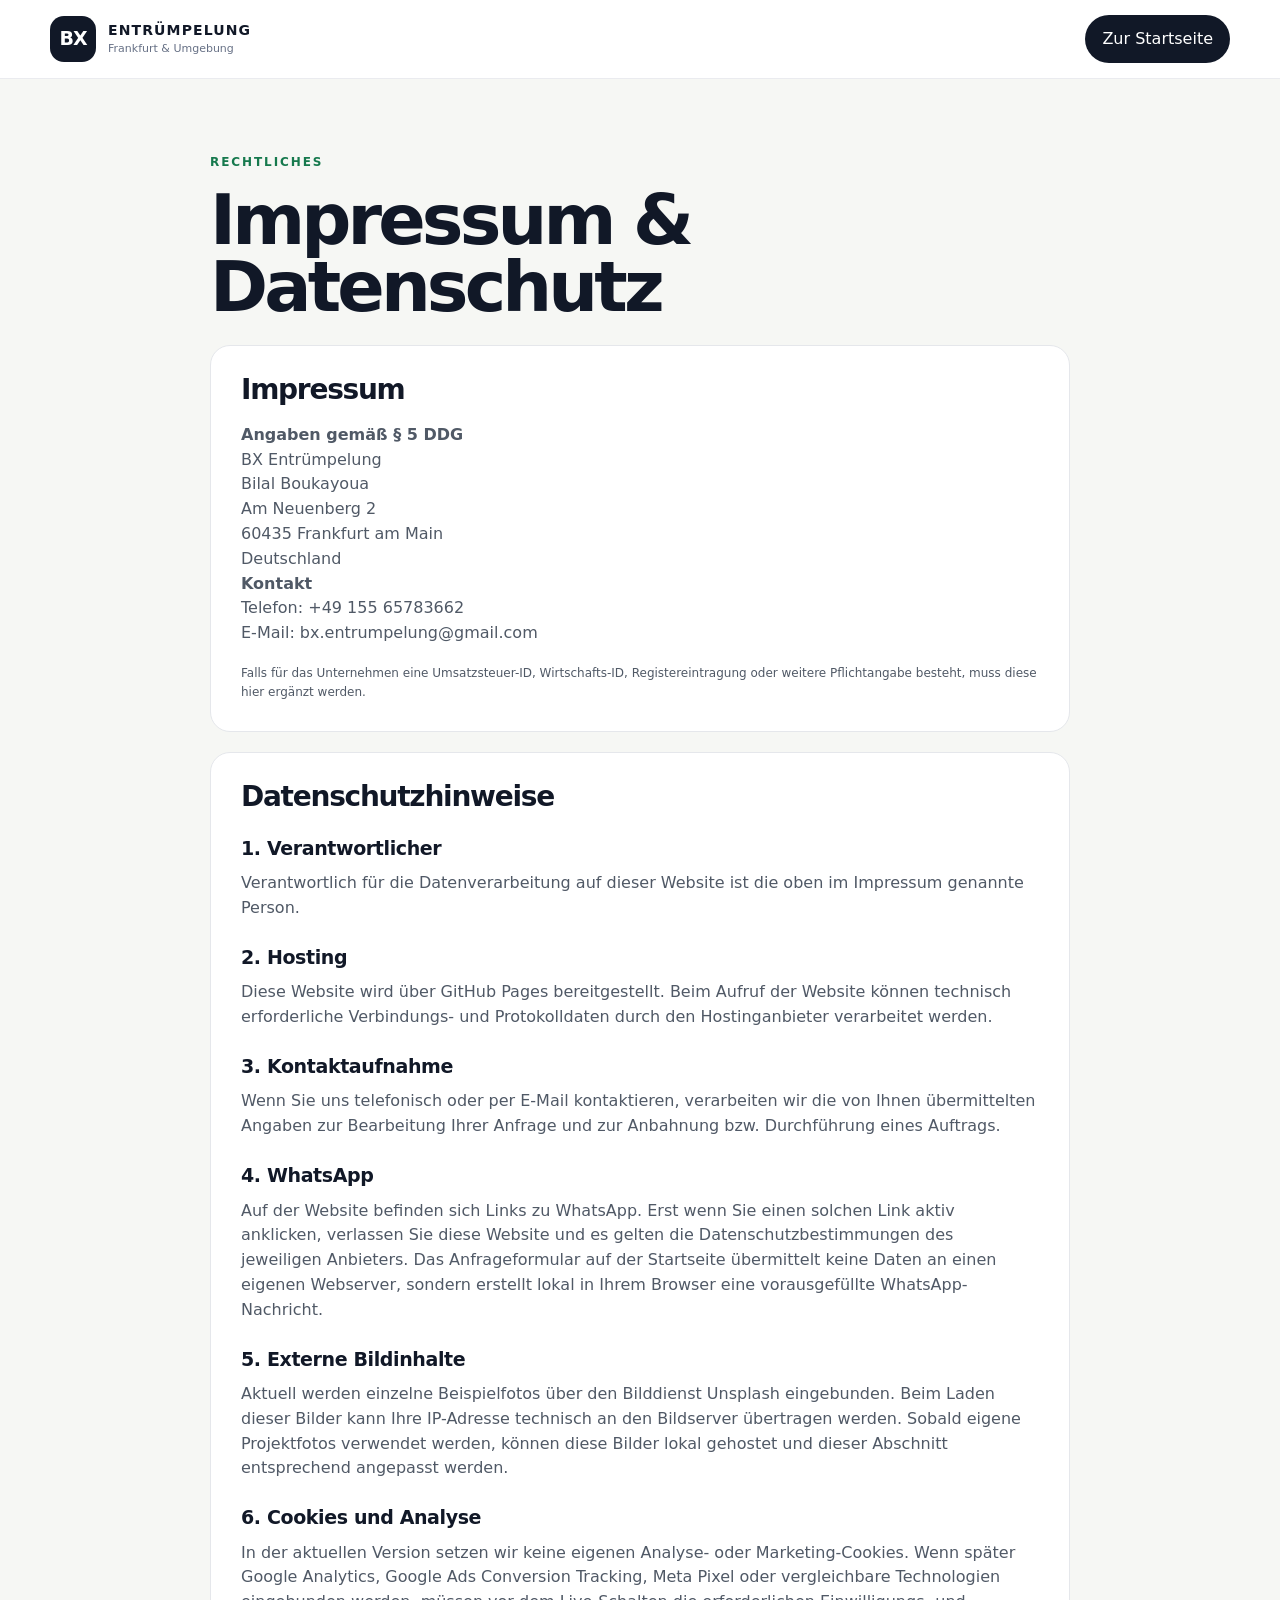
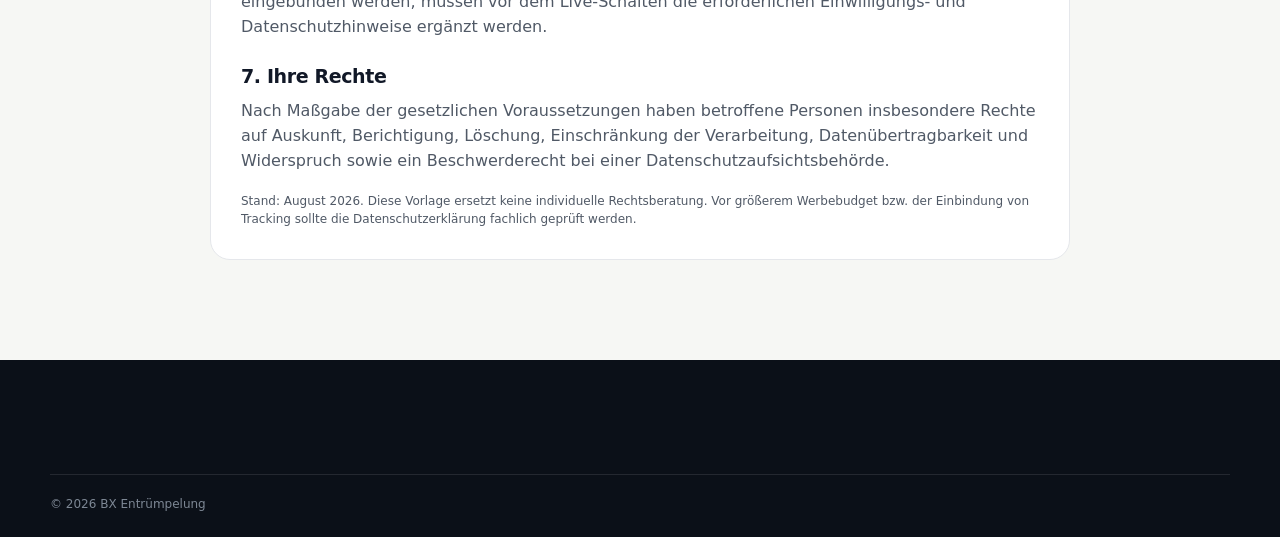
==== rechtliches.html @ dfd827a9 "Add files via upload" ====
<!DOCTYPE html>
<html lang="de">
<head>
  <meta charset="UTF-8">
  <meta name="viewport" content="width=device-width, initial-scale=1">
  <meta name="robots" content="index,follow">
  <title>Impressum & Datenschutz | BX Entrümpelung</title>
  <meta name="description" content="Impressum und Datenschutzhinweise von BX Entrümpelung Frankfurt.">
  <link rel="stylesheet" href="styles.css">
</head>
<body class="legal-page">
<header class="site-header"><div class="container nav-wrap"><a class="brand" href="index.html"><span class="brand-mark">BX</span><span class="brand-copy"><strong>Entrümpelung</strong><small>Frankfurt & Umgebung</small></span></a><a class="nav-cta" href="index.html">Zur Startseite</a></div></header>
<main class="legal-main"><div class="container legal-shell">
  <span class="eyebrow dark">Rechtliches</span><h1>Impressum & Datenschutz</h1>
  <section class="legal-card" id="impressum">
    <h2>Impressum</h2>
    <p><strong>Angaben gemäß § 5 DDG</strong></p>
    <p>BX Entrümpelung<br>Bilal Boukayoua<br>Am Neuenberg 2<br>60435 Frankfurt am Main<br>Deutschland</p>
    <p><strong>Kontakt</strong><br>Telefon: <a href="tel:+4915565783662">+49 155 65783662</a><br>E-Mail: <a href="mailto:bx.entrumpelung@gmail.com">bx.entrumpelung@gmail.com</a></p>
    <p class="legal-note">Falls für das Unternehmen eine Umsatzsteuer-ID, Wirtschafts-ID, Registereintragung oder weitere Pflichtangabe besteht, muss diese hier ergänzt werden.</p>
  </section>
  <section class="legal-card" id="datenschutz">
    <h2>Datenschutzhinweise</h2>
    <h3>1. Verantwortlicher</h3><p>Verantwortlich für die Datenverarbeitung auf dieser Website ist die oben im Impressum genannte Person.</p>
    <h3>2. Hosting</h3><p>Diese Website wird über GitHub Pages bereitgestellt. Beim Aufruf der Website können technisch erforderliche Verbindungs- und Protokolldaten durch den Hostinganbieter verarbeitet werden.</p>
    <h3>3. Kontaktaufnahme</h3><p>Wenn Sie uns telefonisch oder per E-Mail kontaktieren, verarbeiten wir die von Ihnen übermittelten Angaben zur Bearbeitung Ihrer Anfrage und zur Anbahnung bzw. Durchführung eines Auftrags.</p>
    <h3>4. WhatsApp</h3><p>Auf der Website befinden sich Links zu WhatsApp. Erst wenn Sie einen solchen Link aktiv anklicken, verlassen Sie diese Website und es gelten die Datenschutzbestimmungen des jeweiligen Anbieters. Das Anfrageformular auf der Startseite übermittelt keine Daten an einen eigenen Webserver, sondern erstellt lokal in Ihrem Browser eine vorausgefüllte WhatsApp-Nachricht.</p>
    <h3>5. Externe Bildinhalte</h3><p>Aktuell werden einzelne Beispielfotos über den Bilddienst Unsplash eingebunden. Beim Laden dieser Bilder kann Ihre IP-Adresse technisch an den Bildserver übertragen werden. Sobald eigene Projektfotos verwendet werden, können diese Bilder lokal gehostet und dieser Abschnitt entsprechend angepasst werden.</p>
    <h3>6. Cookies und Analyse</h3><p>In der aktuellen Version setzen wir keine eigenen Analyse- oder Marketing-Cookies. Wenn später Google Analytics, Google Ads Conversion Tracking, Meta Pixel oder vergleichbare Technologien eingebunden werden, müssen vor dem Live-Schalten die erforderlichen Einwilligungs- und Datenschutzhinweise ergänzt werden.</p>
    <h3>7. Ihre Rechte</h3><p>Nach Maßgabe der gesetzlichen Voraussetzungen haben betroffene Personen insbesondere Rechte auf Auskunft, Berichtigung, Löschung, Einschränkung der Verarbeitung, Datenübertragbarkeit und Widerspruch sowie ein Beschwerderecht bei einer Datenschutzaufsichtsbehörde.</p>
    <p class="legal-note">Stand: August 2026. Diese Vorlage ersetzt keine individuelle Rechtsberatung. Vor größerem Werbebudget bzw. der Einbindung von Tracking sollte die Datenschutzerklärung fachlich geprüft werden.</p>
  </section>
</div></main>
<footer class="footer"><div class="container footer-bottom">© <span id="year"></span> BX Entrümpelung</div></footer>
<script src="app.js" defer></script>
</body></html>
---- styles.css ----
:root{--ink:#111827;--muted:#667085;--line:#e5e7eb;--paper:#fff;--soft:#f6f7f4;--green:#16794d;--green-dark:#0f5d3a;--cream:#f2efe8;--max:1180px;--shadow:0 18px 50px rgba(17,24,39,.12);--radius:24px}
*{box-sizing:border-box;margin:0;padding:0}html{scroll-behavior:smooth;scroll-padding-top:90px}body{font-family:Inter,ui-sans-serif,system-ui,-apple-system,BlinkMacSystemFont,"Segoe UI",sans-serif;color:var(--ink);background:var(--paper);line-height:1.55;-webkit-font-smoothing:antialiased}img{display:block;width:100%;max-width:100%}a{text-decoration:none;color:inherit}button,input,select,textarea{font:inherit}.container{width:min(var(--max),calc(100% - 40px));margin-inline:auto}
.site-header{position:sticky;top:0;z-index:50;background:rgba(255,255,255,.94);backdrop-filter:blur(12px);border-bottom:1px solid rgba(229,231,235,.8)}.nav-wrap{height:78px;display:flex;align-items:center;justify-content:space-between;gap:24px}.brand{display:inline-flex;align-items:center;gap:12px}.brand-mark{width:46px;height:46px;border-radius:14px;background:var(--ink);color:#fff;display:grid;place-items:center;font-weight:900;letter-spacing:-.06em;font-size:19px}.brand-copy{display:flex;flex-direction:column;line-height:1.1}.brand-copy strong{text-transform:uppercase;letter-spacing:.08em;font-size:14px}.brand-copy small{margin-top:4px;color:var(--muted);font-size:11px}.main-nav{display:flex;align-items:center;gap:24px;font-size:14px;font-weight:650}.main-nav>a:not(.nav-cta):hover{color:var(--green)}.nav-cta{background:var(--ink);color:#fff;padding:12px 17px;border-radius:999px}.menu-toggle{display:none;border:0;background:transparent;font-size:26px;cursor:pointer}
.hero{position:relative;min-height:680px;display:flex;align-items:center;overflow:hidden;background:#111}.hero-media,.hero-overlay{position:absolute;inset:0}.hero-media img{height:100%;object-fit:cover;object-position:center}.hero-overlay{background:linear-gradient(90deg,rgba(10,15,20,.82) 0%,rgba(10,15,20,.58) 45%,rgba(10,15,20,.16) 78%,rgba(10,15,20,.2) 100%)}.hero-content{position:relative;z-index:2;padding-block:80px}.hero-card{max-width:690px;color:#fff}.eyebrow{display:inline-block;text-transform:uppercase;letter-spacing:.16em;font-size:12px;font-weight:800;margin-bottom:15px;color:#dfe9e3}.eyebrow.dark{color:var(--green)}h1{font-size:clamp(48px,7vw,86px);line-height:.96;letter-spacing:-.055em;margin-bottom:24px}h2{font-size:clamp(34px,4.5vw,58px);line-height:1.03;letter-spacing:-.045em;margin-bottom:18px}h3{font-size:19px;letter-spacing:-.02em}.hero-lead{font-size:clamp(18px,2vw,22px);max-width:650px;color:#eef2f4;margin-bottom:30px}.hero-actions{display:flex;gap:12px;flex-wrap:wrap}.btn{display:inline-flex;justify-content:center;align-items:center;min-height:50px;padding:13px 20px;border:0;border-radius:13px;font-weight:800;cursor:pointer;transition:.2s transform,.2s box-shadow}.btn:hover{transform:translateY(-2px)}.btn-whatsapp{background:#20b56b;color:#fff;box-shadow:0 12px 28px rgba(32,181,107,.26)}.btn-light{background:#fff;color:var(--ink)}.btn-full{width:100%}.trust-row{display:flex;gap:20px;flex-wrap:wrap;margin-top:28px;font-size:13px;color:#eef2f4}
.quick-strip{background:var(--ink);color:#fff}.quick-grid{display:grid;grid-template-columns:repeat(4,1fr)}.quick-grid>div{padding:24px 22px;border-right:1px solid rgba(255,255,255,.12);display:flex;flex-direction:column;gap:3px}.quick-grid>div:first-child{padding-left:0}.quick-grid>div:last-child{border-right:0}.quick-grid strong{font-size:14px}.quick-grid span{font-size:12px;color:#bcc2cc}
.section{padding:100px 0}.section-soft{background:var(--soft)}.section-dark{background:var(--ink);color:#fff}.section-head{max-width:760px;margin-bottom:42px}.section-head>p,.row-head>p{color:var(--muted);font-size:17px}.row-head{max-width:none;display:grid;grid-template-columns:1.1fr .9fr;gap:60px;align-items:end}
.service-grid{display:grid;grid-template-columns:repeat(3,1fr);gap:16px}.service-card{border:1px solid var(--line);border-radius:20px;padding:28px;background:#fff;min-height:220px;transition:.2s transform,.2s box-shadow,.2s border-color}.service-card:hover{transform:translateY(-4px);box-shadow:var(--shadow);border-color:#d2d6db}.service-icon{width:44px;height:44px;border-radius:13px;background:var(--cream);display:grid;place-items:center;margin-bottom:24px;font-weight:900}.service-card p{margin-top:10px;color:var(--muted)}
.split{display:grid;grid-template-columns:1fr .9fr;gap:70px;align-items:center}.steps{margin-top:34px}.step{display:grid;grid-template-columns:54px 1fr;gap:18px;padding:20px 0;border-top:1px solid #dfe2e5}.step>span{font-weight:900;color:var(--green);font-size:14px}.step p{color:var(--muted);margin-top:4px}.image-card{position:relative;border-radius:28px;overflow:hidden;box-shadow:var(--shadow);background:#ddd}.image-card.tall{min-height:600px}.image-card.tall img{height:600px;object-fit:cover}.image-badge{position:absolute;left:20px;right:20px;bottom:20px;background:rgba(255,255,255,.93);backdrop-filter:blur(8px);padding:18px;border-radius:16px;display:flex;flex-direction:column}.image-badge span{font-size:13px;color:var(--muted);margin-top:2px}
.gallery-grid{display:grid;grid-template-columns:1.25fr .75fr;grid-template-rows:260px 260px;gap:16px}.gallery-grid figure{position:relative;border-radius:24px;overflow:hidden;background:#ddd}.gallery-grid img{height:100%;object-fit:cover}.gallery-main{grid-row:1/3}.gallery-grid figcaption{position:absolute;left:16px;bottom:16px;background:rgba(17,24,39,.82);color:#fff;padding:9px 12px;border-radius:10px;font-size:13px}.gallery-placeholder{border:1px dashed #bec4cc;border-radius:24px;padding:30px;display:flex;flex-direction:column;justify-content:center;align-items:flex-start;background:#fafafa}.gallery-placeholder>span{font-size:40px;line-height:1;color:var(--green)}.gallery-placeholder small{margin-top:6px;color:var(--muted)}.photo-note{font-size:12px;color:#7b8491;margin-top:14px}
.area-layout{display:grid;grid-template-columns:1fr 1fr;gap:80px;align-items:center}.section-dark p{color:#c5cad2;max-width:600px}.area-tags{display:flex;gap:10px;flex-wrap:wrap}.area-tags span{border:1px solid rgba(255,255,255,.18);background:rgba(255,255,255,.06);padding:12px 15px;border-radius:999px;font-size:14px}.faq-layout{display:grid;grid-template-columns:.65fr 1.35fr;gap:80px}.faq-list details{border-top:1px solid var(--line);padding:22px 0}.faq-list details:last-child{border-bottom:1px solid var(--line)}.faq-list summary{font-weight:800;cursor:pointer;list-style:none;padding-right:30px;position:relative}.faq-list summary::-webkit-details-marker{display:none}.faq-list summary:after{content:"+";position:absolute;right:0;top:-4px;font-size:24px;color:var(--green)}.faq-list details[open] summary:after{content:"–"}.faq-list p{color:var(--muted);padding-top:10px;max-width:780px}
.contact-section{background:var(--cream)}.contact-grid{display:grid;grid-template-columns:.85fr 1.15fr;gap:70px}.contact-copy>p{color:var(--muted);font-size:17px;max-width:520px}.contact-direct{display:flex;flex-direction:column;margin-top:28px}.contact-direct a{padding:14px 0;border-top:1px solid #d8d3c9;display:flex;justify-content:space-between;gap:20px}.contact-direct a:last-child{border-bottom:1px solid #d8d3c9}.contact-direct span{color:var(--muted)}.lead-form{background:#fff;padding:30px;border-radius:24px;box-shadow:0 12px 36px rgba(17,24,39,.08)}.lead-form label{display:flex;flex-direction:column;gap:7px;font-size:13px;font-weight:750;margin-bottom:15px}.form-row{display:grid;grid-template-columns:1fr 1fr;gap:14px}input,select,textarea{width:100%;border:1px solid #d7dbe0;border-radius:12px;background:#fff;padding:13px 14px;outline:none;color:var(--ink)}textarea{resize:vertical}input:focus,select:focus,textarea:focus{border-color:var(--green);box-shadow:0 0 0 3px rgba(22,121,77,.12)}.form-hint{font-size:11px;color:var(--muted);margin-top:10px}
.footer{background:#0b1018;color:#fff;padding:64px 0 24px}.footer-grid{display:grid;grid-template-columns:1.3fr .8fr .6fr;gap:60px}.footer-grid>div{display:flex;flex-direction:column;align-items:flex-start;gap:10px}.footer-grid p,.footer-grid a{color:#b9c0ca;font-size:13px}.footer-grid>div>strong{font-size:13px}.footer-brand{margin-bottom:10px}.footer-brand .brand-copy strong{color:#fff}.footer-bottom{border-top:1px solid rgba(255,255,255,.1);margin-top:50px;padding-top:20px;color:#7d8794;font-size:12px}.mobile-cta{display:none}
.legal-page{background:var(--soft);min-height:100vh}.legal-main{padding:70px 0 100px}.legal-shell{max-width:860px}.legal-shell h1{font-size:clamp(42px,6vw,70px);color:var(--ink)}.legal-card{background:#fff;border:1px solid var(--line);border-radius:20px;padding:30px;margin-top:20px}.legal-card h2{font-size:28px}.legal-card h3{margin:22px 0 8px}.legal-card p,.legal-card li{color:#505966}.legal-card ul{padding-left:20px}.legal-note{font-size:12px;color:#707987;margin-top:18px}
@media(max-width:900px){.container{width:min(var(--max),calc(100% - 30px))}.menu-toggle{display:block}.main-nav{position:absolute;left:15px;right:15px;top:68px;display:none;flex-direction:column;align-items:stretch;gap:0;background:#fff;border:1px solid var(--line);box-shadow:var(--shadow);border-radius:18px;padding:10px}.main-nav.open{display:flex}.main-nav a{padding:13px 14px}.nav-cta{text-align:center;margin-top:4px}.hero{min-height:640px}.hero-overlay{background:linear-gradient(90deg,rgba(10,15,20,.82),rgba(10,15,20,.46))}.quick-grid{grid-template-columns:1fr 1fr}.quick-grid>div{border-bottom:1px solid rgba(255,255,255,.1)}.service-grid{grid-template-columns:1fr 1fr}.split,.area-layout,.faq-layout,.contact-grid,.row-head{grid-template-columns:1fr;gap:42px}.gallery-grid{grid-template-columns:1fr 1fr;grid-template-rows:330px 220px}.gallery-main{grid-column:1/3;grid-row:auto}.footer-grid{grid-template-columns:1fr 1fr}}
@media(max-width:620px){body{padding-bottom:64px}.nav-wrap{height:68px}.brand-mark{width:42px;height:42px}.brand-copy small{font-size:10px}.hero{min-height:650px;align-items:flex-end}.hero-content{padding:85px 0 52px}.hero-media img{object-position:62% center}.hero-overlay{background:linear-gradient(0deg,rgba(10,15,20,.88) 5%,rgba(10,15,20,.62) 62%,rgba(10,15,20,.32) 100%)}h1{font-size:52px}.hero-lead{font-size:17px}.hero-actions{display:grid;grid-template-columns:1fr 1fr}.btn{padding-inline:12px}.trust-row{gap:8px;flex-direction:column}.quick-grid{grid-template-columns:1fr}.quick-grid>div{padding:17px 0;border-right:0}.section{padding:70px 0}.service-grid{grid-template-columns:1fr}.service-card{min-height:auto}.image-card.tall,.image-card.tall img{min-height:420px;height:420px}.gallery-grid{display:flex;flex-direction:column}.gallery-grid figure{height:300px}.gallery-placeholder{min-height:200px}.form-row{grid-template-columns:1fr}.lead-form{padding:20px}.contact-direct a{flex-direction:column;gap:2px}.footer{padding-top:50px}.footer-grid{grid-template-columns:1fr;gap:35px}.mobile-cta{position:fixed;z-index:80;left:0;right:0;bottom:0;height:64px;background:#fff;border-top:1px solid var(--line);display:grid;grid-template-columns:1fr 1fr;padding:7px max(9px,env(safe-area-inset-right)) calc(7px + env(safe-area-inset-bottom)) max(9px,env(safe-area-inset-left));gap:8px}.mobile-cta a{display:grid;place-items:center;border-radius:10px;background:var(--ink);color:#fff;font-weight:800;font-size:14px}.mobile-cta .whatsapp{background:#20b56b}}
@media(prefers-reduced-motion:reduce){html{scroll-behavior:auto}*{transition:none!important}}
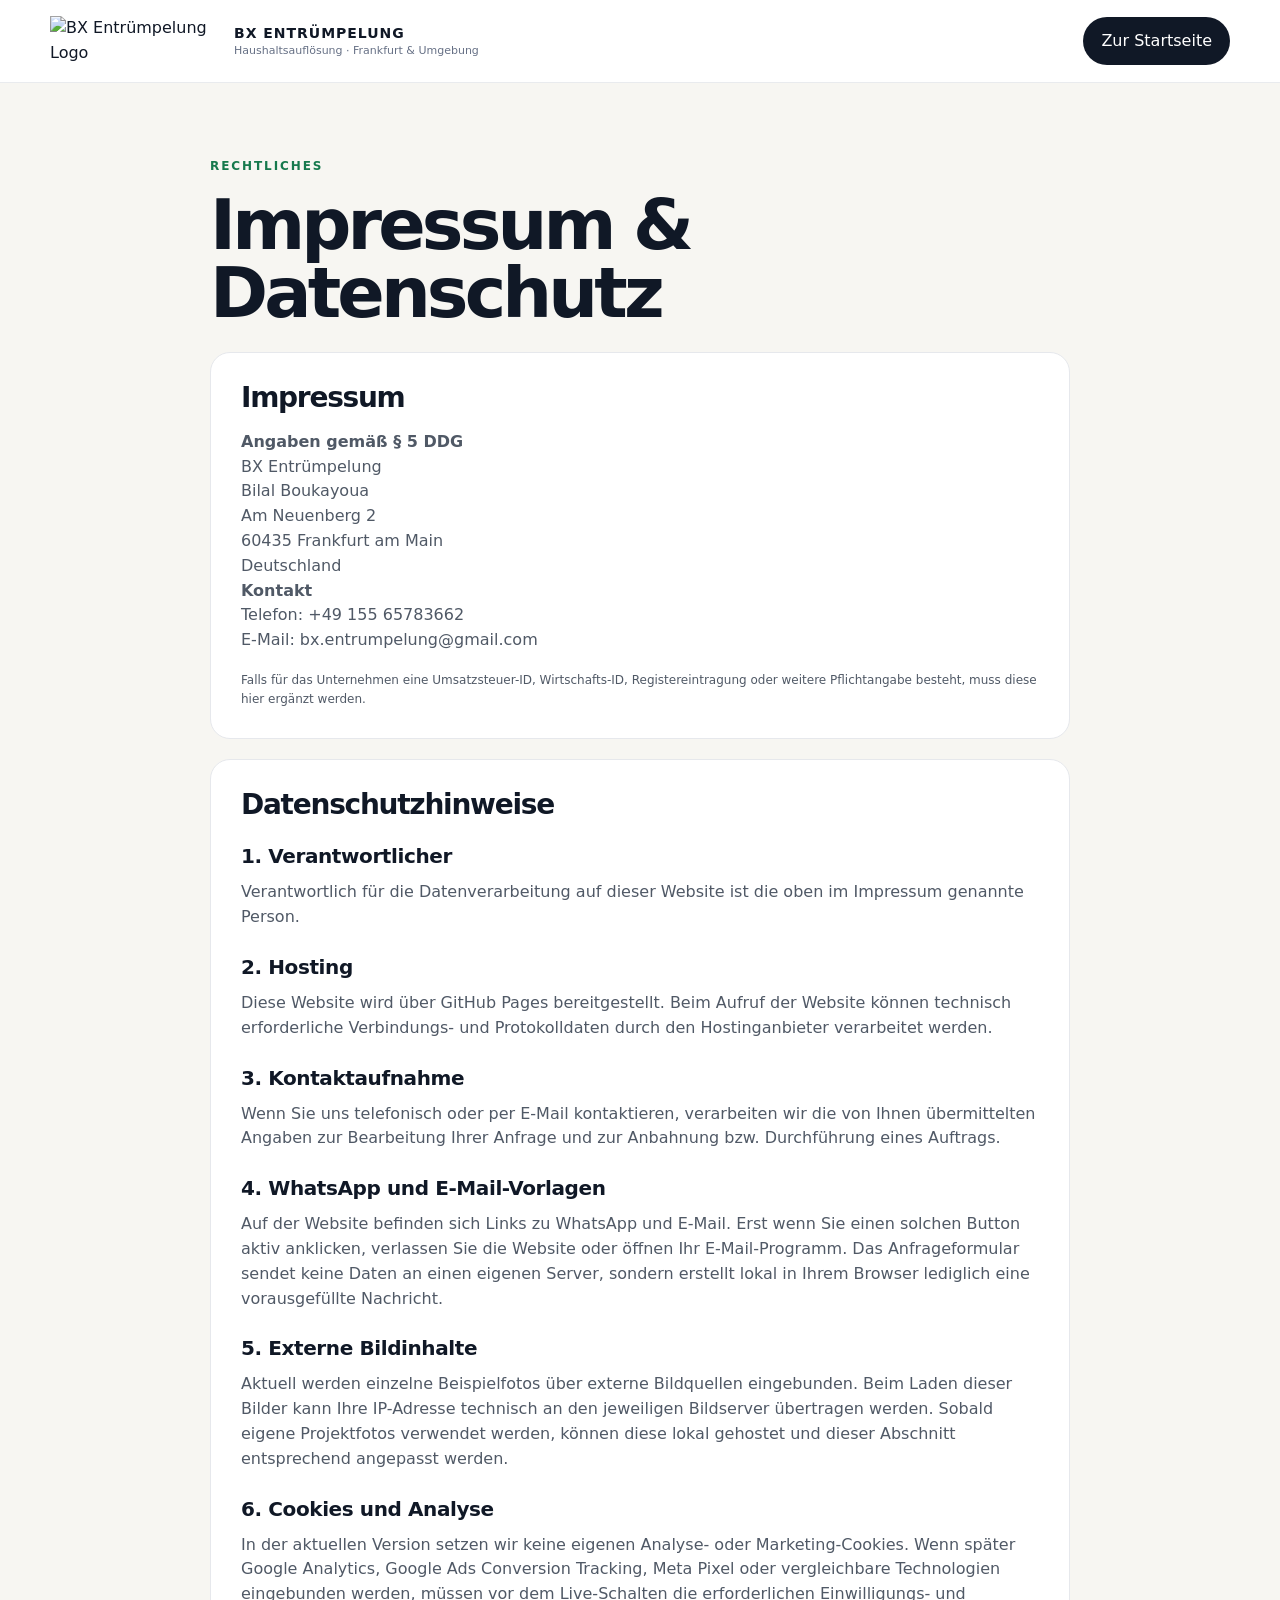
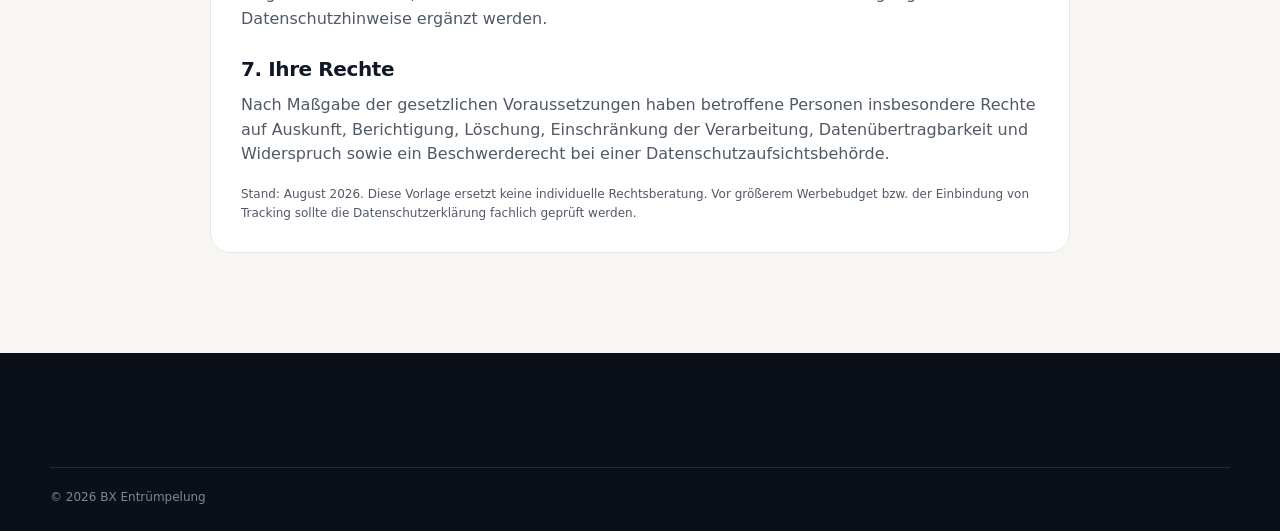
==== commit 59321a73: "Add files via upload" ====
--- a/rechtliches.html
+++ b/rechtliches.html
@@ -6,31 +6,51 @@
   <meta name="robots" content="index,follow">
   <title>Impressum & Datenschutz | BX Entrümpelung</title>
   <meta name="description" content="Impressum und Datenschutzhinweise von BX Entrümpelung Frankfurt.">
+  <link rel="canonical" href="https://bazookabxbilal.github.io/bx-entruempelung-website/rechtliches.html">
   <link rel="stylesheet" href="styles.css">
 </head>
 <body class="legal-page">
-<header class="site-header"><div class="container nav-wrap"><a class="brand" href="index.html"><span class="brand-mark">BX</span><span class="brand-copy"><strong>Entrümpelung</strong><small>Frankfurt & Umgebung</small></span></a><a class="nav-cta" href="index.html">Zur Startseite</a></div></header>
-<main class="legal-main"><div class="container legal-shell">
-  <span class="eyebrow dark">Rechtliches</span><h1>Impressum & Datenschutz</h1>
-  <section class="legal-card" id="impressum">
-    <h2>Impressum</h2>
-    <p><strong>Angaben gemäß § 5 DDG</strong></p>
-    <p>BX Entrümpelung<br>Bilal Boukayoua<br>Am Neuenberg 2<br>60435 Frankfurt am Main<br>Deutschland</p>
-    <p><strong>Kontakt</strong><br>Telefon: <a href="tel:+4915565783662">+49 155 65783662</a><br>E-Mail: <a href="mailto:bx.entrumpelung@gmail.com">bx.entrumpelung@gmail.com</a></p>
-    <p class="legal-note">Falls für das Unternehmen eine Umsatzsteuer-ID, Wirtschafts-ID, Registereintragung oder weitere Pflichtangabe besteht, muss diese hier ergänzt werden.</p>
-  </section>
-  <section class="legal-card" id="datenschutz">
-    <h2>Datenschutzhinweise</h2>
-    <h3>1. Verantwortlicher</h3><p>Verantwortlich für die Datenverarbeitung auf dieser Website ist die oben im Impressum genannte Person.</p>
-    <h3>2. Hosting</h3><p>Diese Website wird über GitHub Pages bereitgestellt. Beim Aufruf der Website können technisch erforderliche Verbindungs- und Protokolldaten durch den Hostinganbieter verarbeitet werden.</p>
-    <h3>3. Kontaktaufnahme</h3><p>Wenn Sie uns telefonisch oder per E-Mail kontaktieren, verarbeiten wir die von Ihnen übermittelten Angaben zur Bearbeitung Ihrer Anfrage und zur Anbahnung bzw. Durchführung eines Auftrags.</p>
-    <h3>4. WhatsApp</h3><p>Auf der Website befinden sich Links zu WhatsApp. Erst wenn Sie einen solchen Link aktiv anklicken, verlassen Sie diese Website und es gelten die Datenschutzbestimmungen des jeweiligen Anbieters. Das Anfrageformular auf der Startseite übermittelt keine Daten an einen eigenen Webserver, sondern erstellt lokal in Ihrem Browser eine vorausgefüllte WhatsApp-Nachricht.</p>
-    <h3>5. Externe Bildinhalte</h3><p>Aktuell werden einzelne Beispielfotos über den Bilddienst Unsplash eingebunden. Beim Laden dieser Bilder kann Ihre IP-Adresse technisch an den Bildserver übertragen werden. Sobald eigene Projektfotos verwendet werden, können diese Bilder lokal gehostet und dieser Abschnitt entsprechend angepasst werden.</p>
-    <h3>6. Cookies und Analyse</h3><p>In der aktuellen Version setzen wir keine eigenen Analyse- oder Marketing-Cookies. Wenn später Google Analytics, Google Ads Conversion Tracking, Meta Pixel oder vergleichbare Technologien eingebunden werden, müssen vor dem Live-Schalten die erforderlichen Einwilligungs- und Datenschutzhinweise ergänzt werden.</p>
-    <h3>7. Ihre Rechte</h3><p>Nach Maßgabe der gesetzlichen Voraussetzungen haben betroffene Personen insbesondere Rechte auf Auskunft, Berichtigung, Löschung, Einschränkung der Verarbeitung, Datenübertragbarkeit und Widerspruch sowie ein Beschwerderecht bei einer Datenschutzaufsichtsbehörde.</p>
-    <p class="legal-note">Stand: August 2026. Diese Vorlage ersetzt keine individuelle Rechtsberatung. Vor größerem Werbebudget bzw. der Einbindung von Tracking sollte die Datenschutzerklärung fachlich geprüft werden.</p>
-  </section>
-</div></main>
+<header class="site-header">
+  <div class="container nav-wrap">
+    <a class="brand" href="index.html">
+      <img class="brand-logo" src="assets/images/logo-bx-entruempelung.webp" alt="BX Entrümpelung Logo">
+      <span class="brand-copy"><strong>BX Entrümpelung</strong><small>Haushaltsauflösung · Frankfurt & Umgebung</small></span>
+    </a>
+    <a class="nav-cta" href="index.html">Zur Startseite</a>
+  </div>
+</header>
+<main class="legal-main">
+  <div class="container legal-shell">
+    <span class="eyebrow dark">Rechtliches</span>
+    <h1>Impressum & Datenschutz</h1>
+    <section class="legal-card" id="impressum">
+      <h2>Impressum</h2>
+      <p><strong>Angaben gemäß § 5 DDG</strong></p>
+      <p>BX Entrümpelung<br>Bilal Boukayoua<br>Am Neuenberg 2<br>60435 Frankfurt am Main<br>Deutschland</p>
+      <p><strong>Kontakt</strong><br>Telefon: <a href="tel:+4915565783662">+49 155 65783662</a><br>E-Mail: <a href="mailto:bx.entrumpelung@gmail.com">bx.entrumpelung@gmail.com</a></p>
+      <p class="legal-note">Falls für das Unternehmen eine Umsatzsteuer-ID, Wirtschafts-ID, Registereintragung oder weitere Pflichtangabe besteht, muss diese hier ergänzt werden.</p>
+    </section>
+    <section class="legal-card" id="datenschutz">
+      <h2>Datenschutzhinweise</h2>
+      <h3>1. Verantwortlicher</h3>
+      <p>Verantwortlich für die Datenverarbeitung auf dieser Website ist die oben im Impressum genannte Person.</p>
+      <h3>2. Hosting</h3>
+      <p>Diese Website wird über GitHub Pages bereitgestellt. Beim Aufruf der Website können technisch erforderliche Verbindungs- und Protokolldaten durch den Hostinganbieter verarbeitet werden.</p>
+      <h3>3. Kontaktaufnahme</h3>
+      <p>Wenn Sie uns telefonisch oder per E-Mail kontaktieren, verarbeiten wir die von Ihnen übermittelten Angaben zur Bearbeitung Ihrer Anfrage und zur Anbahnung bzw. Durchführung eines Auftrags.</p>
+      <h3>4. WhatsApp und E-Mail-Vorlagen</h3>
+      <p>Auf der Website befinden sich Links zu WhatsApp und E-Mail. Erst wenn Sie einen solchen Button aktiv anklicken, verlassen Sie die Website oder öffnen Ihr E-Mail-Programm. Das Anfrageformular sendet keine Daten an einen eigenen Server, sondern erstellt lokal in Ihrem Browser lediglich eine vorausgefüllte Nachricht.</p>
+      <h3>5. Externe Bildinhalte</h3>
+      <p>Aktuell werden einzelne Beispielfotos über externe Bildquellen eingebunden. Beim Laden dieser Bilder kann Ihre IP-Adresse technisch an den jeweiligen Bildserver übertragen werden. Sobald eigene Projektfotos verwendet werden, können diese lokal gehostet und dieser Abschnitt entsprechend angepasst werden.</p>
+      <h3>6. Cookies und Analyse</h3>
+      <p>In der aktuellen Version setzen wir keine eigenen Analyse- oder Marketing-Cookies. Wenn später Google Analytics, Google Ads Conversion Tracking, Meta Pixel oder vergleichbare Technologien eingebunden werden, müssen vor dem Live-Schalten die erforderlichen Einwilligungs- und Datenschutzhinweise ergänzt werden.</p>
+      <h3>7. Ihre Rechte</h3>
+      <p>Nach Maßgabe der gesetzlichen Voraussetzungen haben betroffene Personen insbesondere Rechte auf Auskunft, Berichtigung, Löschung, Einschränkung der Verarbeitung, Datenübertragbarkeit und Widerspruch sowie ein Beschwerderecht bei einer Datenschutzaufsichtsbehörde.</p>
+      <p class="legal-note">Stand: August 2026. Diese Vorlage ersetzt keine individuelle Rechtsberatung. Vor größerem Werbebudget bzw. der Einbindung von Tracking sollte die Datenschutzerklärung fachlich geprüft werden.</p>
+    </section>
+  </div>
+</main>
 <footer class="footer"><div class="container footer-bottom">© <span id="year"></span> BX Entrümpelung</div></footer>
 <script src="app.js" defer></script>
-</body></html>+</body>
+</html>
--- a/styles.css
+++ b/styles.css
@@ -1,16 +1,17 @@
-:root{--ink:#111827;--muted:#667085;--line:#e5e7eb;--paper:#fff;--soft:#f6f7f4;--green:#16794d;--green-dark:#0f5d3a;--cream:#f2efe8;--max:1180px;--shadow:0 18px 50px rgba(17,24,39,.12);--radius:24px}
+:root{--ink:#101826;--muted:#667085;--line:#e6e8ec;--paper:#fff;--soft:#f7f6f2;--accent:#b89252;--accent-soft:#efe6d5;--green:#16794d;--green-dark:#0f5d3a;--max:1180px;--shadow:0 18px 50px rgba(16,24,38,.10);--radius:24px}
 *{box-sizing:border-box;margin:0;padding:0}html{scroll-behavior:smooth;scroll-padding-top:90px}body{font-family:Inter,ui-sans-serif,system-ui,-apple-system,BlinkMacSystemFont,"Segoe UI",sans-serif;color:var(--ink);background:var(--paper);line-height:1.55;-webkit-font-smoothing:antialiased}img{display:block;width:100%;max-width:100%}a{text-decoration:none;color:inherit}button,input,select,textarea{font:inherit}.container{width:min(var(--max),calc(100% - 40px));margin-inline:auto}
-.site-header{position:sticky;top:0;z-index:50;background:rgba(255,255,255,.94);backdrop-filter:blur(12px);border-bottom:1px solid rgba(229,231,235,.8)}.nav-wrap{height:78px;display:flex;align-items:center;justify-content:space-between;gap:24px}.brand{display:inline-flex;align-items:center;gap:12px}.brand-mark{width:46px;height:46px;border-radius:14px;background:var(--ink);color:#fff;display:grid;place-items:center;font-weight:900;letter-spacing:-.06em;font-size:19px}.brand-copy{display:flex;flex-direction:column;line-height:1.1}.brand-copy strong{text-transform:uppercase;letter-spacing:.08em;font-size:14px}.brand-copy small{margin-top:4px;color:var(--muted);font-size:11px}.main-nav{display:flex;align-items:center;gap:24px;font-size:14px;font-weight:650}.main-nav>a:not(.nav-cta):hover{color:var(--green)}.nav-cta{background:var(--ink);color:#fff;padding:12px 17px;border-radius:999px}.menu-toggle{display:none;border:0;background:transparent;font-size:26px;cursor:pointer}
-.hero{position:relative;min-height:680px;display:flex;align-items:center;overflow:hidden;background:#111}.hero-media,.hero-overlay{position:absolute;inset:0}.hero-media img{height:100%;object-fit:cover;object-position:center}.hero-overlay{background:linear-gradient(90deg,rgba(10,15,20,.82) 0%,rgba(10,15,20,.58) 45%,rgba(10,15,20,.16) 78%,rgba(10,15,20,.2) 100%)}.hero-content{position:relative;z-index:2;padding-block:80px}.hero-card{max-width:690px;color:#fff}.eyebrow{display:inline-block;text-transform:uppercase;letter-spacing:.16em;font-size:12px;font-weight:800;margin-bottom:15px;color:#dfe9e3}.eyebrow.dark{color:var(--green)}h1{font-size:clamp(48px,7vw,86px);line-height:.96;letter-spacing:-.055em;margin-bottom:24px}h2{font-size:clamp(34px,4.5vw,58px);line-height:1.03;letter-spacing:-.045em;margin-bottom:18px}h3{font-size:19px;letter-spacing:-.02em}.hero-lead{font-size:clamp(18px,2vw,22px);max-width:650px;color:#eef2f4;margin-bottom:30px}.hero-actions{display:flex;gap:12px;flex-wrap:wrap}.btn{display:inline-flex;justify-content:center;align-items:center;min-height:50px;padding:13px 20px;border:0;border-radius:13px;font-weight:800;cursor:pointer;transition:.2s transform,.2s box-shadow}.btn:hover{transform:translateY(-2px)}.btn-whatsapp{background:#20b56b;color:#fff;box-shadow:0 12px 28px rgba(32,181,107,.26)}.btn-light{background:#fff;color:var(--ink)}.btn-full{width:100%}.trust-row{display:flex;gap:20px;flex-wrap:wrap;margin-top:28px;font-size:13px;color:#eef2f4}
-.quick-strip{background:var(--ink);color:#fff}.quick-grid{display:grid;grid-template-columns:repeat(4,1fr)}.quick-grid>div{padding:24px 22px;border-right:1px solid rgba(255,255,255,.12);display:flex;flex-direction:column;gap:3px}.quick-grid>div:first-child{padding-left:0}.quick-grid>div:last-child{border-right:0}.quick-grid strong{font-size:14px}.quick-grid span{font-size:12px;color:#bcc2cc}
-.section{padding:100px 0}.section-soft{background:var(--soft)}.section-dark{background:var(--ink);color:#fff}.section-head{max-width:760px;margin-bottom:42px}.section-head>p,.row-head>p{color:var(--muted);font-size:17px}.row-head{max-width:none;display:grid;grid-template-columns:1.1fr .9fr;gap:60px;align-items:end}
-.service-grid{display:grid;grid-template-columns:repeat(3,1fr);gap:16px}.service-card{border:1px solid var(--line);border-radius:20px;padding:28px;background:#fff;min-height:220px;transition:.2s transform,.2s box-shadow,.2s border-color}.service-card:hover{transform:translateY(-4px);box-shadow:var(--shadow);border-color:#d2d6db}.service-icon{width:44px;height:44px;border-radius:13px;background:var(--cream);display:grid;place-items:center;margin-bottom:24px;font-weight:900}.service-card p{margin-top:10px;color:var(--muted)}
-.split{display:grid;grid-template-columns:1fr .9fr;gap:70px;align-items:center}.steps{margin-top:34px}.step{display:grid;grid-template-columns:54px 1fr;gap:18px;padding:20px 0;border-top:1px solid #dfe2e5}.step>span{font-weight:900;color:var(--green);font-size:14px}.step p{color:var(--muted);margin-top:4px}.image-card{position:relative;border-radius:28px;overflow:hidden;box-shadow:var(--shadow);background:#ddd}.image-card.tall{min-height:600px}.image-card.tall img{height:600px;object-fit:cover}.image-badge{position:absolute;left:20px;right:20px;bottom:20px;background:rgba(255,255,255,.93);backdrop-filter:blur(8px);padding:18px;border-radius:16px;display:flex;flex-direction:column}.image-badge span{font-size:13px;color:var(--muted);margin-top:2px}
-.gallery-grid{display:grid;grid-template-columns:1.25fr .75fr;grid-template-rows:260px 260px;gap:16px}.gallery-grid figure{position:relative;border-radius:24px;overflow:hidden;background:#ddd}.gallery-grid img{height:100%;object-fit:cover}.gallery-main{grid-row:1/3}.gallery-grid figcaption{position:absolute;left:16px;bottom:16px;background:rgba(17,24,39,.82);color:#fff;padding:9px 12px;border-radius:10px;font-size:13px}.gallery-placeholder{border:1px dashed #bec4cc;border-radius:24px;padding:30px;display:flex;flex-direction:column;justify-content:center;align-items:flex-start;background:#fafafa}.gallery-placeholder>span{font-size:40px;line-height:1;color:var(--green)}.gallery-placeholder small{margin-top:6px;color:var(--muted)}.photo-note{font-size:12px;color:#7b8491;margin-top:14px}
-.area-layout{display:grid;grid-template-columns:1fr 1fr;gap:80px;align-items:center}.section-dark p{color:#c5cad2;max-width:600px}.area-tags{display:flex;gap:10px;flex-wrap:wrap}.area-tags span{border:1px solid rgba(255,255,255,.18);background:rgba(255,255,255,.06);padding:12px 15px;border-radius:999px;font-size:14px}.faq-layout{display:grid;grid-template-columns:.65fr 1.35fr;gap:80px}.faq-list details{border-top:1px solid var(--line);padding:22px 0}.faq-list details:last-child{border-bottom:1px solid var(--line)}.faq-list summary{font-weight:800;cursor:pointer;list-style:none;padding-right:30px;position:relative}.faq-list summary::-webkit-details-marker{display:none}.faq-list summary:after{content:"+";position:absolute;right:0;top:-4px;font-size:24px;color:var(--green)}.faq-list details[open] summary:after{content:"–"}.faq-list p{color:var(--muted);padding-top:10px;max-width:780px}
-.contact-section{background:var(--cream)}.contact-grid{display:grid;grid-template-columns:.85fr 1.15fr;gap:70px}.contact-copy>p{color:var(--muted);font-size:17px;max-width:520px}.contact-direct{display:flex;flex-direction:column;margin-top:28px}.contact-direct a{padding:14px 0;border-top:1px solid #d8d3c9;display:flex;justify-content:space-between;gap:20px}.contact-direct a:last-child{border-bottom:1px solid #d8d3c9}.contact-direct span{color:var(--muted)}.lead-form{background:#fff;padding:30px;border-radius:24px;box-shadow:0 12px 36px rgba(17,24,39,.08)}.lead-form label{display:flex;flex-direction:column;gap:7px;font-size:13px;font-weight:750;margin-bottom:15px}.form-row{display:grid;grid-template-columns:1fr 1fr;gap:14px}input,select,textarea{width:100%;border:1px solid #d7dbe0;border-radius:12px;background:#fff;padding:13px 14px;outline:none;color:var(--ink)}textarea{resize:vertical}input:focus,select:focus,textarea:focus{border-color:var(--green);box-shadow:0 0 0 3px rgba(22,121,77,.12)}.form-hint{font-size:11px;color:var(--muted);margin-top:10px}
-.footer{background:#0b1018;color:#fff;padding:64px 0 24px}.footer-grid{display:grid;grid-template-columns:1.3fr .8fr .6fr;gap:60px}.footer-grid>div{display:flex;flex-direction:column;align-items:flex-start;gap:10px}.footer-grid p,.footer-grid a{color:#b9c0ca;font-size:13px}.footer-grid>div>strong{font-size:13px}.footer-brand{margin-bottom:10px}.footer-brand .brand-copy strong{color:#fff}.footer-bottom{border-top:1px solid rgba(255,255,255,.1);margin-top:50px;padding-top:20px;color:#7d8794;font-size:12px}.mobile-cta{display:none}
+.site-header{position:sticky;top:0;z-index:50;background:rgba(255,255,255,.94);backdrop-filter:blur(12px);border-bottom:1px solid rgba(230,232,236,.86)}.nav-wrap{height:82px;display:flex;align-items:center;justify-content:space-between;gap:24px}.brand{display:inline-flex;align-items:center;gap:14px;min-width:0}.brand-logo{width:170px;max-width:42vw;height:auto;object-fit:contain;flex:0 0 auto}.brand-copy{display:flex;flex-direction:column;line-height:1.15}.brand-copy strong{text-transform:uppercase;letter-spacing:.07em;font-size:14px}.brand-copy small{margin-top:4px;color:var(--muted);font-size:11px}.main-nav{display:flex;align-items:center;gap:24px;font-size:14px;font-weight:650}.main-nav>a:not(.nav-cta):hover{color:var(--green)}.nav-cta{background:var(--ink);color:#fff;padding:12px 18px;border-radius:999px}.menu-toggle{display:none;border:0;background:transparent;font-size:26px;cursor:pointer}
+.hero{position:relative;min-height:690px;display:flex;align-items:center;overflow:hidden;background:#111}.hero-media,.hero-overlay{position:absolute;inset:0}.hero-media img{height:100%;object-fit:cover;object-position:center}.hero-overlay{background:linear-gradient(90deg,rgba(9,14,22,.86) 0%,rgba(9,14,22,.64) 45%,rgba(9,14,22,.18) 78%,rgba(9,14,22,.16) 100%)}.hero-content{position:relative;z-index:2;padding-block:80px}.hero-card{max-width:740px;color:#fff}.eyebrow{display:inline-block;text-transform:uppercase;letter-spacing:.16em;font-size:12px;font-weight:800;margin-bottom:15px;color:#e7ebe5}.eyebrow.dark{color:var(--green)}h1{font-size:clamp(46px,7vw,80px);line-height:.98;letter-spacing:-.055em;margin-bottom:24px}h2{font-size:clamp(34px,4.5vw,56px);line-height:1.04;letter-spacing:-.045em;margin-bottom:18px}h3{font-size:20px;letter-spacing:-.02em}.hero-lead{font-size:clamp(18px,2vw,22px);max-width:670px;color:#eef2f4;margin-bottom:30px}.hero-actions{display:flex;gap:12px;flex-wrap:wrap}.btn{display:inline-flex;justify-content:center;align-items:center;min-height:52px;padding:13px 20px;border:0;border-radius:14px;font-weight:800;cursor:pointer;transition:.2s transform,.2s box-shadow}.btn:hover{transform:translateY(-2px)}.btn-whatsapp{background:#20b56b;color:#fff;box-shadow:0 12px 28px rgba(32,181,107,.26)}.btn-light{background:#fff;color:var(--ink)}.btn-dark{background:var(--ink);color:#fff}.btn-full{width:100%}.trust-row{display:flex;gap:20px;flex-wrap:wrap;margin-top:28px;font-size:13px;color:#eef2f4}
+.quick-strip{background:var(--ink);color:#fff}.quick-grid{display:grid;grid-template-columns:repeat(4,1fr)}.quick-grid>div{padding:24px 22px;border-right:1px solid rgba(255,255,255,.12);display:flex;flex-direction:column;gap:3px}.quick-grid>div:first-child{padding-left:0}.quick-grid>div:last-child{border-right:0}.quick-grid strong{font-size:14px}.quick-grid span{font-size:12px;color:#c9cfd7}
+.section{padding:100px 0}.section-soft{background:var(--soft)}.section-dark{background:var(--ink);color:#fff}.section-head{max-width:800px;margin-bottom:42px}.section-head>p,.row-head>p{color:var(--muted);font-size:17px}.row-head{max-width:none;display:grid;grid-template-columns:1.05fr .95fr;gap:60px;align-items:end}
+.service-grid{display:grid;grid-template-columns:repeat(3,1fr);gap:16px}.service-card{border:1px solid var(--line);border-radius:20px;padding:28px;background:#fff;min-height:220px;transition:.2s transform,.2s box-shadow,.2s border-color}.service-card:hover{transform:translateY(-4px);box-shadow:var(--shadow);border-color:#d5d9df}.service-card-accent{background:linear-gradient(180deg,#fff 0%,#faf6ef 100%);border-color:#e7d9bd}.service-icon{width:44px;height:44px;border-radius:13px;background:var(--accent-soft);display:grid;place-items:center;margin-bottom:24px;font-weight:900}.service-card p{margin-top:10px;color:var(--muted)}
+.split{display:grid;grid-template-columns:1fr .92fr;gap:70px;align-items:center}.steps{margin-top:34px}.step{display:grid;grid-template-columns:54px 1fr;gap:18px;padding:20px 0;border-top:1px solid #dfe2e5}.step>span{font-weight:900;color:var(--green);font-size:14px}.step p{color:var(--muted);margin-top:4px}.request-panel{display:flex;justify-content:flex-end}.request-card{width:min(100%,520px);background:#fff;border:1px solid #e3dccd;border-radius:28px;padding:34px;box-shadow:var(--shadow)}.request-kicker{display:inline-block;background:var(--accent-soft);color:#8a6b36;border-radius:999px;padding:7px 12px;font-size:12px;font-weight:800;margin-bottom:18px}.request-card ul{margin:20px 0 0 0;padding:0;list-style:none;display:flex;flex-direction:column;gap:12px}.request-card li{position:relative;padding-left:24px;color:#4f5965}.request-card li:before{content:"✓";position:absolute;left:0;top:0;color:var(--green);font-weight:900}.request-note{margin-top:22px;padding:16px 18px;border-radius:16px;background:#f8fafc;color:var(--muted);font-size:14px}
+.before-after-grid{display:grid;grid-template-columns:repeat(4,1fr);gap:16px}.ba-card{position:relative;border-radius:24px;overflow:hidden;background:#ddd;min-height:300px;box-shadow:0 10px 30px rgba(16,24,38,.06)}.ba-card img{height:100%;object-fit:cover}.ba-card figcaption{position:absolute;left:16px;right:16px;bottom:16px;background:rgba(16,24,38,.78);color:#fff;padding:14px 16px;border-radius:14px;display:flex;flex-direction:column;gap:2px}.ba-card figcaption span{font-size:13px;color:#d7dce4}.before figcaption strong{color:#ffd7a0}.after figcaption strong{color:#bfe8cf}.text-card{background:linear-gradient(180deg,#f8f6ef 0%,#f3efe4 100%);border:1px solid #e7e0cf}.text-card-inner{height:100%;padding:30px;display:flex;flex-direction:column;justify-content:center}.mini-eyebrow{text-transform:uppercase;letter-spacing:.14em;font-size:12px;font-weight:800;color:var(--accent)}.text-card h3{margin:12px 0 10px}.text-card p{color:var(--muted)}
+.area-layout{display:grid;grid-template-columns:1fr 1fr;gap:70px;align-items:center}.section-dark p{color:#c7cdd6;max-width:620px}.area-tags{display:flex;gap:10px;flex-wrap:wrap;margin-top:26px}.area-tags span{border:1px solid rgba(255,255,255,.18);background:rgba(255,255,255,.06);padding:12px 15px;border-radius:999px;font-size:14px}.map-card{background:rgba(255,255,255,.04);border:1px solid rgba(255,255,255,.12);border-radius:28px;padding:26px}.map-visual{position:relative;height:340px;border-radius:22px;background:radial-gradient(circle at 50% 50%,rgba(184,146,82,.18),rgba(255,255,255,.03) 52%,rgba(255,255,255,.02) 100%);overflow:hidden}.map-visual:before{content:"";position:absolute;inset:0;background:linear-gradient(130deg,rgba(255,255,255,.03),transparent 60%)}.map-ring{position:absolute;border:1px dashed rgba(255,255,255,.25);border-radius:50%;left:50%;top:50%;transform:translate(-50%,-50%)}.map-ring.outer{width:260px;height:260px}.map-ring.inner{width:150px;height:150px;border-style:solid;border-color:rgba(184,146,82,.45)}.map-dot{position:absolute;left:50%;top:50%;transform:translate(-50%,-50%);width:16px;height:16px;border-radius:50%;background:var(--accent);box-shadow:0 0 0 10px rgba(184,146,82,.16)}.map-label{position:absolute;background:rgba(11,16,24,.88);border:1px solid rgba(255,255,255,.12);color:#fff;padding:9px 12px;border-radius:999px;font-size:13px}.map-label.center{left:50%;top:50%;transform:translate(18px,-50%)}.map-label.north{left:50%;top:40px;transform:translateX(-50%)}.map-label.east{right:24px;top:50%;transform:translateY(-50%)}.map-label.south{left:50%;bottom:26px;transform:translateX(-50%)}.map-label.west{left:18px;top:50%;transform:translateY(-50%)}.map-caption{display:flex;flex-direction:column;gap:2px;margin-top:16px}.map-caption span{color:#c7cdd6;font-size:14px}
+.faq-layout{display:grid;grid-template-columns:.7fr 1.3fr;gap:70px}.faq-list details{border-top:1px solid var(--line);padding:22px 0}.faq-list details:last-child{border-bottom:1px solid var(--line)}.faq-list summary{font-weight:800;cursor:pointer;list-style:none;padding-right:30px;position:relative}.faq-list summary::-webkit-details-marker{display:none}.faq-list summary:after{content:"+";position:absolute;right:0;top:-4px;font-size:24px;color:var(--green)}.faq-list details[open] summary:after{content:"–"}.faq-list p{color:var(--muted);padding-top:10px;max-width:780px}
+.contact-section{background:#f6f2e9}.contact-grid{display:grid;grid-template-columns:.84fr 1.16fr;gap:70px}.contact-copy>p{color:var(--muted);font-size:17px;max-width:520px}.contact-direct{display:flex;flex-direction:column;margin-top:28px}.contact-direct a{padding:14px 0;border-top:1px solid #d8d3c9;display:flex;justify-content:space-between;gap:20px}.contact-direct a:last-child{border-bottom:1px solid #d8d3c9}.contact-direct span{color:var(--muted)}.lead-form{background:#fff;padding:30px;border-radius:24px;box-shadow:0 12px 36px rgba(16,24,38,.08)}.lead-form label{display:flex;flex-direction:column;gap:7px;font-size:13px;font-weight:750;margin-bottom:15px}.form-row{display:grid;grid-template-columns:1fr 1fr;gap:14px}.form-row.three{grid-template-columns:1fr 1fr 1fr}input,select,textarea{width:100%;border:1px solid #d7dbe0;border-radius:12px;background:#fff;padding:13px 14px;outline:none;color:var(--ink)}textarea{resize:vertical}input:focus,select:focus,textarea:focus{border-color:var(--green);box-shadow:0 0 0 3px rgba(22,121,77,.12)}.form-actions{display:grid;grid-template-columns:1fr 1fr;gap:12px;margin-top:8px}.form-hint{font-size:11px;color:var(--muted);margin-top:12px}
+.footer{background:#0b1018;color:#fff;padding:64px 0 24px}.footer-grid{display:grid;grid-template-columns:1.4fr .75fr .7fr;gap:50px}.footer-grid>div{display:flex;flex-direction:column;align-items:flex-start;gap:10px}.footer-grid p,.footer-grid a{color:#b9c0ca;font-size:13px}.footer-grid>div>strong{font-size:13px}.footer-brand{margin-bottom:8px}.footer-bottom{border-top:1px solid rgba(255,255,255,.1);margin-top:50px;padding-top:20px;color:#7d8794;font-size:12px}.mobile-cta{display:none}
 .legal-page{background:var(--soft);min-height:100vh}.legal-main{padding:70px 0 100px}.legal-shell{max-width:860px}.legal-shell h1{font-size:clamp(42px,6vw,70px);color:var(--ink)}.legal-card{background:#fff;border:1px solid var(--line);border-radius:20px;padding:30px;margin-top:20px}.legal-card h2{font-size:28px}.legal-card h3{margin:22px 0 8px}.legal-card p,.legal-card li{color:#505966}.legal-card ul{padding-left:20px}.legal-note{font-size:12px;color:#707987;margin-top:18px}
-@media(max-width:900px){.container{width:min(var(--max),calc(100% - 30px))}.menu-toggle{display:block}.main-nav{position:absolute;left:15px;right:15px;top:68px;display:none;flex-direction:column;align-items:stretch;gap:0;background:#fff;border:1px solid var(--line);box-shadow:var(--shadow);border-radius:18px;padding:10px}.main-nav.open{display:flex}.main-nav a{padding:13px 14px}.nav-cta{text-align:center;margin-top:4px}.hero{min-height:640px}.hero-overlay{background:linear-gradient(90deg,rgba(10,15,20,.82),rgba(10,15,20,.46))}.quick-grid{grid-template-columns:1fr 1fr}.quick-grid>div{border-bottom:1px solid rgba(255,255,255,.1)}.service-grid{grid-template-columns:1fr 1fr}.split,.area-layout,.faq-layout,.contact-grid,.row-head{grid-template-columns:1fr;gap:42px}.gallery-grid{grid-template-columns:1fr 1fr;grid-template-rows:330px 220px}.gallery-main{grid-column:1/3;grid-row:auto}.footer-grid{grid-template-columns:1fr 1fr}}
-@media(max-width:620px){body{padding-bottom:64px}.nav-wrap{height:68px}.brand-mark{width:42px;height:42px}.brand-copy small{font-size:10px}.hero{min-height:650px;align-items:flex-end}.hero-content{padding:85px 0 52px}.hero-media img{object-position:62% center}.hero-overlay{background:linear-gradient(0deg,rgba(10,15,20,.88) 5%,rgba(10,15,20,.62) 62%,rgba(10,15,20,.32) 100%)}h1{font-size:52px}.hero-lead{font-size:17px}.hero-actions{display:grid;grid-template-columns:1fr 1fr}.btn{padding-inline:12px}.trust-row{gap:8px;flex-direction:column}.quick-grid{grid-template-columns:1fr}.quick-grid>div{padding:17px 0;border-right:0}.section{padding:70px 0}.service-grid{grid-template-columns:1fr}.service-card{min-height:auto}.image-card.tall,.image-card.tall img{min-height:420px;height:420px}.gallery-grid{display:flex;flex-direction:column}.gallery-grid figure{height:300px}.gallery-placeholder{min-height:200px}.form-row{grid-template-columns:1fr}.lead-form{padding:20px}.contact-direct a{flex-direction:column;gap:2px}.footer{padding-top:50px}.footer-grid{grid-template-columns:1fr;gap:35px}.mobile-cta{position:fixed;z-index:80;left:0;right:0;bottom:0;height:64px;background:#fff;border-top:1px solid var(--line);display:grid;grid-template-columns:1fr 1fr;padding:7px max(9px,env(safe-area-inset-right)) calc(7px + env(safe-area-inset-bottom)) max(9px,env(safe-area-inset-left));gap:8px}.mobile-cta a{display:grid;place-items:center;border-radius:10px;background:var(--ink);color:#fff;font-weight:800;font-size:14px}.mobile-cta .whatsapp{background:#20b56b}}
-@media(prefers-reduced-motion:reduce){html{scroll-behavior:auto}*{transition:none!important}}+@media(max-width:980px){.container{width:min(var(--max),calc(100% - 30px))}.brand-logo{width:145px}.menu-toggle{display:block}.main-nav{position:absolute;left:15px;right:15px;top:72px;display:none;flex-direction:column;align-items:stretch;gap:0;background:#fff;border:1px solid var(--line);box-shadow:var(--shadow);border-radius:18px;padding:10px}.main-nav.open{display:flex}.main-nav a{padding:13px 14px}.nav-cta{text-align:center;margin-top:4px}.hero{min-height:640px}.hero-overlay{background:linear-gradient(90deg,rgba(9,14,22,.84),rgba(9,14,22,.50))}.quick-grid{grid-template-columns:1fr 1fr}.quick-grid>div{border-bottom:1px solid rgba(255,255,255,.1)}.service-grid{grid-template-columns:1fr 1fr}.split,.area-layout,.faq-layout,.contact-grid,.row-head{grid-template-columns:1fr;gap:42px}.before-after-grid{grid-template-columns:1fr 1fr}.footer-grid{grid-template-columns:1fr 1fr}.form-row.three{grid-template-columns:1fr 1fr 1fr}}
+@media(max-width:620px){body{padding-bottom:64px}.nav-wrap{height:74px}.brand-logo{width:128px}.brand-copy small{font-size:10px}.hero{min-height:660px;align-items:flex-end}.hero-content{padding:85px 0 52px}.hero-media img{object-position:62% center}.hero-overlay{background:linear-gradient(0deg,rgba(9,14,22,.9) 5%,rgba(9,14,22,.64) 62%,rgba(9,14,22,.35) 100%)}h1{font-size:48px}.hero-lead{font-size:17px}.hero-actions{display:grid;grid-template-columns:1fr 1fr}.btn{padding-inline:12px}.trust-row{gap:8px;flex-direction:column}.quick-grid{grid-template-columns:1fr}.quick-grid>div{padding:17px 0;border-right:0}.section{padding:72px 0}.service-grid,.before-after-grid{grid-template-columns:1fr}.service-card{min-height:auto}.request-card{padding:24px}.map-visual{height:300px}.map-label{font-size:12px;padding:8px 10px}.map-label.west{left:10px;max-width:120px;text-align:center}.map-label.east{right:10px;max-width:90px;text-align:center}.form-row,.form-row.three,.form-actions{grid-template-columns:1fr}.lead-form{padding:20px}.contact-direct a{flex-direction:column;gap:2px}.footer{padding-top:50px}.footer-grid{grid-template-columns:1fr;gap:35px}.mobile-cta{position:fixed;z-index:80;left:0;right:0;bottom:0;height:64px;background:#fff;border-top:1px solid var(--line);display:grid;grid-template-columns:1fr 1fr;padding:7px max(9px,env(safe-area-inset-right)) calc(7px + env(safe-area-inset-bottom)) max(9px,env(safe-area-inset-left));gap:8px}.mobile-cta a{display:grid;place-items:center;border-radius:10px;background:var(--ink);color:#fff;font-weight:800;font-size:14px}.mobile-cta .whatsapp{background:#20b56b}}
+@media(prefers-reduced-motion:reduce){html{scroll-behavior:auto}*{transition:none!important}}
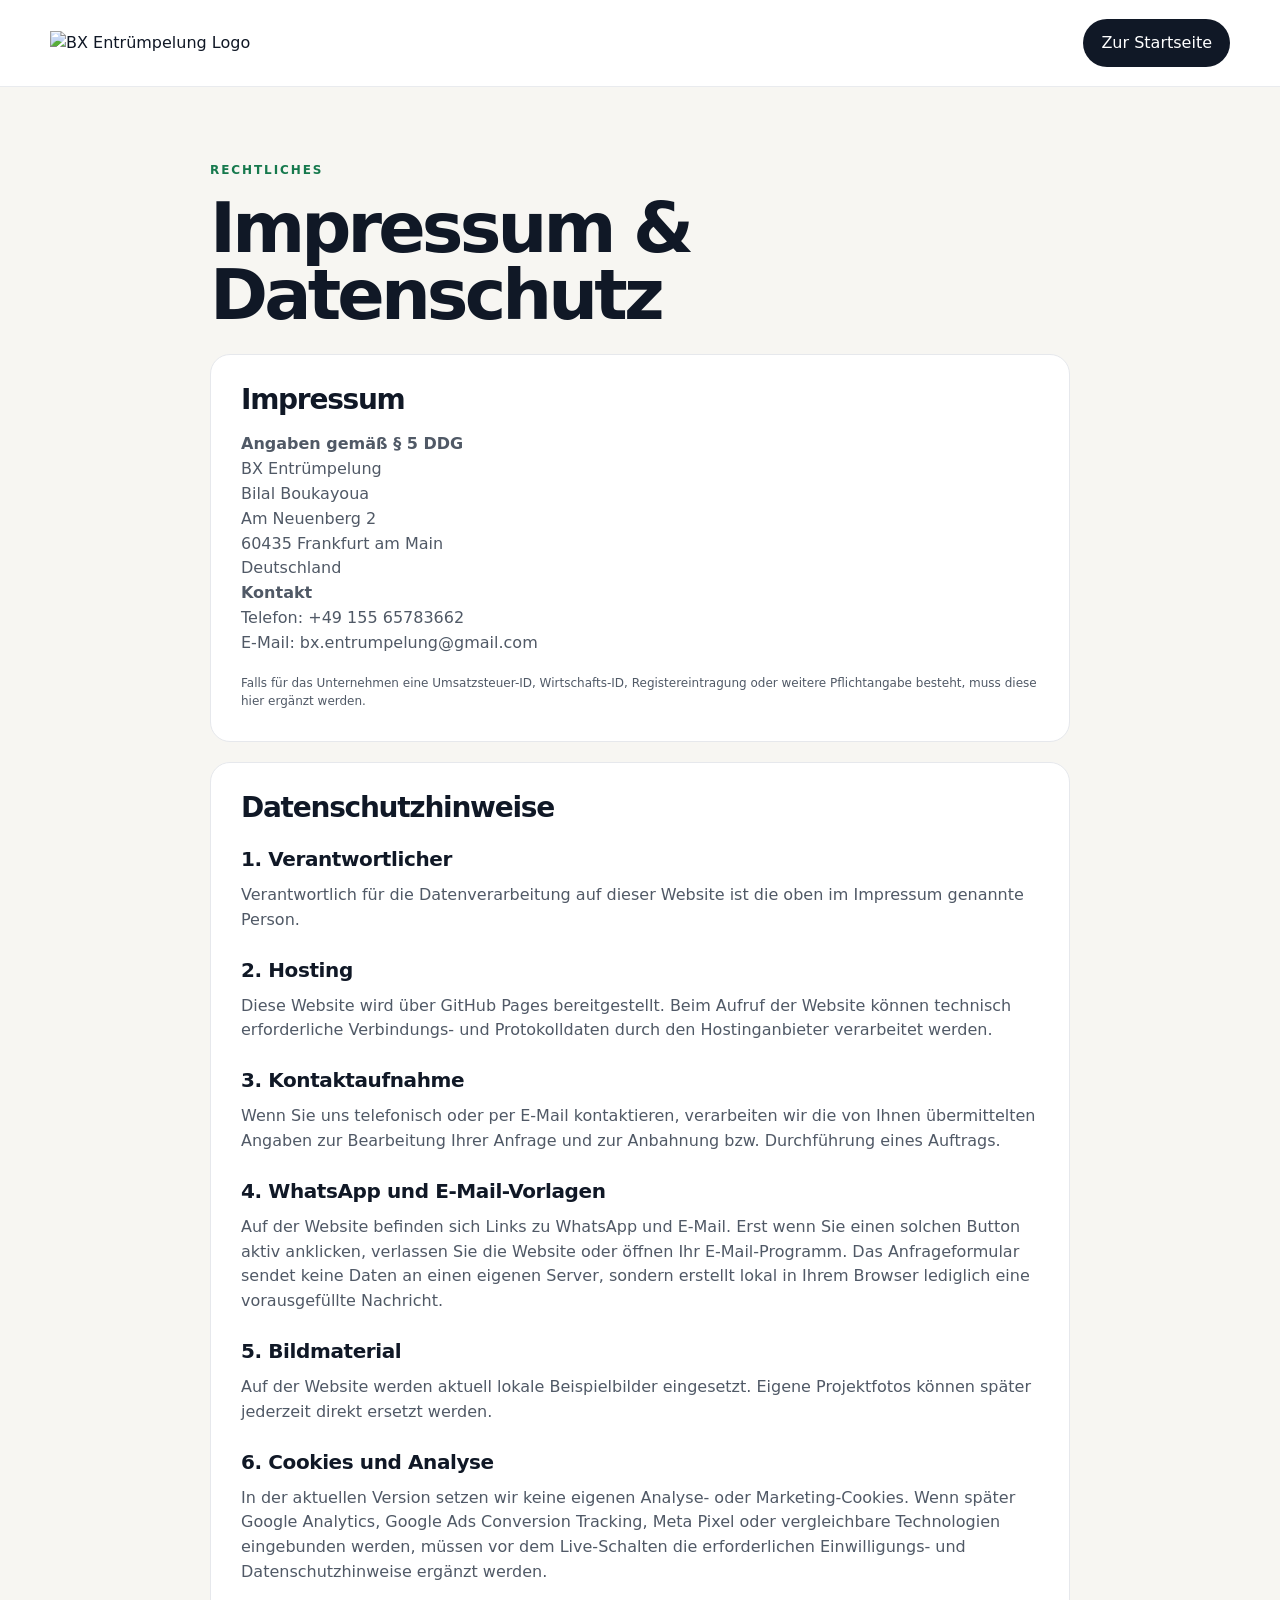
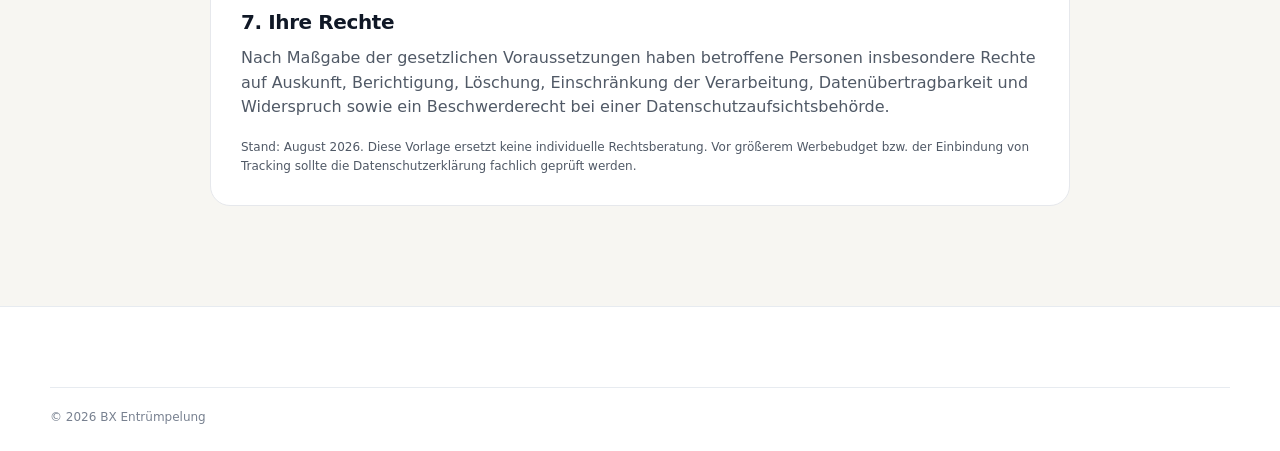
==== commit 9f8f3188: "Add files via upload" ====
--- a/rechtliches.html
+++ b/rechtliches.html
@@ -12,10 +12,7 @@
 <body class="legal-page">
 <header class="site-header">
   <div class="container nav-wrap">
-    <a class="brand" href="index.html">
-      <img class="brand-logo" src="assets/images/logo-bx-entruempelung.webp" alt="BX Entrümpelung Logo">
-      <span class="brand-copy"><strong>BX Entrümpelung</strong><small>Haushaltsauflösung · Frankfurt & Umgebung</small></span>
-    </a>
+    <a class="brand" href="index.html"><img class="brand-logo" src="assets/images/logo-inline.webp" alt="BX Entrümpelung Logo"></a>
     <a class="nav-cta" href="index.html">Zur Startseite</a>
   </div>
 </header>
@@ -40,8 +37,8 @@
       <p>Wenn Sie uns telefonisch oder per E-Mail kontaktieren, verarbeiten wir die von Ihnen übermittelten Angaben zur Bearbeitung Ihrer Anfrage und zur Anbahnung bzw. Durchführung eines Auftrags.</p>
       <h3>4. WhatsApp und E-Mail-Vorlagen</h3>
       <p>Auf der Website befinden sich Links zu WhatsApp und E-Mail. Erst wenn Sie einen solchen Button aktiv anklicken, verlassen Sie die Website oder öffnen Ihr E-Mail-Programm. Das Anfrageformular sendet keine Daten an einen eigenen Server, sondern erstellt lokal in Ihrem Browser lediglich eine vorausgefüllte Nachricht.</p>
-      <h3>5. Externe Bildinhalte</h3>
-      <p>Aktuell werden einzelne Beispielfotos über externe Bildquellen eingebunden. Beim Laden dieser Bilder kann Ihre IP-Adresse technisch an den jeweiligen Bildserver übertragen werden. Sobald eigene Projektfotos verwendet werden, können diese lokal gehostet und dieser Abschnitt entsprechend angepasst werden.</p>
+      <h3>5. Bildmaterial</h3>
+      <p>Auf der Website werden aktuell lokale Beispielbilder eingesetzt. Eigene Projektfotos können später jederzeit direkt ersetzt werden.</p>
       <h3>6. Cookies und Analyse</h3>
       <p>In der aktuellen Version setzen wir keine eigenen Analyse- oder Marketing-Cookies. Wenn später Google Analytics, Google Ads Conversion Tracking, Meta Pixel oder vergleichbare Technologien eingebunden werden, müssen vor dem Live-Schalten die erforderlichen Einwilligungs- und Datenschutzhinweise ergänzt werden.</p>
       <h3>7. Ihre Rechte</h3>
@@ -53,4 +50,4 @@
 <footer class="footer"><div class="container footer-bottom">© <span id="year"></span> BX Entrümpelung</div></footer>
 <script src="app.js" defer></script>
 </body>
-</html>
+</html>
--- a/styles.css
+++ b/styles.css
@@ -1,17 +1,24 @@
-:root{--ink:#101826;--muted:#667085;--line:#e6e8ec;--paper:#fff;--soft:#f7f6f2;--accent:#b89252;--accent-soft:#efe6d5;--green:#16794d;--green-dark:#0f5d3a;--max:1180px;--shadow:0 18px 50px rgba(16,24,38,.10);--radius:24px}
-*{box-sizing:border-box;margin:0;padding:0}html{scroll-behavior:smooth;scroll-padding-top:90px}body{font-family:Inter,ui-sans-serif,system-ui,-apple-system,BlinkMacSystemFont,"Segoe UI",sans-serif;color:var(--ink);background:var(--paper);line-height:1.55;-webkit-font-smoothing:antialiased}img{display:block;width:100%;max-width:100%}a{text-decoration:none;color:inherit}button,input,select,textarea{font:inherit}.container{width:min(var(--max),calc(100% - 40px));margin-inline:auto}
-.site-header{position:sticky;top:0;z-index:50;background:rgba(255,255,255,.94);backdrop-filter:blur(12px);border-bottom:1px solid rgba(230,232,236,.86)}.nav-wrap{height:82px;display:flex;align-items:center;justify-content:space-between;gap:24px}.brand{display:inline-flex;align-items:center;gap:14px;min-width:0}.brand-logo{width:170px;max-width:42vw;height:auto;object-fit:contain;flex:0 0 auto}.brand-copy{display:flex;flex-direction:column;line-height:1.15}.brand-copy strong{text-transform:uppercase;letter-spacing:.07em;font-size:14px}.brand-copy small{margin-top:4px;color:var(--muted);font-size:11px}.main-nav{display:flex;align-items:center;gap:24px;font-size:14px;font-weight:650}.main-nav>a:not(.nav-cta):hover{color:var(--green)}.nav-cta{background:var(--ink);color:#fff;padding:12px 18px;border-radius:999px}.menu-toggle{display:none;border:0;background:transparent;font-size:26px;cursor:pointer}
-.hero{position:relative;min-height:690px;display:flex;align-items:center;overflow:hidden;background:#111}.hero-media,.hero-overlay{position:absolute;inset:0}.hero-media img{height:100%;object-fit:cover;object-position:center}.hero-overlay{background:linear-gradient(90deg,rgba(9,14,22,.86) 0%,rgba(9,14,22,.64) 45%,rgba(9,14,22,.18) 78%,rgba(9,14,22,.16) 100%)}.hero-content{position:relative;z-index:2;padding-block:80px}.hero-card{max-width:740px;color:#fff}.eyebrow{display:inline-block;text-transform:uppercase;letter-spacing:.16em;font-size:12px;font-weight:800;margin-bottom:15px;color:#e7ebe5}.eyebrow.dark{color:var(--green)}h1{font-size:clamp(46px,7vw,80px);line-height:.98;letter-spacing:-.055em;margin-bottom:24px}h2{font-size:clamp(34px,4.5vw,56px);line-height:1.04;letter-spacing:-.045em;margin-bottom:18px}h3{font-size:20px;letter-spacing:-.02em}.hero-lead{font-size:clamp(18px,2vw,22px);max-width:670px;color:#eef2f4;margin-bottom:30px}.hero-actions{display:flex;gap:12px;flex-wrap:wrap}.btn{display:inline-flex;justify-content:center;align-items:center;min-height:52px;padding:13px 20px;border:0;border-radius:14px;font-weight:800;cursor:pointer;transition:.2s transform,.2s box-shadow}.btn:hover{transform:translateY(-2px)}.btn-whatsapp{background:#20b56b;color:#fff;box-shadow:0 12px 28px rgba(32,181,107,.26)}.btn-light{background:#fff;color:var(--ink)}.btn-dark{background:var(--ink);color:#fff}.btn-full{width:100%}.trust-row{display:flex;gap:20px;flex-wrap:wrap;margin-top:28px;font-size:13px;color:#eef2f4}
+
+:root{--ink:#101826;--ink-2:#0b1018;--muted:#667085;--line:#e6e8ec;--paper:#fff;--soft:#f7f6f2;--soft-2:#f2ede4;--accent:#b89252;--accent-soft:#efe6d5;--green:#16794d;--green-dark:#0f5d3a;--max:1180px;--shadow:0 18px 50px rgba(16,24,38,.10);--shadow-soft:0 10px 30px rgba(16,24,38,.08);--radius:24px}
+*{box-sizing:border-box;margin:0;padding:0}html{scroll-behavior:smooth;scroll-padding-top:110px}body{font-family:Inter,ui-sans-serif,system-ui,-apple-system,BlinkMacSystemFont,"Segoe UI",sans-serif;color:var(--ink);background:var(--paper);line-height:1.55;-webkit-font-smoothing:antialiased}img{display:block;width:100%;max-width:100%}a{text-decoration:none;color:inherit}button,input,select,textarea{font:inherit}.container{width:min(var(--max),calc(100% - 40px));margin-inline:auto}
+.topbar{background:var(--ink-2);color:#fff;font-size:12px}.topbar-inner{min-height:44px;display:flex;justify-content:space-between;align-items:center;gap:20px}.topbar-links{display:flex;gap:18px;flex-wrap:wrap}.topbar a{color:#d7dce4}.topbar a:hover{color:#fff}
+.site-header{position:sticky;top:0;z-index:70;background:rgba(255,255,255,.96);backdrop-filter:blur(12px);border-bottom:1px solid rgba(230,232,236,.86)}.nav-wrap{height:86px;display:flex;align-items:center;justify-content:space-between;gap:24px}.brand{display:inline-flex;align-items:center}.brand-logo{height:auto;object-fit:contain}.brand-logo{width:360px;max-width:min(48vw,360px)}.brand-logo-footer{width:250px;max-width:100%}.main-nav{display:flex;align-items:center;gap:22px;font-size:14px;font-weight:700}.main-nav>a:not(.nav-cta):hover{color:var(--green)}.nav-cta{background:var(--ink);color:#fff;padding:12px 18px;border-radius:999px}.menu-toggle{display:none;border:0;background:transparent;font-size:26px;cursor:pointer}
+.hero{position:relative;min-height:710px;display:flex;align-items:center;overflow:hidden;background:#111}.hero-media,.hero-overlay{position:absolute;inset:0}.hero-media img{height:100%;object-fit:cover;object-position:center}.hero-overlay{background:linear-gradient(90deg,rgba(9,14,22,.88) 0%,rgba(9,14,22,.68) 42%,rgba(9,14,22,.28) 76%,rgba(9,14,22,.18) 100%)}.hero-content{position:relative;z-index:2;padding-block:88px}.hero-grid{display:grid;grid-template-columns:minmax(0,1.1fr) minmax(320px,.72fr);gap:40px;align-items:end}.hero-copy{color:#fff}.eyebrow{display:inline-block;text-transform:uppercase;letter-spacing:.16em;font-size:12px;font-weight:800;margin-bottom:15px;color:#e7ebe5}.eyebrow.dark{color:var(--green)}h1{font-size:clamp(48px,7vw,82px);line-height:.97;letter-spacing:-.055em;margin-bottom:24px}h2{font-size:clamp(34px,4.6vw,58px);line-height:1.04;letter-spacing:-.045em;margin-bottom:18px}h3{font-size:20px;letter-spacing:-.02em}.hero-lead{font-size:clamp(18px,2vw,22px);max-width:700px;color:#eef2f4;margin-bottom:30px}.hero-actions{display:flex;gap:12px;flex-wrap:wrap}.btn{display:inline-flex;justify-content:center;align-items:center;min-height:54px;padding:14px 22px;border:0;border-radius:14px;font-weight:800;cursor:pointer;transition:.22s transform,.22s box-shadow}.btn:hover{transform:translateY(-2px)}.btn-whatsapp{background:#20b56b;color:#fff;box-shadow:0 12px 28px rgba(32,181,107,.26)}.btn-light{background:#fff;color:var(--ink)}.btn-dark{background:var(--ink);color:#fff}.trust-row{display:flex;gap:18px;flex-wrap:wrap;margin-top:28px;font-size:13px;color:#eef2f4}.hero-panel{display:flex;justify-content:flex-end}.hero-panel-card{background:rgba(255,255,255,.96);border:1px solid rgba(255,255,255,.35);border-radius:28px;padding:28px;box-shadow:0 24px 60px rgba(0,0,0,.18);max-width:380px}.panel-kicker{display:inline-block;background:var(--accent-soft);color:#876835;padding:7px 12px;border-radius:999px;font-size:12px;font-weight:800;margin-bottom:16px}.hero-panel-card ul{list-style:none;display:flex;flex-direction:column;gap:10px;margin:18px 0}.hero-panel-card li{position:relative;padding-left:22px;color:#4f5965}.hero-panel-card li:before{content:"✓";position:absolute;left:0;top:0;color:var(--green);font-weight:900}.hero-panel-card p{color:var(--muted);font-size:14px}
 .quick-strip{background:var(--ink);color:#fff}.quick-grid{display:grid;grid-template-columns:repeat(4,1fr)}.quick-grid>div{padding:24px 22px;border-right:1px solid rgba(255,255,255,.12);display:flex;flex-direction:column;gap:3px}.quick-grid>div:first-child{padding-left:0}.quick-grid>div:last-child{border-right:0}.quick-grid strong{font-size:14px}.quick-grid span{font-size:12px;color:#c9cfd7}
-.section{padding:100px 0}.section-soft{background:var(--soft)}.section-dark{background:var(--ink);color:#fff}.section-head{max-width:800px;margin-bottom:42px}.section-head>p,.row-head>p{color:var(--muted);font-size:17px}.row-head{max-width:none;display:grid;grid-template-columns:1.05fr .95fr;gap:60px;align-items:end}
-.service-grid{display:grid;grid-template-columns:repeat(3,1fr);gap:16px}.service-card{border:1px solid var(--line);border-radius:20px;padding:28px;background:#fff;min-height:220px;transition:.2s transform,.2s box-shadow,.2s border-color}.service-card:hover{transform:translateY(-4px);box-shadow:var(--shadow);border-color:#d5d9df}.service-card-accent{background:linear-gradient(180deg,#fff 0%,#faf6ef 100%);border-color:#e7d9bd}.service-icon{width:44px;height:44px;border-radius:13px;background:var(--accent-soft);display:grid;place-items:center;margin-bottom:24px;font-weight:900}.service-card p{margin-top:10px;color:var(--muted)}
-.split{display:grid;grid-template-columns:1fr .92fr;gap:70px;align-items:center}.steps{margin-top:34px}.step{display:grid;grid-template-columns:54px 1fr;gap:18px;padding:20px 0;border-top:1px solid #dfe2e5}.step>span{font-weight:900;color:var(--green);font-size:14px}.step p{color:var(--muted);margin-top:4px}.request-panel{display:flex;justify-content:flex-end}.request-card{width:min(100%,520px);background:#fff;border:1px solid #e3dccd;border-radius:28px;padding:34px;box-shadow:var(--shadow)}.request-kicker{display:inline-block;background:var(--accent-soft);color:#8a6b36;border-radius:999px;padding:7px 12px;font-size:12px;font-weight:800;margin-bottom:18px}.request-card ul{margin:20px 0 0 0;padding:0;list-style:none;display:flex;flex-direction:column;gap:12px}.request-card li{position:relative;padding-left:24px;color:#4f5965}.request-card li:before{content:"✓";position:absolute;left:0;top:0;color:var(--green);font-weight:900}.request-note{margin-top:22px;padding:16px 18px;border-radius:16px;background:#f8fafc;color:var(--muted);font-size:14px}
-.before-after-grid{display:grid;grid-template-columns:repeat(4,1fr);gap:16px}.ba-card{position:relative;border-radius:24px;overflow:hidden;background:#ddd;min-height:300px;box-shadow:0 10px 30px rgba(16,24,38,.06)}.ba-card img{height:100%;object-fit:cover}.ba-card figcaption{position:absolute;left:16px;right:16px;bottom:16px;background:rgba(16,24,38,.78);color:#fff;padding:14px 16px;border-radius:14px;display:flex;flex-direction:column;gap:2px}.ba-card figcaption span{font-size:13px;color:#d7dce4}.before figcaption strong{color:#ffd7a0}.after figcaption strong{color:#bfe8cf}.text-card{background:linear-gradient(180deg,#f8f6ef 0%,#f3efe4 100%);border:1px solid #e7e0cf}.text-card-inner{height:100%;padding:30px;display:flex;flex-direction:column;justify-content:center}.mini-eyebrow{text-transform:uppercase;letter-spacing:.14em;font-size:12px;font-weight:800;color:var(--accent)}.text-card h3{margin:12px 0 10px}.text-card p{color:var(--muted)}
-.area-layout{display:grid;grid-template-columns:1fr 1fr;gap:70px;align-items:center}.section-dark p{color:#c7cdd6;max-width:620px}.area-tags{display:flex;gap:10px;flex-wrap:wrap;margin-top:26px}.area-tags span{border:1px solid rgba(255,255,255,.18);background:rgba(255,255,255,.06);padding:12px 15px;border-radius:999px;font-size:14px}.map-card{background:rgba(255,255,255,.04);border:1px solid rgba(255,255,255,.12);border-radius:28px;padding:26px}.map-visual{position:relative;height:340px;border-radius:22px;background:radial-gradient(circle at 50% 50%,rgba(184,146,82,.18),rgba(255,255,255,.03) 52%,rgba(255,255,255,.02) 100%);overflow:hidden}.map-visual:before{content:"";position:absolute;inset:0;background:linear-gradient(130deg,rgba(255,255,255,.03),transparent 60%)}.map-ring{position:absolute;border:1px dashed rgba(255,255,255,.25);border-radius:50%;left:50%;top:50%;transform:translate(-50%,-50%)}.map-ring.outer{width:260px;height:260px}.map-ring.inner{width:150px;height:150px;border-style:solid;border-color:rgba(184,146,82,.45)}.map-dot{position:absolute;left:50%;top:50%;transform:translate(-50%,-50%);width:16px;height:16px;border-radius:50%;background:var(--accent);box-shadow:0 0 0 10px rgba(184,146,82,.16)}.map-label{position:absolute;background:rgba(11,16,24,.88);border:1px solid rgba(255,255,255,.12);color:#fff;padding:9px 12px;border-radius:999px;font-size:13px}.map-label.center{left:50%;top:50%;transform:translate(18px,-50%)}.map-label.north{left:50%;top:40px;transform:translateX(-50%)}.map-label.east{right:24px;top:50%;transform:translateY(-50%)}.map-label.south{left:50%;bottom:26px;transform:translateX(-50%)}.map-label.west{left:18px;top:50%;transform:translateY(-50%)}.map-caption{display:flex;flex-direction:column;gap:2px;margin-top:16px}.map-caption span{color:#c7cdd6;font-size:14px}
+.section{padding:100px 0}.section-soft{background:var(--soft)}.section-dark{background:var(--ink);color:#fff}.section-head{max-width:820px;margin-bottom:42px}.narrow-head{max-width:760px}.center-head{text-align:center;margin-left:auto;margin-right:auto}.section-head p,.gallery-head p,.contact-copy p{color:var(--muted);font-size:17px}
+.why-grid{display:grid;grid-template-columns:repeat(3,1fr);gap:18px}.why-card{background:#fff;border:1px solid #e6dfd1;border-radius:24px;padding:28px;box-shadow:var(--shadow-soft)}.why-card span{display:inline-grid;place-items:center;width:44px;height:44px;border-radius:14px;background:var(--accent-soft);color:#8c6e39;font-weight:900;margin-bottom:16px}.why-card p{color:var(--muted);margin-top:8px}
+.ticker-shell{position:relative;overflow:hidden}.ticker-shell:before,.ticker-shell:after{content:"";position:absolute;top:0;bottom:0;width:96px;z-index:2;pointer-events:none}.ticker-shell:before{left:0;background:linear-gradient(90deg,#fff,rgba(255,255,255,0))}.ticker-shell:after{right:0;background:linear-gradient(270deg,#fff,rgba(255,255,255,0))}.service-shell{padding:10px 0 6px}.service-track{display:flex;gap:16px;width:max-content;animation:marquee 42s linear infinite}.service-pill{width:310px;min-height:214px;padding:24px;border:1.5px solid #d8dde4;border-radius:24px;background:rgba(255,255,255,.78);backdrop-filter:blur(8px);display:flex;flex-direction:column;transition:.25s transform,.25s border-color,.25s box-shadow}.service-pill:hover{transform:translateY(-8px) scale(1.01);box-shadow:var(--shadow);border-color:#c7b08a}.service-pill.accent{border-color:#d8c29d;background:linear-gradient(180deg,#fff 0%,#fbf7ef 100%)}.service-mark{width:44px;height:44px;border-radius:14px;border:1px solid #d8c29d;display:grid;place-items:center;color:var(--accent);font-weight:900;margin-bottom:18px}.service-pill p{margin-top:10px;color:var(--muted)}
+.split-clean{display:grid;grid-template-columns:1.05fr .95fr;gap:60px;align-items:start}.steps{margin-top:34px}.step{display:grid;grid-template-columns:54px 1fr;gap:18px;padding:20px 0;border-top:1px solid #dfe2e5}.step>span{font-weight:900;color:var(--green);font-size:14px}.step p{color:var(--muted);margin-top:4px}.request-card{background:#fff;border:1px solid #e3dccd;border-radius:28px;padding:34px;box-shadow:var(--shadow)}.request-kicker{display:inline-block;background:var(--accent-soft);color:#8a6b36;border-radius:999px;padding:7px 12px;font-size:12px;font-weight:800;margin-bottom:18px}.request-card ul{margin:20px 0 0 0;padding:0;list-style:none;display:flex;flex-direction:column;gap:12px}.request-card li{position:relative;padding-left:24px;color:#4f5965}.request-card li:before{content:"✓";position:absolute;left:0;top:0;color:var(--green);font-weight:900}.request-note{margin-top:22px;padding:16px 18px;border-radius:16px;background:#f8fafc;color:var(--muted);font-size:14px}
+.gallery-group{margin-top:20px}.gallery-group.after-group{margin-top:36px}.gallery-head{display:flex;justify-content:space-between;gap:20px;align-items:end;margin-bottom:14px}.gallery-head h3{font-size:28px}.image-shell:before,.image-shell:after{width:100px;background:linear-gradient(90deg,var(--soft),rgba(247,246,242,0));}.image-shell:after{background:linear-gradient(270deg,var(--soft),rgba(247,246,242,0));}.image-track{display:flex;gap:18px;width:max-content;animation:marquee 30s linear infinite}.image-track.reverse{animation-direction:reverse}.image-card{width:min(34vw,360px);min-width:300px;border-radius:24px;overflow:hidden;position:relative;box-shadow:0 12px 28px rgba(16,24,38,.10)}.image-card img{height:270px;object-fit:cover}.image-card figcaption{position:absolute;left:14px;bottom:14px;background:rgba(16,24,38,.80);color:#fff;padding:10px 13px;border-radius:999px;font-size:13px;font-weight:700}
+.area-grid{display:grid;grid-template-columns:.92fr 1.08fr;gap:50px;align-items:center}.section-dark p{color:#c7cdd6}.area-tags{display:flex;gap:10px;flex-wrap:wrap;margin-top:24px}.area-tags span{border:1px solid rgba(255,255,255,.18);background:rgba(255,255,255,.06);padding:12px 15px;border-radius:999px;font-size:14px}.map-frame{background:rgba(255,255,255,.05);border:1px solid rgba(255,255,255,.13);border-radius:26px;padding:10px;box-shadow:0 16px 40px rgba(0,0,0,.18)}.map-frame iframe{display:block;width:100%;height:420px;border:0;border-radius:20px;filter:grayscale(.06) contrast(1.02)}
 .faq-layout{display:grid;grid-template-columns:.7fr 1.3fr;gap:70px}.faq-list details{border-top:1px solid var(--line);padding:22px 0}.faq-list details:last-child{border-bottom:1px solid var(--line)}.faq-list summary{font-weight:800;cursor:pointer;list-style:none;padding-right:30px;position:relative}.faq-list summary::-webkit-details-marker{display:none}.faq-list summary:after{content:"+";position:absolute;right:0;top:-4px;font-size:24px;color:var(--green)}.faq-list details[open] summary:after{content:"–"}.faq-list p{color:var(--muted);padding-top:10px;max-width:780px}
-.contact-section{background:#f6f2e9}.contact-grid{display:grid;grid-template-columns:.84fr 1.16fr;gap:70px}.contact-copy>p{color:var(--muted);font-size:17px;max-width:520px}.contact-direct{display:flex;flex-direction:column;margin-top:28px}.contact-direct a{padding:14px 0;border-top:1px solid #d8d3c9;display:flex;justify-content:space-between;gap:20px}.contact-direct a:last-child{border-bottom:1px solid #d8d3c9}.contact-direct span{color:var(--muted)}.lead-form{background:#fff;padding:30px;border-radius:24px;box-shadow:0 12px 36px rgba(16,24,38,.08)}.lead-form label{display:flex;flex-direction:column;gap:7px;font-size:13px;font-weight:750;margin-bottom:15px}.form-row{display:grid;grid-template-columns:1fr 1fr;gap:14px}.form-row.three{grid-template-columns:1fr 1fr 1fr}input,select,textarea{width:100%;border:1px solid #d7dbe0;border-radius:12px;background:#fff;padding:13px 14px;outline:none;color:var(--ink)}textarea{resize:vertical}input:focus,select:focus,textarea:focus{border-color:var(--green);box-shadow:0 0 0 3px rgba(22,121,77,.12)}.form-actions{display:grid;grid-template-columns:1fr 1fr;gap:12px;margin-top:8px}.form-hint{font-size:11px;color:var(--muted);margin-top:12px}
-.footer{background:#0b1018;color:#fff;padding:64px 0 24px}.footer-grid{display:grid;grid-template-columns:1.4fr .75fr .7fr;gap:50px}.footer-grid>div{display:flex;flex-direction:column;align-items:flex-start;gap:10px}.footer-grid p,.footer-grid a{color:#b9c0ca;font-size:13px}.footer-grid>div>strong{font-size:13px}.footer-brand{margin-bottom:8px}.footer-bottom{border-top:1px solid rgba(255,255,255,.1);margin-top:50px;padding-top:20px;color:#7d8794;font-size:12px}.mobile-cta{display:none}
+.contact-section{background:#f6f2e9}.contact-grid{display:grid;grid-template-columns:.84fr 1.16fr;gap:70px}.contact-direct{display:flex;flex-direction:column;margin-top:28px}.contact-direct a{padding:14px 0;border-top:1px solid #d8d3c9;display:flex;justify-content:space-between;gap:20px}.contact-direct a:last-child{border-bottom:1px solid #d8d3c9}.contact-direct span{color:var(--muted)}.lead-form{background:#fff;padding:30px;border-radius:24px;box-shadow:0 12px 36px rgba(16,24,38,.08)}.lead-form label{display:flex;flex-direction:column;gap:7px;font-size:13px;font-weight:750;margin-bottom:15px}.form-row{display:grid;grid-template-columns:1fr 1fr;gap:14px}.form-row.three{grid-template-columns:1fr 1fr 1fr}input,select,textarea{width:100%;border:1px solid #d7dbe0;border-radius:12px;background:#fff;padding:13px 14px;outline:none;color:var(--ink)}textarea{resize:vertical}input:focus,select:focus,textarea:focus{border-color:var(--green);box-shadow:0 0 0 3px rgba(22,121,77,.12)}.form-actions{display:grid;grid-template-columns:1fr 1fr;gap:12px;margin-top:8px}.form-hint{font-size:11px;color:var(--muted);margin-top:12px}
+.footer{background:#fff;color:var(--ink);padding:52px 0 24px;border-top:1px solid #e7ebf0}.footer-grid{display:grid;grid-template-columns:1fr .9fr .7fr;gap:40px;align-items:start}.footer-grid>div{display:flex;flex-direction:column;align-items:flex-start;gap:10px}.footer-grid a{color:var(--muted);font-size:13px}.footer-grid strong{font-size:13px}.footer-bottom{border-top:1px solid #e7ebf0;margin-top:28px;padding-top:20px;color:#788190;font-size:12px}.footer-brand-col{justify-content:center}
+.mobile-cta{display:none}
 .legal-page{background:var(--soft);min-height:100vh}.legal-main{padding:70px 0 100px}.legal-shell{max-width:860px}.legal-shell h1{font-size:clamp(42px,6vw,70px);color:var(--ink)}.legal-card{background:#fff;border:1px solid var(--line);border-radius:20px;padding:30px;margin-top:20px}.legal-card h2{font-size:28px}.legal-card h3{margin:22px 0 8px}.legal-card p,.legal-card li{color:#505966}.legal-card ul{padding-left:20px}.legal-note{font-size:12px;color:#707987;margin-top:18px}
-@media(max-width:980px){.container{width:min(var(--max),calc(100% - 30px))}.brand-logo{width:145px}.menu-toggle{display:block}.main-nav{position:absolute;left:15px;right:15px;top:72px;display:none;flex-direction:column;align-items:stretch;gap:0;background:#fff;border:1px solid var(--line);box-shadow:var(--shadow);border-radius:18px;padding:10px}.main-nav.open{display:flex}.main-nav a{padding:13px 14px}.nav-cta{text-align:center;margin-top:4px}.hero{min-height:640px}.hero-overlay{background:linear-gradient(90deg,rgba(9,14,22,.84),rgba(9,14,22,.50))}.quick-grid{grid-template-columns:1fr 1fr}.quick-grid>div{border-bottom:1px solid rgba(255,255,255,.1)}.service-grid{grid-template-columns:1fr 1fr}.split,.area-layout,.faq-layout,.contact-grid,.row-head{grid-template-columns:1fr;gap:42px}.before-after-grid{grid-template-columns:1fr 1fr}.footer-grid{grid-template-columns:1fr 1fr}.form-row.three{grid-template-columns:1fr 1fr 1fr}}
-@media(max-width:620px){body{padding-bottom:64px}.nav-wrap{height:74px}.brand-logo{width:128px}.brand-copy small{font-size:10px}.hero{min-height:660px;align-items:flex-end}.hero-content{padding:85px 0 52px}.hero-media img{object-position:62% center}.hero-overlay{background:linear-gradient(0deg,rgba(9,14,22,.9) 5%,rgba(9,14,22,.64) 62%,rgba(9,14,22,.35) 100%)}h1{font-size:48px}.hero-lead{font-size:17px}.hero-actions{display:grid;grid-template-columns:1fr 1fr}.btn{padding-inline:12px}.trust-row{gap:8px;flex-direction:column}.quick-grid{grid-template-columns:1fr}.quick-grid>div{padding:17px 0;border-right:0}.section{padding:72px 0}.service-grid,.before-after-grid{grid-template-columns:1fr}.service-card{min-height:auto}.request-card{padding:24px}.map-visual{height:300px}.map-label{font-size:12px;padding:8px 10px}.map-label.west{left:10px;max-width:120px;text-align:center}.map-label.east{right:10px;max-width:90px;text-align:center}.form-row,.form-row.three,.form-actions{grid-template-columns:1fr}.lead-form{padding:20px}.contact-direct a{flex-direction:column;gap:2px}.footer{padding-top:50px}.footer-grid{grid-template-columns:1fr;gap:35px}.mobile-cta{position:fixed;z-index:80;left:0;right:0;bottom:0;height:64px;background:#fff;border-top:1px solid var(--line);display:grid;grid-template-columns:1fr 1fr;padding:7px max(9px,env(safe-area-inset-right)) calc(7px + env(safe-area-inset-bottom)) max(9px,env(safe-area-inset-left));gap:8px}.mobile-cta a{display:grid;place-items:center;border-radius:10px;background:var(--ink);color:#fff;font-weight:800;font-size:14px}.mobile-cta .whatsapp{background:#20b56b}}
-@media(prefers-reduced-motion:reduce){html{scroll-behavior:auto}*{transition:none!important}}
+@keyframes marquee{from{transform:translateX(0)}to{transform:translateX(-50%)}}
+@media (hover:hover){.ticker-shell:hover .service-track,.ticker-shell:hover .image-track{animation-play-state:paused}}
+@media(max-width:1080px){.hero-grid{grid-template-columns:1fr}.hero-panel{justify-content:flex-start}.hero-panel-card{max-width:520px}}
+@media(max-width:980px){.container{width:min(var(--max),calc(100% - 30px))}.topbar-inner{flex-direction:column;justify-content:center;padding:8px 0}.brand-logo{width:290px;max-width:60vw}.menu-toggle{display:block}.main-nav{position:absolute;left:15px;right:15px;top:78px;display:none;flex-direction:column;align-items:stretch;gap:0;background:#fff;border:1px solid var(--line);box-shadow:var(--shadow);border-radius:18px;padding:10px}.main-nav.open{display:flex}.main-nav a{padding:13px 14px}.nav-cta{text-align:center;margin-top:4px}.quick-grid{grid-template-columns:1fr 1fr}.quick-grid>div{border-bottom:1px solid rgba(255,255,255,.1)}.why-grid,.split-clean,.area-grid,.faq-layout,.contact-grid,.footer-grid{grid-template-columns:1fr;gap:40px}.service-pill{width:290px}.image-card{min-width:280px;width:320px}.map-frame iframe{height:360px}.form-row.three{grid-template-columns:1fr 1fr 1fr}}
+@media(max-width:620px){html{scroll-padding-top:86px}body{padding-bottom:64px}.topbar{display:none}.nav-wrap{height:74px}.brand-logo{width:230px;max-width:68vw}.hero{min-height:700px;align-items:flex-end}.hero-content{padding:84px 0 52px}.hero-media img{object-position:62% center}.hero-overlay{background:linear-gradient(0deg,rgba(9,14,22,.92) 6%,rgba(9,14,22,.66) 62%,rgba(9,14,22,.36) 100%)}h1{font-size:48px}.hero-lead{font-size:17px}.hero-actions{display:grid;grid-template-columns:1fr}.trust-row{gap:8px;flex-direction:column}.hero-panel-card{padding:24px}.quick-grid{grid-template-columns:1fr}.quick-grid>div{padding:17px 0;border-right:0}.section{padding:74px 0}.gallery-head{flex-direction:column;align-items:flex-start}.service-pill{min-height:auto;width:250px}.image-card{min-width:240px;width:240px}.image-card img{height:190px}.area-tags span{font-size:13px;padding:10px 13px}.map-frame iframe{height:320px}.form-row,.form-row.three,.form-actions{grid-template-columns:1fr}.lead-form{padding:20px}.contact-direct a{flex-direction:column;gap:2px}.mobile-cta{position:fixed;z-index:80;left:0;right:0;bottom:0;height:64px;background:#fff;border-top:1px solid var(--line);display:grid;grid-template-columns:1fr 1fr;padding:7px max(9px,env(safe-area-inset-right)) calc(7px + env(safe-area-inset-bottom)) max(9px,env(safe-area-inset-left));gap:8px}.mobile-cta a{display:grid;place-items:center;border-radius:10px;background:var(--ink);color:#fff;font-weight:800;font-size:14px}.mobile-cta .mobile-whatsapp{background:#20b56b}}
+@media(prefers-reduced-motion:reduce){html{scroll-behavior:auto}*{transition:none!important;animation:none!important}}
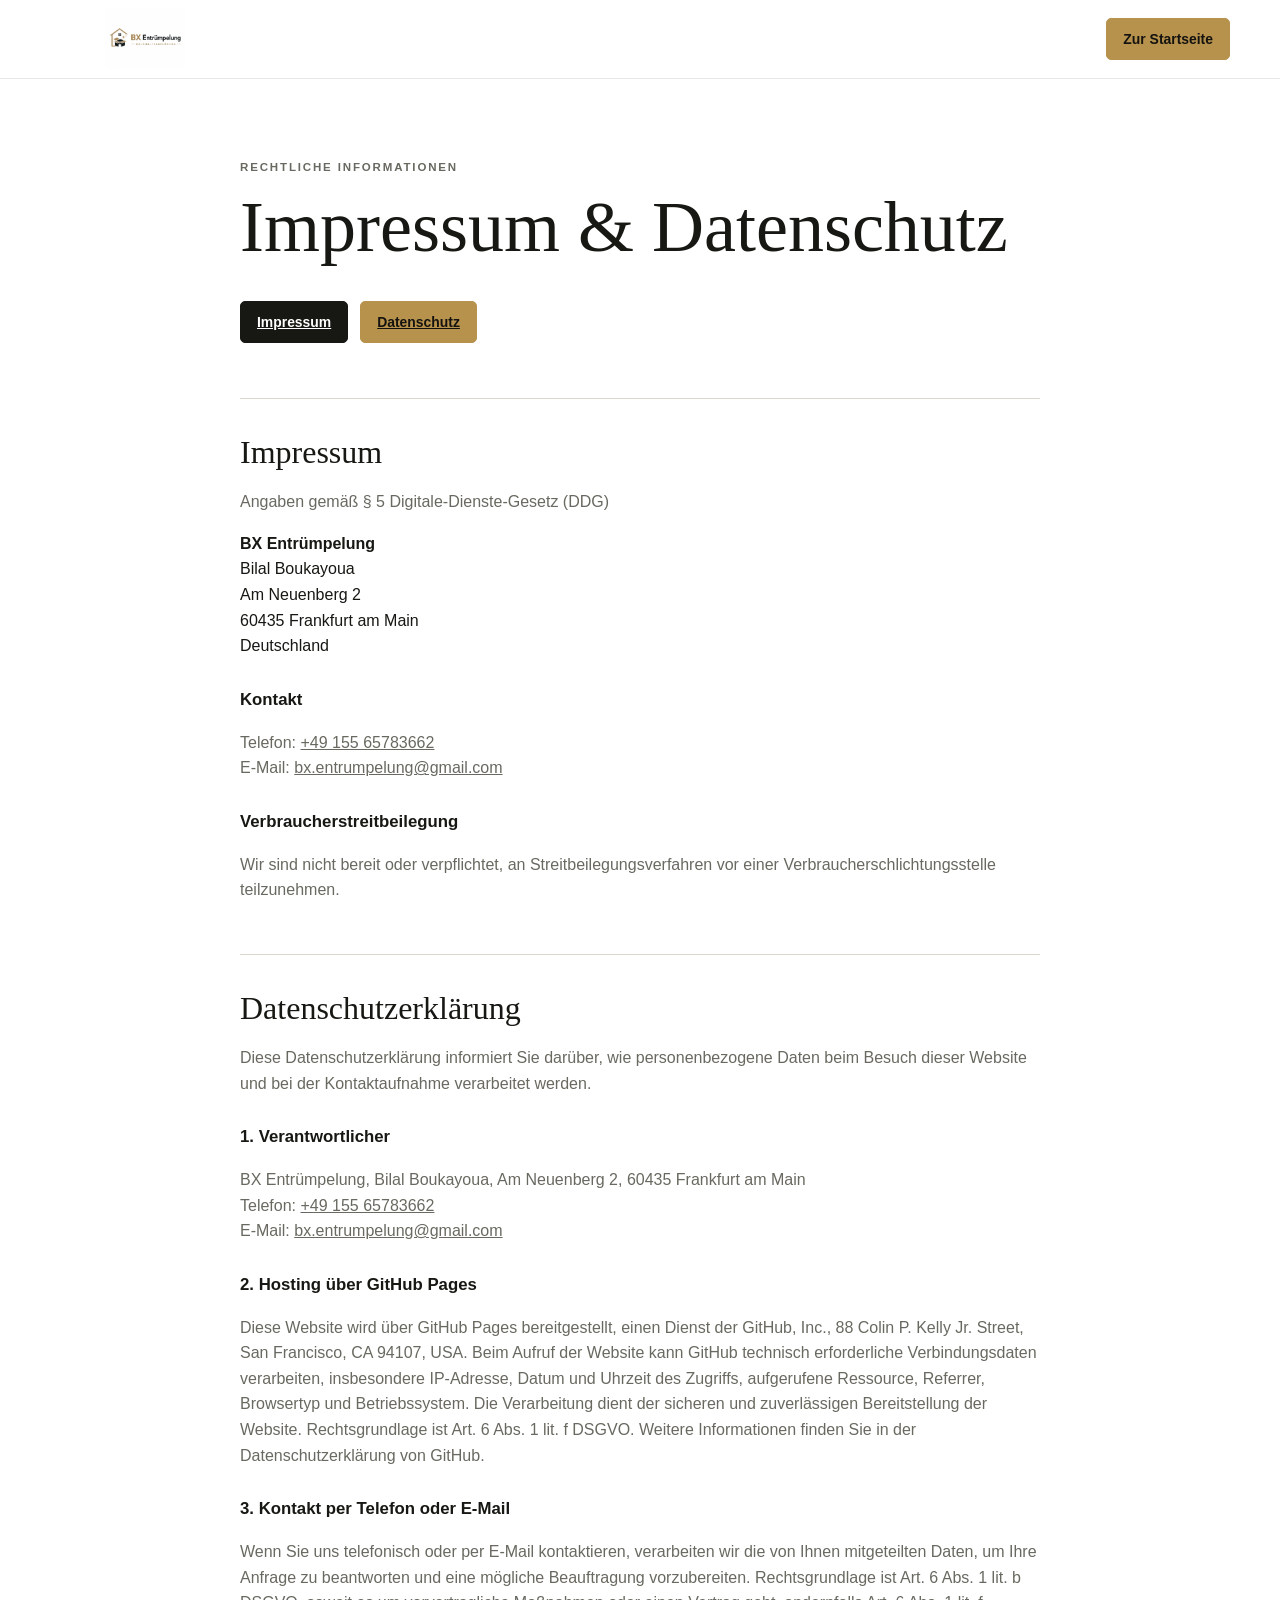
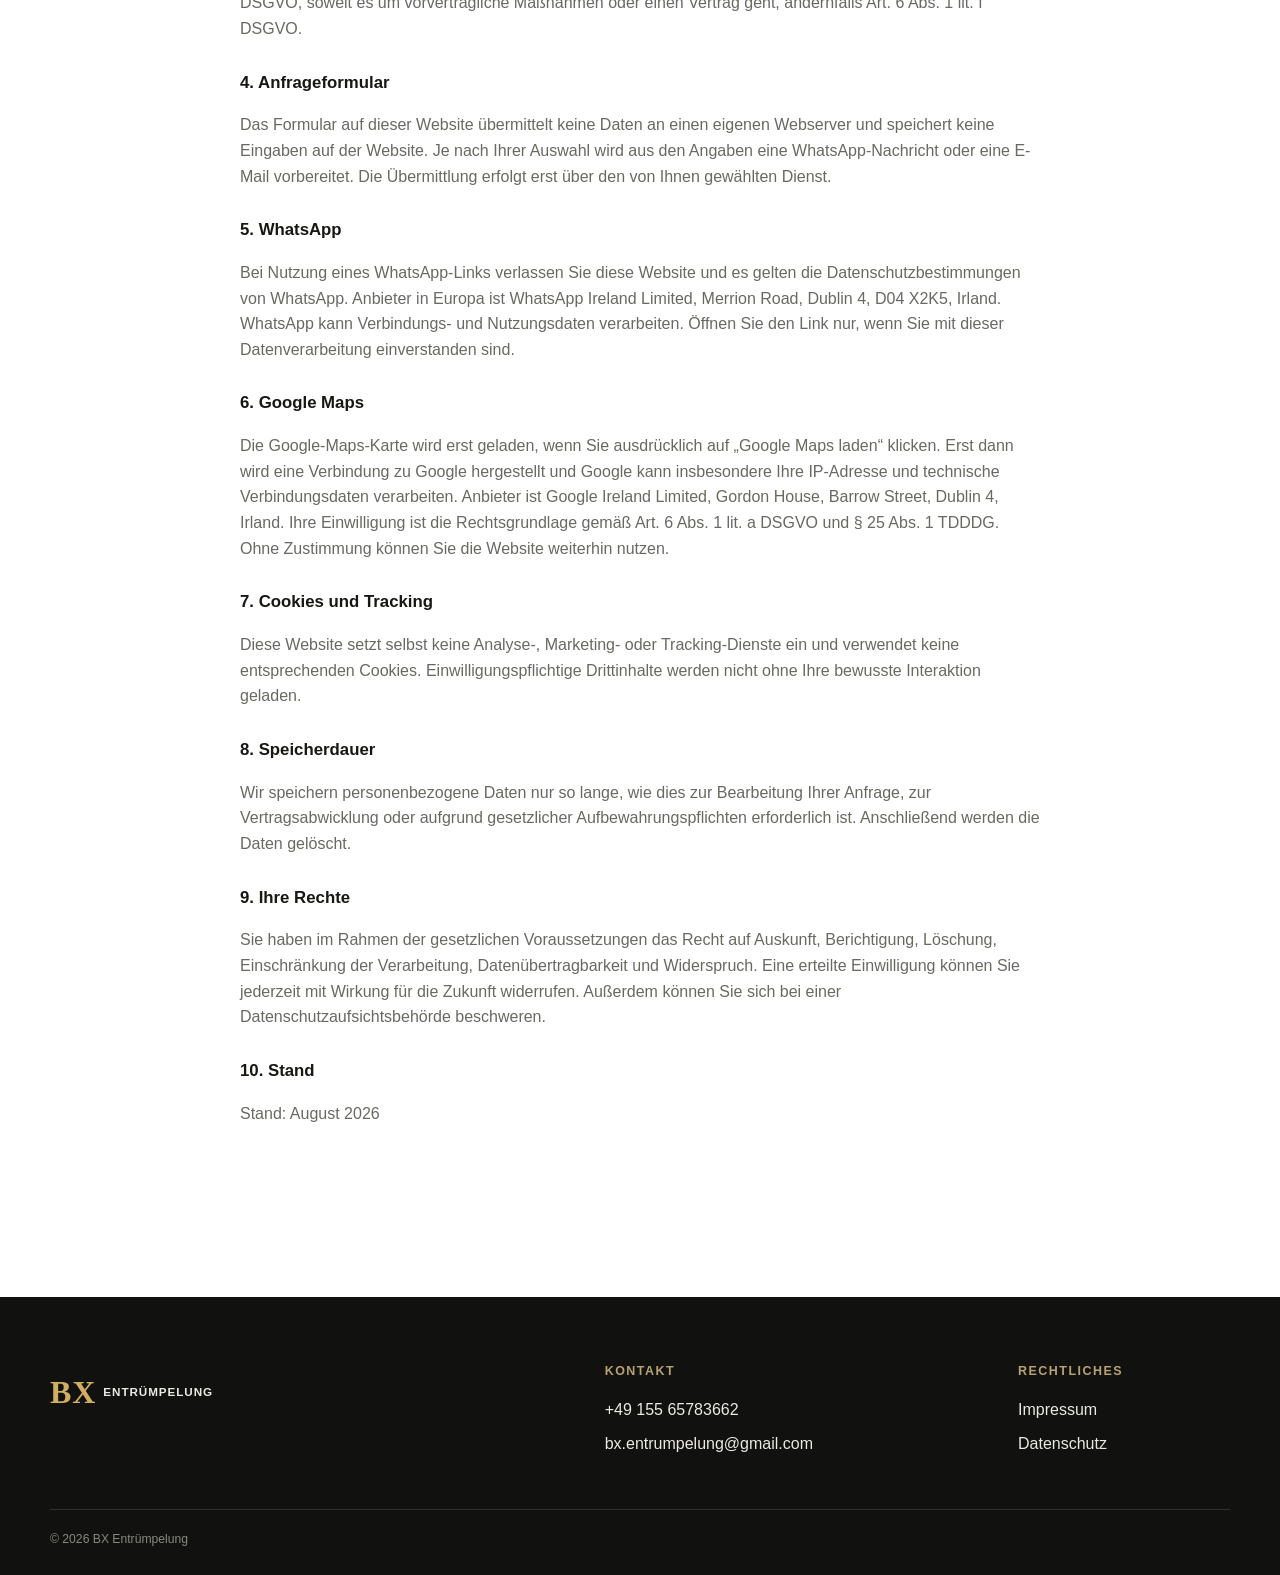
==== commit fa351106: "Organize website structure and assets" ====
--- a/rechtliches.html
+++ b/rechtliches.html
@@ -1,53 +1,27 @@
-<!DOCTYPE html>
+<!doctype html>
 <html lang="de">
 <head>
-  <meta charset="UTF-8">
-  <meta name="viewport" content="width=device-width, initial-scale=1">
-  <meta name="robots" content="index,follow">
-  <title>Impressum & Datenschutz | BX Entrümpelung</title>
-  <meta name="description" content="Impressum und Datenschutzhinweise von BX Entrümpelung Frankfurt.">
-  <link rel="canonical" href="https://bazookabxbilal.github.io/bx-entruempelung-website/rechtliches.html">
-  <link rel="stylesheet" href="styles.css">
+  <meta charset="utf-8"><meta name="viewport" content="width=device-width, initial-scale=1">
+  <title>Impressum &amp; Datenschutz | BX Entrümpelung</title>
+  <meta name="description" content="Impressum und Datenschutzerklärung von BX Entrümpelung, Frankfurt am Main.">
+  <meta name="robots" content="noindex,follow"><link rel="stylesheet" href="styles.css"><script src="app.js" defer></script>
+  <style>.legal-main{padding:80px 0 120px}.legal-nav{display:flex;gap:12px;flex-wrap:wrap;margin-bottom:55px}.legal-copy{max-width:800px}.legal-copy section{padding:35px 0;border-top:1px solid var(--line)}.legal-copy h1{font:500 clamp(2.6rem,6vw,4.5rem)/1.05 Georgia,serif;margin:0 0 35px}.legal-copy h2{font:500 2rem Georgia,serif;margin:0 0 18px}.legal-copy h3{font-size:1.05rem;margin:28px 0 8px}.legal-copy p,.legal-copy li{color:var(--muted)}.legal-copy a{text-decoration:underline}.legal-copy address{font-style:normal}</style>
 </head>
-<body class="legal-page">
-<header class="site-header">
-  <div class="container nav-wrap">
-    <a class="brand" href="index.html"><img class="brand-logo" src="assets/images/logo-inline.webp" alt="BX Entrümpelung Logo"></a>
-    <a class="nav-cta" href="index.html">Zur Startseite</a>
-  </div>
-</header>
-<main class="legal-main">
-  <div class="container legal-shell">
-    <span class="eyebrow dark">Rechtliches</span>
-    <h1>Impressum & Datenschutz</h1>
-    <section class="legal-card" id="impressum">
-      <h2>Impressum</h2>
-      <p><strong>Angaben gemäß § 5 DDG</strong></p>
-      <p>BX Entrümpelung<br>Bilal Boukayoua<br>Am Neuenberg 2<br>60435 Frankfurt am Main<br>Deutschland</p>
-      <p><strong>Kontakt</strong><br>Telefon: <a href="tel:+4915565783662">+49 155 65783662</a><br>E-Mail: <a href="mailto:bx.entrumpelung@gmail.com">bx.entrumpelung@gmail.com</a></p>
-      <p class="legal-note">Falls für das Unternehmen eine Umsatzsteuer-ID, Wirtschafts-ID, Registereintragung oder weitere Pflichtangabe besteht, muss diese hier ergänzt werden.</p>
-    </section>
-    <section class="legal-card" id="datenschutz">
-      <h2>Datenschutzhinweise</h2>
-      <h3>1. Verantwortlicher</h3>
-      <p>Verantwortlich für die Datenverarbeitung auf dieser Website ist die oben im Impressum genannte Person.</p>
-      <h3>2. Hosting</h3>
-      <p>Diese Website wird über GitHub Pages bereitgestellt. Beim Aufruf der Website können technisch erforderliche Verbindungs- und Protokolldaten durch den Hostinganbieter verarbeitet werden.</p>
-      <h3>3. Kontaktaufnahme</h3>
-      <p>Wenn Sie uns telefonisch oder per E-Mail kontaktieren, verarbeiten wir die von Ihnen übermittelten Angaben zur Bearbeitung Ihrer Anfrage und zur Anbahnung bzw. Durchführung eines Auftrags.</p>
-      <h3>4. WhatsApp und E-Mail-Vorlagen</h3>
-      <p>Auf der Website befinden sich Links zu WhatsApp und E-Mail. Erst wenn Sie einen solchen Button aktiv anklicken, verlassen Sie die Website oder öffnen Ihr E-Mail-Programm. Das Anfrageformular sendet keine Daten an einen eigenen Server, sondern erstellt lokal in Ihrem Browser lediglich eine vorausgefüllte Nachricht.</p>
-      <h3>5. Bildmaterial</h3>
-      <p>Auf der Website werden aktuell lokale Beispielbilder eingesetzt. Eigene Projektfotos können später jederzeit direkt ersetzt werden.</p>
-      <h3>6. Cookies und Analyse</h3>
-      <p>In der aktuellen Version setzen wir keine eigenen Analyse- oder Marketing-Cookies. Wenn später Google Analytics, Google Ads Conversion Tracking, Meta Pixel oder vergleichbare Technologien eingebunden werden, müssen vor dem Live-Schalten die erforderlichen Einwilligungs- und Datenschutzhinweise ergänzt werden.</p>
-      <h3>7. Ihre Rechte</h3>
-      <p>Nach Maßgabe der gesetzlichen Voraussetzungen haben betroffene Personen insbesondere Rechte auf Auskunft, Berichtigung, Löschung, Einschränkung der Verarbeitung, Datenübertragbarkeit und Widerspruch sowie ein Beschwerderecht bei einer Datenschutzaufsichtsbehörde.</p>
-      <p class="legal-note">Stand: August 2026. Diese Vorlage ersetzt keine individuelle Rechtsberatung. Vor größerem Werbebudget bzw. der Einbindung von Tracking sollte die Datenschutzerklärung fachlich geprüft werden.</p>
-    </section>
-  </div>
-</main>
-<footer class="footer"><div class="container footer-bottom">© <span id="year"></span> BX Entrümpelung</div></footer>
-<script src="app.js" defer></script>
-</body>
-</html>+<body id="top"><a class="skip-link" href="#main">Zum Inhalt springen</a>
+  <header class="site-header"><div class="nav-shell shell"><a class="brand" href="index.html" aria-label="Zur Startseite"><img src="assets/images/logo-bx-entruempelung.webp" alt="BX Entrümpelung" width="190" height="64"><span class="brand-fallback" aria-hidden="true"><b>BX</b> ENTRÜMPELUNG</span></a><a class="button button-small" style="margin-left:auto" href="index.html">Zur Startseite</a></div></header>
+  <main id="main" class="legal-main"><div class="shell legal-copy"><p class="eyebrow">Rechtliche Informationen</p><h1>Impressum &amp; Datenschutz</h1><nav class="legal-nav" aria-label="Seitennavigation"><a class="button button-small button-dark" href="#impressum">Impressum</a><a class="button button-small" href="#datenschutz">Datenschutz</a></nav>
+    <section id="impressum"><h2>Impressum</h2><p>Angaben gemäß § 5 Digitale-Dienste-Gesetz (DDG)</p><address><strong>BX Entrümpelung</strong><br>Bilal Boukayoua<br>Am Neuenberg 2<br>60435 Frankfurt am Main<br>Deutschland</address><h3>Kontakt</h3><p>Telefon: <a href="tel:+4915565783662">+49 155 65783662</a><br>E-Mail: <a href="mailto:bx.entrumpelung@gmail.com">bx.entrumpelung@gmail.com</a></p><h3>Verbraucherstreitbeilegung</h3><p>Wir sind nicht bereit oder verpflichtet, an Streitbeilegungsverfahren vor einer Verbraucherschlichtungsstelle teilzunehmen.</p></section>
+    <section id="datenschutz"><h2>Datenschutzerklärung</h2><p>Diese Datenschutzerklärung informiert Sie darüber, wie personenbezogene Daten beim Besuch dieser Website und bei der Kontaktaufnahme verarbeitet werden.</p>
+      <h3>1. Verantwortlicher</h3><p>BX Entrümpelung, Bilal Boukayoua, Am Neuenberg 2, 60435 Frankfurt am Main<br>Telefon: <a href="tel:+4915565783662">+49 155 65783662</a><br>E-Mail: <a href="mailto:bx.entrumpelung@gmail.com">bx.entrumpelung@gmail.com</a></p>
+      <h3>2. Hosting über GitHub Pages</h3><p>Diese Website wird über GitHub Pages bereitgestellt, einen Dienst der GitHub, Inc., 88 Colin P. Kelly Jr. Street, San Francisco, CA 94107, USA. Beim Aufruf der Website kann GitHub technisch erforderliche Verbindungsdaten verarbeiten, insbesondere IP-Adresse, Datum und Uhrzeit des Zugriffs, aufgerufene Ressource, Referrer, Browsertyp und Betriebssystem. Die Verarbeitung dient der sicheren und zuverlässigen Bereitstellung der Website. Rechtsgrundlage ist Art. 6 Abs. 1 lit. f DSGVO. Weitere Informationen finden Sie in der Datenschutzerklärung von GitHub.</p>
+      <h3>3. Kontakt per Telefon oder E-Mail</h3><p>Wenn Sie uns telefonisch oder per E-Mail kontaktieren, verarbeiten wir die von Ihnen mitgeteilten Daten, um Ihre Anfrage zu beantworten und eine mögliche Beauftragung vorzubereiten. Rechtsgrundlage ist Art. 6 Abs. 1 lit. b DSGVO, soweit es um vorvertragliche Maßnahmen oder einen Vertrag geht, andernfalls Art. 6 Abs. 1 lit. f DSGVO.</p>
+      <h3>4. Anfrageformular</h3><p>Das Formular auf dieser Website übermittelt keine Daten an einen eigenen Webserver und speichert keine Eingaben auf der Website. Je nach Ihrer Auswahl wird aus den Angaben eine WhatsApp-Nachricht oder eine E-Mail vorbereitet. Die Übermittlung erfolgt erst über den von Ihnen gewählten Dienst.</p>
+      <h3>5. WhatsApp</h3><p>Bei Nutzung eines WhatsApp-Links verlassen Sie diese Website und es gelten die Datenschutzbestimmungen von WhatsApp. Anbieter in Europa ist WhatsApp Ireland Limited, Merrion Road, Dublin 4, D04 X2K5, Irland. WhatsApp kann Verbindungs- und Nutzungsdaten verarbeiten. Öffnen Sie den Link nur, wenn Sie mit dieser Datenverarbeitung einverstanden sind.</p>
+      <h3>6. Google Maps</h3><p>Die Google-Maps-Karte wird erst geladen, wenn Sie ausdrücklich auf „Google Maps laden“ klicken. Erst dann wird eine Verbindung zu Google hergestellt und Google kann insbesondere Ihre IP-Adresse und technische Verbindungsdaten verarbeiten. Anbieter ist Google Ireland Limited, Gordon House, Barrow Street, Dublin 4, Irland. Ihre Einwilligung ist die Rechtsgrundlage gemäß Art. 6 Abs. 1 lit. a DSGVO und § 25 Abs. 1 TDDDG. Ohne Zustimmung können Sie die Website weiterhin nutzen.</p>
+      <h3>7. Cookies und Tracking</h3><p>Diese Website setzt selbst keine Analyse-, Marketing- oder Tracking-Dienste ein und verwendet keine entsprechenden Cookies. Einwilligungspflichtige Drittinhalte werden nicht ohne Ihre bewusste Interaktion geladen.</p>
+      <h3>8. Speicherdauer</h3><p>Wir speichern personenbezogene Daten nur so lange, wie dies zur Bearbeitung Ihrer Anfrage, zur Vertragsabwicklung oder aufgrund gesetzlicher Aufbewahrungspflichten erforderlich ist. Anschließend werden die Daten gelöscht.</p>
+      <h3>9. Ihre Rechte</h3><p>Sie haben im Rahmen der gesetzlichen Voraussetzungen das Recht auf Auskunft, Berichtigung, Löschung, Einschränkung der Verarbeitung, Datenübertragbarkeit und Widerspruch. Eine erteilte Einwilligung können Sie jederzeit mit Wirkung für die Zukunft widerrufen. Außerdem können Sie sich bei einer Datenschutzaufsichtsbehörde beschweren.</p>
+      <h3>10. Stand</h3><p>Stand: August 2026</p>
+    </section></div></main>
+  <footer><div class="shell footer-grid"><a class="brand footer-brand" href="index.html"><img src="assets/images/logo-bx-entruempelung.webp" alt="BX Entrümpelung" width="190" height="64"><span class="brand-fallback" aria-hidden="true"><b>BX</b> ENTRÜMPELUNG</span></a><div><b>Kontakt</b><a href="tel:+4915565783662">+49 155 65783662</a><a href="mailto:bx.entrumpelung@gmail.com">bx.entrumpelung@gmail.com</a></div><div><b>Rechtliches</b><a href="#impressum">Impressum</a><a href="#datenschutz">Datenschutz</a></div></div><div class="shell copyright">© <span id="year"></span> BX Entrümpelung</div></footer>
+</body></html>
--- a/styles.css
+++ b/styles.css
@@ -1,24 +1,8 @@
-
-:root{--ink:#101826;--ink-2:#0b1018;--muted:#667085;--line:#e6e8ec;--paper:#fff;--soft:#f7f6f2;--soft-2:#f2ede4;--accent:#b89252;--accent-soft:#efe6d5;--green:#16794d;--green-dark:#0f5d3a;--max:1180px;--shadow:0 18px 50px rgba(16,24,38,.10);--shadow-soft:0 10px 30px rgba(16,24,38,.08);--radius:24px}
-*{box-sizing:border-box;margin:0;padding:0}html{scroll-behavior:smooth;scroll-padding-top:110px}body{font-family:Inter,ui-sans-serif,system-ui,-apple-system,BlinkMacSystemFont,"Segoe UI",sans-serif;color:var(--ink);background:var(--paper);line-height:1.55;-webkit-font-smoothing:antialiased}img{display:block;width:100%;max-width:100%}a{text-decoration:none;color:inherit}button,input,select,textarea{font:inherit}.container{width:min(var(--max),calc(100% - 40px));margin-inline:auto}
-.topbar{background:var(--ink-2);color:#fff;font-size:12px}.topbar-inner{min-height:44px;display:flex;justify-content:space-between;align-items:center;gap:20px}.topbar-links{display:flex;gap:18px;flex-wrap:wrap}.topbar a{color:#d7dce4}.topbar a:hover{color:#fff}
-.site-header{position:sticky;top:0;z-index:70;background:rgba(255,255,255,.96);backdrop-filter:blur(12px);border-bottom:1px solid rgba(230,232,236,.86)}.nav-wrap{height:86px;display:flex;align-items:center;justify-content:space-between;gap:24px}.brand{display:inline-flex;align-items:center}.brand-logo{height:auto;object-fit:contain}.brand-logo{width:360px;max-width:min(48vw,360px)}.brand-logo-footer{width:250px;max-width:100%}.main-nav{display:flex;align-items:center;gap:22px;font-size:14px;font-weight:700}.main-nav>a:not(.nav-cta):hover{color:var(--green)}.nav-cta{background:var(--ink);color:#fff;padding:12px 18px;border-radius:999px}.menu-toggle{display:none;border:0;background:transparent;font-size:26px;cursor:pointer}
-.hero{position:relative;min-height:710px;display:flex;align-items:center;overflow:hidden;background:#111}.hero-media,.hero-overlay{position:absolute;inset:0}.hero-media img{height:100%;object-fit:cover;object-position:center}.hero-overlay{background:linear-gradient(90deg,rgba(9,14,22,.88) 0%,rgba(9,14,22,.68) 42%,rgba(9,14,22,.28) 76%,rgba(9,14,22,.18) 100%)}.hero-content{position:relative;z-index:2;padding-block:88px}.hero-grid{display:grid;grid-template-columns:minmax(0,1.1fr) minmax(320px,.72fr);gap:40px;align-items:end}.hero-copy{color:#fff}.eyebrow{display:inline-block;text-transform:uppercase;letter-spacing:.16em;font-size:12px;font-weight:800;margin-bottom:15px;color:#e7ebe5}.eyebrow.dark{color:var(--green)}h1{font-size:clamp(48px,7vw,82px);line-height:.97;letter-spacing:-.055em;margin-bottom:24px}h2{font-size:clamp(34px,4.6vw,58px);line-height:1.04;letter-spacing:-.045em;margin-bottom:18px}h3{font-size:20px;letter-spacing:-.02em}.hero-lead{font-size:clamp(18px,2vw,22px);max-width:700px;color:#eef2f4;margin-bottom:30px}.hero-actions{display:flex;gap:12px;flex-wrap:wrap}.btn{display:inline-flex;justify-content:center;align-items:center;min-height:54px;padding:14px 22px;border:0;border-radius:14px;font-weight:800;cursor:pointer;transition:.22s transform,.22s box-shadow}.btn:hover{transform:translateY(-2px)}.btn-whatsapp{background:#20b56b;color:#fff;box-shadow:0 12px 28px rgba(32,181,107,.26)}.btn-light{background:#fff;color:var(--ink)}.btn-dark{background:var(--ink);color:#fff}.trust-row{display:flex;gap:18px;flex-wrap:wrap;margin-top:28px;font-size:13px;color:#eef2f4}.hero-panel{display:flex;justify-content:flex-end}.hero-panel-card{background:rgba(255,255,255,.96);border:1px solid rgba(255,255,255,.35);border-radius:28px;padding:28px;box-shadow:0 24px 60px rgba(0,0,0,.18);max-width:380px}.panel-kicker{display:inline-block;background:var(--accent-soft);color:#876835;padding:7px 12px;border-radius:999px;font-size:12px;font-weight:800;margin-bottom:16px}.hero-panel-card ul{list-style:none;display:flex;flex-direction:column;gap:10px;margin:18px 0}.hero-panel-card li{position:relative;padding-left:22px;color:#4f5965}.hero-panel-card li:before{content:"✓";position:absolute;left:0;top:0;color:var(--green);font-weight:900}.hero-panel-card p{color:var(--muted);font-size:14px}
-.quick-strip{background:var(--ink);color:#fff}.quick-grid{display:grid;grid-template-columns:repeat(4,1fr)}.quick-grid>div{padding:24px 22px;border-right:1px solid rgba(255,255,255,.12);display:flex;flex-direction:column;gap:3px}.quick-grid>div:first-child{padding-left:0}.quick-grid>div:last-child{border-right:0}.quick-grid strong{font-size:14px}.quick-grid span{font-size:12px;color:#c9cfd7}
-.section{padding:100px 0}.section-soft{background:var(--soft)}.section-dark{background:var(--ink);color:#fff}.section-head{max-width:820px;margin-bottom:42px}.narrow-head{max-width:760px}.center-head{text-align:center;margin-left:auto;margin-right:auto}.section-head p,.gallery-head p,.contact-copy p{color:var(--muted);font-size:17px}
-.why-grid{display:grid;grid-template-columns:repeat(3,1fr);gap:18px}.why-card{background:#fff;border:1px solid #e6dfd1;border-radius:24px;padding:28px;box-shadow:var(--shadow-soft)}.why-card span{display:inline-grid;place-items:center;width:44px;height:44px;border-radius:14px;background:var(--accent-soft);color:#8c6e39;font-weight:900;margin-bottom:16px}.why-card p{color:var(--muted);margin-top:8px}
-.ticker-shell{position:relative;overflow:hidden}.ticker-shell:before,.ticker-shell:after{content:"";position:absolute;top:0;bottom:0;width:96px;z-index:2;pointer-events:none}.ticker-shell:before{left:0;background:linear-gradient(90deg,#fff,rgba(255,255,255,0))}.ticker-shell:after{right:0;background:linear-gradient(270deg,#fff,rgba(255,255,255,0))}.service-shell{padding:10px 0 6px}.service-track{display:flex;gap:16px;width:max-content;animation:marquee 42s linear infinite}.service-pill{width:310px;min-height:214px;padding:24px;border:1.5px solid #d8dde4;border-radius:24px;background:rgba(255,255,255,.78);backdrop-filter:blur(8px);display:flex;flex-direction:column;transition:.25s transform,.25s border-color,.25s box-shadow}.service-pill:hover{transform:translateY(-8px) scale(1.01);box-shadow:var(--shadow);border-color:#c7b08a}.service-pill.accent{border-color:#d8c29d;background:linear-gradient(180deg,#fff 0%,#fbf7ef 100%)}.service-mark{width:44px;height:44px;border-radius:14px;border:1px solid #d8c29d;display:grid;place-items:center;color:var(--accent);font-weight:900;margin-bottom:18px}.service-pill p{margin-top:10px;color:var(--muted)}
-.split-clean{display:grid;grid-template-columns:1.05fr .95fr;gap:60px;align-items:start}.steps{margin-top:34px}.step{display:grid;grid-template-columns:54px 1fr;gap:18px;padding:20px 0;border-top:1px solid #dfe2e5}.step>span{font-weight:900;color:var(--green);font-size:14px}.step p{color:var(--muted);margin-top:4px}.request-card{background:#fff;border:1px solid #e3dccd;border-radius:28px;padding:34px;box-shadow:var(--shadow)}.request-kicker{display:inline-block;background:var(--accent-soft);color:#8a6b36;border-radius:999px;padding:7px 12px;font-size:12px;font-weight:800;margin-bottom:18px}.request-card ul{margin:20px 0 0 0;padding:0;list-style:none;display:flex;flex-direction:column;gap:12px}.request-card li{position:relative;padding-left:24px;color:#4f5965}.request-card li:before{content:"✓";position:absolute;left:0;top:0;color:var(--green);font-weight:900}.request-note{margin-top:22px;padding:16px 18px;border-radius:16px;background:#f8fafc;color:var(--muted);font-size:14px}
-.gallery-group{margin-top:20px}.gallery-group.after-group{margin-top:36px}.gallery-head{display:flex;justify-content:space-between;gap:20px;align-items:end;margin-bottom:14px}.gallery-head h3{font-size:28px}.image-shell:before,.image-shell:after{width:100px;background:linear-gradient(90deg,var(--soft),rgba(247,246,242,0));}.image-shell:after{background:linear-gradient(270deg,var(--soft),rgba(247,246,242,0));}.image-track{display:flex;gap:18px;width:max-content;animation:marquee 30s linear infinite}.image-track.reverse{animation-direction:reverse}.image-card{width:min(34vw,360px);min-width:300px;border-radius:24px;overflow:hidden;position:relative;box-shadow:0 12px 28px rgba(16,24,38,.10)}.image-card img{height:270px;object-fit:cover}.image-card figcaption{position:absolute;left:14px;bottom:14px;background:rgba(16,24,38,.80);color:#fff;padding:10px 13px;border-radius:999px;font-size:13px;font-weight:700}
-.area-grid{display:grid;grid-template-columns:.92fr 1.08fr;gap:50px;align-items:center}.section-dark p{color:#c7cdd6}.area-tags{display:flex;gap:10px;flex-wrap:wrap;margin-top:24px}.area-tags span{border:1px solid rgba(255,255,255,.18);background:rgba(255,255,255,.06);padding:12px 15px;border-radius:999px;font-size:14px}.map-frame{background:rgba(255,255,255,.05);border:1px solid rgba(255,255,255,.13);border-radius:26px;padding:10px;box-shadow:0 16px 40px rgba(0,0,0,.18)}.map-frame iframe{display:block;width:100%;height:420px;border:0;border-radius:20px;filter:grayscale(.06) contrast(1.02)}
-.faq-layout{display:grid;grid-template-columns:.7fr 1.3fr;gap:70px}.faq-list details{border-top:1px solid var(--line);padding:22px 0}.faq-list details:last-child{border-bottom:1px solid var(--line)}.faq-list summary{font-weight:800;cursor:pointer;list-style:none;padding-right:30px;position:relative}.faq-list summary::-webkit-details-marker{display:none}.faq-list summary:after{content:"+";position:absolute;right:0;top:-4px;font-size:24px;color:var(--green)}.faq-list details[open] summary:after{content:"–"}.faq-list p{color:var(--muted);padding-top:10px;max-width:780px}
-.contact-section{background:#f6f2e9}.contact-grid{display:grid;grid-template-columns:.84fr 1.16fr;gap:70px}.contact-direct{display:flex;flex-direction:column;margin-top:28px}.contact-direct a{padding:14px 0;border-top:1px solid #d8d3c9;display:flex;justify-content:space-between;gap:20px}.contact-direct a:last-child{border-bottom:1px solid #d8d3c9}.contact-direct span{color:var(--muted)}.lead-form{background:#fff;padding:30px;border-radius:24px;box-shadow:0 12px 36px rgba(16,24,38,.08)}.lead-form label{display:flex;flex-direction:column;gap:7px;font-size:13px;font-weight:750;margin-bottom:15px}.form-row{display:grid;grid-template-columns:1fr 1fr;gap:14px}.form-row.three{grid-template-columns:1fr 1fr 1fr}input,select,textarea{width:100%;border:1px solid #d7dbe0;border-radius:12px;background:#fff;padding:13px 14px;outline:none;color:var(--ink)}textarea{resize:vertical}input:focus,select:focus,textarea:focus{border-color:var(--green);box-shadow:0 0 0 3px rgba(22,121,77,.12)}.form-actions{display:grid;grid-template-columns:1fr 1fr;gap:12px;margin-top:8px}.form-hint{font-size:11px;color:var(--muted);margin-top:12px}
-.footer{background:#fff;color:var(--ink);padding:52px 0 24px;border-top:1px solid #e7ebf0}.footer-grid{display:grid;grid-template-columns:1fr .9fr .7fr;gap:40px;align-items:start}.footer-grid>div{display:flex;flex-direction:column;align-items:flex-start;gap:10px}.footer-grid a{color:var(--muted);font-size:13px}.footer-grid strong{font-size:13px}.footer-bottom{border-top:1px solid #e7ebf0;margin-top:28px;padding-top:20px;color:#788190;font-size:12px}.footer-brand-col{justify-content:center}
-.mobile-cta{display:none}
-.legal-page{background:var(--soft);min-height:100vh}.legal-main{padding:70px 0 100px}.legal-shell{max-width:860px}.legal-shell h1{font-size:clamp(42px,6vw,70px);color:var(--ink)}.legal-card{background:#fff;border:1px solid var(--line);border-radius:20px;padding:30px;margin-top:20px}.legal-card h2{font-size:28px}.legal-card h3{margin:22px 0 8px}.legal-card p,.legal-card li{color:#505966}.legal-card ul{padding-left:20px}.legal-note{font-size:12px;color:#707987;margin-top:18px}
-@keyframes marquee{from{transform:translateX(0)}to{transform:translateX(-50%)}}
-@media (hover:hover){.ticker-shell:hover .service-track,.ticker-shell:hover .image-track{animation-play-state:paused}}
-@media(max-width:1080px){.hero-grid{grid-template-columns:1fr}.hero-panel{justify-content:flex-start}.hero-panel-card{max-width:520px}}
-@media(max-width:980px){.container{width:min(var(--max),calc(100% - 30px))}.topbar-inner{flex-direction:column;justify-content:center;padding:8px 0}.brand-logo{width:290px;max-width:60vw}.menu-toggle{display:block}.main-nav{position:absolute;left:15px;right:15px;top:78px;display:none;flex-direction:column;align-items:stretch;gap:0;background:#fff;border:1px solid var(--line);box-shadow:var(--shadow);border-radius:18px;padding:10px}.main-nav.open{display:flex}.main-nav a{padding:13px 14px}.nav-cta{text-align:center;margin-top:4px}.quick-grid{grid-template-columns:1fr 1fr}.quick-grid>div{border-bottom:1px solid rgba(255,255,255,.1)}.why-grid,.split-clean,.area-grid,.faq-layout,.contact-grid,.footer-grid{grid-template-columns:1fr;gap:40px}.service-pill{width:290px}.image-card{min-width:280px;width:320px}.map-frame iframe{height:360px}.form-row.three{grid-template-columns:1fr 1fr 1fr}}
-@media(max-width:620px){html{scroll-padding-top:86px}body{padding-bottom:64px}.topbar{display:none}.nav-wrap{height:74px}.brand-logo{width:230px;max-width:68vw}.hero{min-height:700px;align-items:flex-end}.hero-content{padding:84px 0 52px}.hero-media img{object-position:62% center}.hero-overlay{background:linear-gradient(0deg,rgba(9,14,22,.92) 6%,rgba(9,14,22,.66) 62%,rgba(9,14,22,.36) 100%)}h1{font-size:48px}.hero-lead{font-size:17px}.hero-actions{display:grid;grid-template-columns:1fr}.trust-row{gap:8px;flex-direction:column}.hero-panel-card{padding:24px}.quick-grid{grid-template-columns:1fr}.quick-grid>div{padding:17px 0;border-right:0}.section{padding:74px 0}.gallery-head{flex-direction:column;align-items:flex-start}.service-pill{min-height:auto;width:250px}.image-card{min-width:240px;width:240px}.image-card img{height:190px}.area-tags span{font-size:13px;padding:10px 13px}.map-frame iframe{height:320px}.form-row,.form-row.three,.form-actions{grid-template-columns:1fr}.lead-form{padding:20px}.contact-direct a{flex-direction:column;gap:2px}.mobile-cta{position:fixed;z-index:80;left:0;right:0;bottom:0;height:64px;background:#fff;border-top:1px solid var(--line);display:grid;grid-template-columns:1fr 1fr;padding:7px max(9px,env(safe-area-inset-right)) calc(7px + env(safe-area-inset-bottom)) max(9px,env(safe-area-inset-left));gap:8px}.mobile-cta a{display:grid;place-items:center;border-radius:10px;background:var(--ink);color:#fff;font-weight:800;font-size:14px}.mobile-cta .mobile-whatsapp{background:#20b56b}}
-@media(prefers-reduced-motion:reduce){html{scroll-behavior:auto}*{transition:none!important;animation:none!important}}
+:root{--ink:#171713;--muted:#696961;--paper:#fff;--soft:#f4f2ed;--gold:#b6924d;--line:#ddd9cf;--green:#166b47;--shell:1180px;--radius:18px;--shadow:0 18px 45px rgba(18,18,14,.09)}*{box-sizing:border-box}html{scroll-behavior:smooth;scroll-padding-top:110px}body{margin:0;color:var(--ink);background:var(--paper);font-family:Inter,ui-sans-serif,-apple-system,BlinkMacSystemFont,"Segoe UI",sans-serif;line-height:1.6;-webkit-font-smoothing:antialiased}body.menu-open{overflow:hidden}a{color:inherit;text-decoration:none}img{display:block;max-width:100%}button,input,select,textarea{font:inherit}.shell{width:min(var(--shell),calc(100% - 48px));margin-inline:auto}.skip-link{position:fixed;z-index:1000;top:8px;left:8px;padding:10px 14px;background:#fff;transform:translateY(-150%)}.skip-link:focus{transform:none}.sr-only{position:absolute;width:1px;height:1px;padding:0;margin:-1px;overflow:hidden;clip:rect(0,0,0,0);white-space:nowrap;border:0}.site-header{position:sticky;z-index:50;top:0;background:rgba(255,255,255,.96);box-shadow:0 1px 0 rgba(20,20,16,.1);backdrop-filter:blur(14px)}.contact-strip{background:var(--ink);color:#eee;font-size:.78rem}.contact-strip .shell{height:30px;display:flex;justify-content:flex-end;gap:25px;align-items:center}.contact-strip a:hover{color:#d4b46e}.nav-shell{height:78px;display:flex;align-items:center;gap:28px}.brand{position:relative;display:flex;width:190px;height:60px;align-items:center;flex:none}.brand img{width:100%;height:100%;object-fit:contain}.brand-fallback{position:absolute;inset:0;display:none;align-items:center;gap:7px;font-size:.73rem;font-weight:700;letter-spacing:.08em}.brand-fallback b{font-family:Georgia,serif;font-size:2rem;color:var(--gold)}.brand.image-missing img{display:none}.brand.image-missing .brand-fallback{display:flex}nav{display:flex;gap:22px;margin-left:auto;align-items:center}nav a{font-size:.89rem;font-weight:600}nav a:hover{color:#8b6b2f}.button{display:inline-flex;min-height:50px;align-items:center;justify-content:center;border:1px solid var(--gold);border-radius:5px;padding:12px 21px;background:var(--gold);color:#15130f;font-weight:750;cursor:pointer;transition:transform .2s,box-shadow .2s,background .2s}.button:hover{transform:translateY(-2px);box-shadow:0 10px 24px rgba(0,0,0,.15)}.button:focus-visible,a:focus-visible,summary:focus-visible,input:focus-visible,select:focus-visible,textarea:focus-visible{outline:3px solid #cfaa5b;outline-offset:3px}.button-small{min-height:42px;padding:9px 16px;font-size:.87rem}.button-whatsapp{border-color:var(--green);background:var(--green);color:#fff}.button-ghost{background:transparent;color:#fff;border-color:rgba(255,255,255,.6)}.button-dark{background:var(--ink);border-color:var(--ink);color:#fff}.menu-toggle{display:none;background:none;border:0;width:44px;height:44px;padding:10px}.menu-toggle span:not(.sr-only){display:block;height:2px;background:var(--ink);margin:5px 0}.hero{position:relative;min-height:700px;display:flex;align-items:center;overflow:hidden;color:#fff;background:#28271f}.hero-media{position:absolute;inset:0;background-image:linear-gradient(120deg,#39372d,#77705e);background-image:url("assets/images/hero.webp"),linear-gradient(120deg,#39372d,#77705e);background-size:cover;background-position:center}.hero-shade{position:absolute;inset:0;background:linear-gradient(90deg,rgba(10,10,8,.88) 0%,rgba(10,10,8,.68) 49%,rgba(10,10,8,.2) 100%)}.hero-inner{position:relative;padding-block:100px;z-index:1}.eyebrow{text-transform:uppercase;letter-spacing:.16em;font-size:.72rem;font-weight:800;color:var(--gold);margin:0 0 14px}.hero h1{font-family:Georgia,"Times New Roman",serif;font-weight:500;line-height:1.04;font-size:clamp(2.8rem,5.2vw,5.15rem);max-width:900px;margin:0 0 24px;letter-spacing:-.035em}.hero-copy{max-width:700px;font-size:clamp(1rem,1.5vw,1.18rem);color:#efeee9;margin:0 0 10px}.quiet-note{margin:0 0 30px;color:#d4d1c8}.hero-actions{display:flex;gap:12px;flex-wrap:wrap}.hero-trust{display:flex;gap:28px;flex-wrap:wrap;list-style:none;margin:34px 0 0;padding:0;font-size:.88rem}.hero-trust li:before{content:"✓";color:#d9b96c;margin-right:8px}.trust-bar{border-bottom:1px solid var(--line)}.trust-grid{display:grid;grid-template-columns:repeat(4,1fr);padding-block:25px}.trust-grid div{padding:0 22px;border-right:1px solid var(--line)}.trust-grid div:first-child{padding-left:0}.trust-grid div:last-child{border:0}.trust-grid b,.trust-grid span{display:block}.trust-grid b{font-size:.9rem}.trust-grid span{font-size:.78rem;color:var(--muted)}.section{padding:110px 0;overflow:hidden}.section-head{max-width:740px}.section-head h2{font-family:Georgia,"Times New Roman",serif;font-size:clamp(2.2rem,4vw,3.85rem);font-weight:500;line-height:1.08;letter-spacing:-.025em;margin:0 0 20px}.section-head>p:last-child{color:var(--muted);font-size:1.05rem}.marquee{display:flex;width:100%;overflow:hidden;margin-top:48px}.marquee-track{display:flex;gap:20px;width:max-content;animation:scroll 48s linear infinite;will-change:transform}.marquee:hover .marquee-track{animation-play-state:paused}.service-card{width:340px;min-height:260px;padding:30px;border:1px solid #d7d0c2;border-radius:var(--radius);background:rgba(255,255,255,.97);box-shadow:0 10px 30px rgba(24,22,16,.06)}.service-card>span{font-family:Georgia,serif;color:var(--gold);font-size:1.25rem}.service-card h3{font-family:Georgia,serif;font-size:1.45rem;margin:45px 0 10px}.service-card p{margin:0;color:var(--muted);font-size:.93rem}.section-dark{background:var(--ink);color:#fff}.process-layout{display:grid;grid-template-columns:minmax(0,1.55fr) minmax(300px,.7fr);gap:90px}.steps{list-style:none;margin:50px 0 0;padding:0}.steps li{display:grid;grid-template-columns:65px 1fr;gap:20px;padding:27px 0;border-top:1px solid #393932}.steps li>span{color:var(--gold);font-family:Georgia,serif;font-size:1.15rem}.steps h3{font-family:Georgia,serif;font-size:1.45rem;margin:0 0 6px}.steps p{color:#bdbdb5;margin:0;max-width:650px}.info-card{align-self:center;background:#f2efe7;color:var(--ink);border-radius:var(--radius);padding:38px;box-shadow:var(--shadow)}.info-card h3{font-family:Georgia,serif;font-size:1.8rem;line-height:1.15;margin:0 0 22px}.info-card ul{columns:2;list-style:none;padding:0;margin:0 0 25px}.info-card li{margin:8px 0;font-size:.9rem}.info-card li:before{content:"—";color:var(--gold);margin-right:7px}.text-link{font-weight:750;border-bottom:1px solid var(--gold)}.gallery-section{background:#ebe7de}.gallery-row{margin-top:55px}.gallery-row h3{font:500 1.6rem Georgia,serif}.gallery-marquee{margin-top:18px}.gallery-track{animation-duration:55s}.gallery-marquee.reverse .gallery-track{animation-direction:reverse}.gallery-track figure{width:420px;aspect-ratio:16/10;margin:0;border-radius:16px;background:linear-gradient(135deg,#b4afa5,#ddd8cd);box-shadow:var(--shadow);overflow:hidden;position:relative}.gallery-track figure:after{content:"BX";position:absolute;inset:0;display:grid;place-items:center;color:rgba(255,255,255,.55);font:3rem Georgia,serif;pointer-events:none}.gallery-track figure.loaded:after{display:none}.gallery-track img{width:100%;height:100%;object-fit:cover}.area-layout{display:grid;grid-template-columns:1fr 1fr;gap:80px;align-items:center}.city-list{display:flex;flex-wrap:wrap;gap:9px;list-style:none;padding:0;margin:30px 0 0}.city-list li{padding:8px 12px;border:1px solid var(--line);border-radius:30px;font-size:.82rem}.map-consent{min-height:470px;border-radius:var(--radius);background:#dedbd1;overflow:hidden;display:grid;place-items:center;text-align:center}.map-consent>div{max-width:380px;padding:30px}.map-consent h3{font:500 1.7rem Georgia,serif;margin:8px}.map-consent p{color:var(--muted);font-size:.9rem}.map-consent a{display:block;text-decoration:underline;margin-top:17px;font-size:.8rem}.map-mark{font-size:3rem;color:var(--gold)}.map-consent iframe{width:100%;height:470px;border:0}.section-soft{background:var(--soft)}.faq-layout{display:grid;grid-template-columns:.65fr 1fr;gap:100px}.faq-list details{border-top:1px solid #cbc7bc}.faq-list details:last-child{border-bottom:1px solid #cbc7bc}.faq-list summary{cursor:pointer;list-style:none;font-weight:700;padding:22px 45px 22px 0;position:relative}.faq-list summary::-webkit-details-marker{display:none}.faq-list summary:after{content:"+";position:absolute;right:5px;font-size:1.5rem;font-weight:400}.faq-list details[open] summary:after{content:"−"}.faq-list details p{margin:0 45px 22px 0;color:var(--muted)}.request-section{background:#ded8ca}.request-layout{display:grid;grid-template-columns:.7fr 1.3fr;gap:80px}.direct-contact{margin-top:35px}.direct-contact a{display:block;font-weight:750;margin:8px 0}.request-form{background:#fff;padding:38px;border-radius:var(--radius);box-shadow:var(--shadow)}.form-grid{display:grid;grid-template-columns:1fr 1fr;gap:18px}.form-grid label{font-size:.82rem;font-weight:750}.form-grid .full{grid-column:1/-1}.form-grid input,.form-grid select,.form-grid textarea{display:block;width:100%;margin-top:7px;border:1px solid #cac6bd;border-radius:5px;background:#fff;padding:12px;color:var(--ink)}.form-grid textarea{resize:vertical}.form-note{font-size:.75rem;color:var(--muted)}.form-actions{display:flex;gap:10px;flex-wrap:wrap}.form-actions .button{flex:1}footer{background:#11110f;color:#eae9e3;padding:65px 0 25px}.footer-grid{display:grid;grid-template-columns:1.4fr 1fr .6fr;gap:60px}.footer-grid>div b,.footer-grid>div a{display:block;margin-bottom:8px}.footer-grid>div b{color:#b8a273;font-size:.78rem;text-transform:uppercase;letter-spacing:.12em;margin-bottom:15px}.footer-brand .brand-fallback b{color:#d2ae63}.copyright{margin-top:45px;border-top:1px solid #32322d;padding-top:20px;color:#88887f;font-size:.76rem}.mobile-actions{display:none}.reveal{opacity:0;transform:translateY(20px);transition:opacity .7s ease,transform .7s ease}.reveal.visible{opacity:1;transform:none}@keyframes scroll{to{transform:translateX(calc(-50% - 10px))}}
+@media(max-width:980px){nav{position:fixed;inset:108px 0 0;background:#fff;display:flex;flex-direction:column;align-items:flex-start;padding:35px 24px;gap:0;transform:translateX(100%);transition:transform .3s}nav.open{transform:none}nav a{width:100%;font:500 1.45rem Georgia,serif;padding:15px 0;border-bottom:1px solid var(--line)}.menu-toggle{display:block;margin-left:auto}.desktop-cta{display:none}.process-layout,.area-layout,.faq-layout,.request-layout{grid-template-columns:1fr;gap:55px}.info-card{max-width:600px}.faq-layout{gap:20px}.trust-grid{grid-template-columns:1fr 1fr;row-gap:24px}.trust-grid div:nth-child(2){border-right:0}.request-layout .section-head{max-width:620px}}
+@media(max-width:640px){.shell{width:min(100% - 32px,var(--shell))}.contact-strip{display:none}.nav-shell{height:74px}.brand{width:158px;height:52px}nav{inset:74px 0 0}.hero{min-height:650px}.hero-inner{padding-block:75px}.hero h1{font-size:clamp(2.35rem,12vw,3.4rem)}.hero-shade{background:rgba(10,10,8,.72)}.hero-actions .button{width:100%}.hero-trust{display:grid;gap:8px}.trust-grid{grid-template-columns:1fr;padding-block:12px}.trust-grid div{border-right:0;border-bottom:1px solid var(--line);padding:13px 0}.trust-grid div:last-child{border:0}.section{padding:78px 0}.service-card{width:286px;min-height:245px;padding:24px}.service-card h3{margin-top:34px}.process-layout{gap:38px}.steps li{grid-template-columns:48px 1fr}.info-card{padding:28px}.info-card ul{columns:1}.gallery-track figure{width:290px}.gallery-row{margin-top:38px}.map-consent,.map-consent iframe{min-height:390px;height:390px}.request-form{padding:22px}.form-grid{grid-template-columns:1fr}.form-actions{flex-direction:column}.footer-grid{grid-template-columns:1fr;gap:35px}.mobile-actions{display:grid;position:fixed;z-index:45;bottom:0;left:0;right:0;grid-template-columns:1fr 1fr;padding:8px 12px calc(8px + env(safe-area-inset-bottom));background:rgba(17,17,15,.96);gap:8px}.mobile-actions a{display:grid;place-items:center;min-height:45px;border:1px solid #777265;border-radius:5px;color:#fff;font-weight:750}.mobile-actions a:last-child{background:var(--green);border-color:var(--green)}body{padding-bottom:calc(61px + env(safe-area-inset-bottom))}}
+@media(prefers-reduced-motion:reduce){html{scroll-behavior:auto}.marquee-track{animation:none}.reveal{opacity:1;transform:none;transition:none}.button,nav{transition:none}}
+body{overflow-x:hidden}
+@media(max-width:980px){nav{display:none;transform:none}nav.open{display:flex;transform:none}}
+@media(max-width:640px){.hero h1{font-size:clamp(2.2rem,11vw,3.15rem);hyphens:auto;overflow-wrap:break-word}}
+.footer-brand img{display:none}.footer-brand .brand-fallback{display:flex}
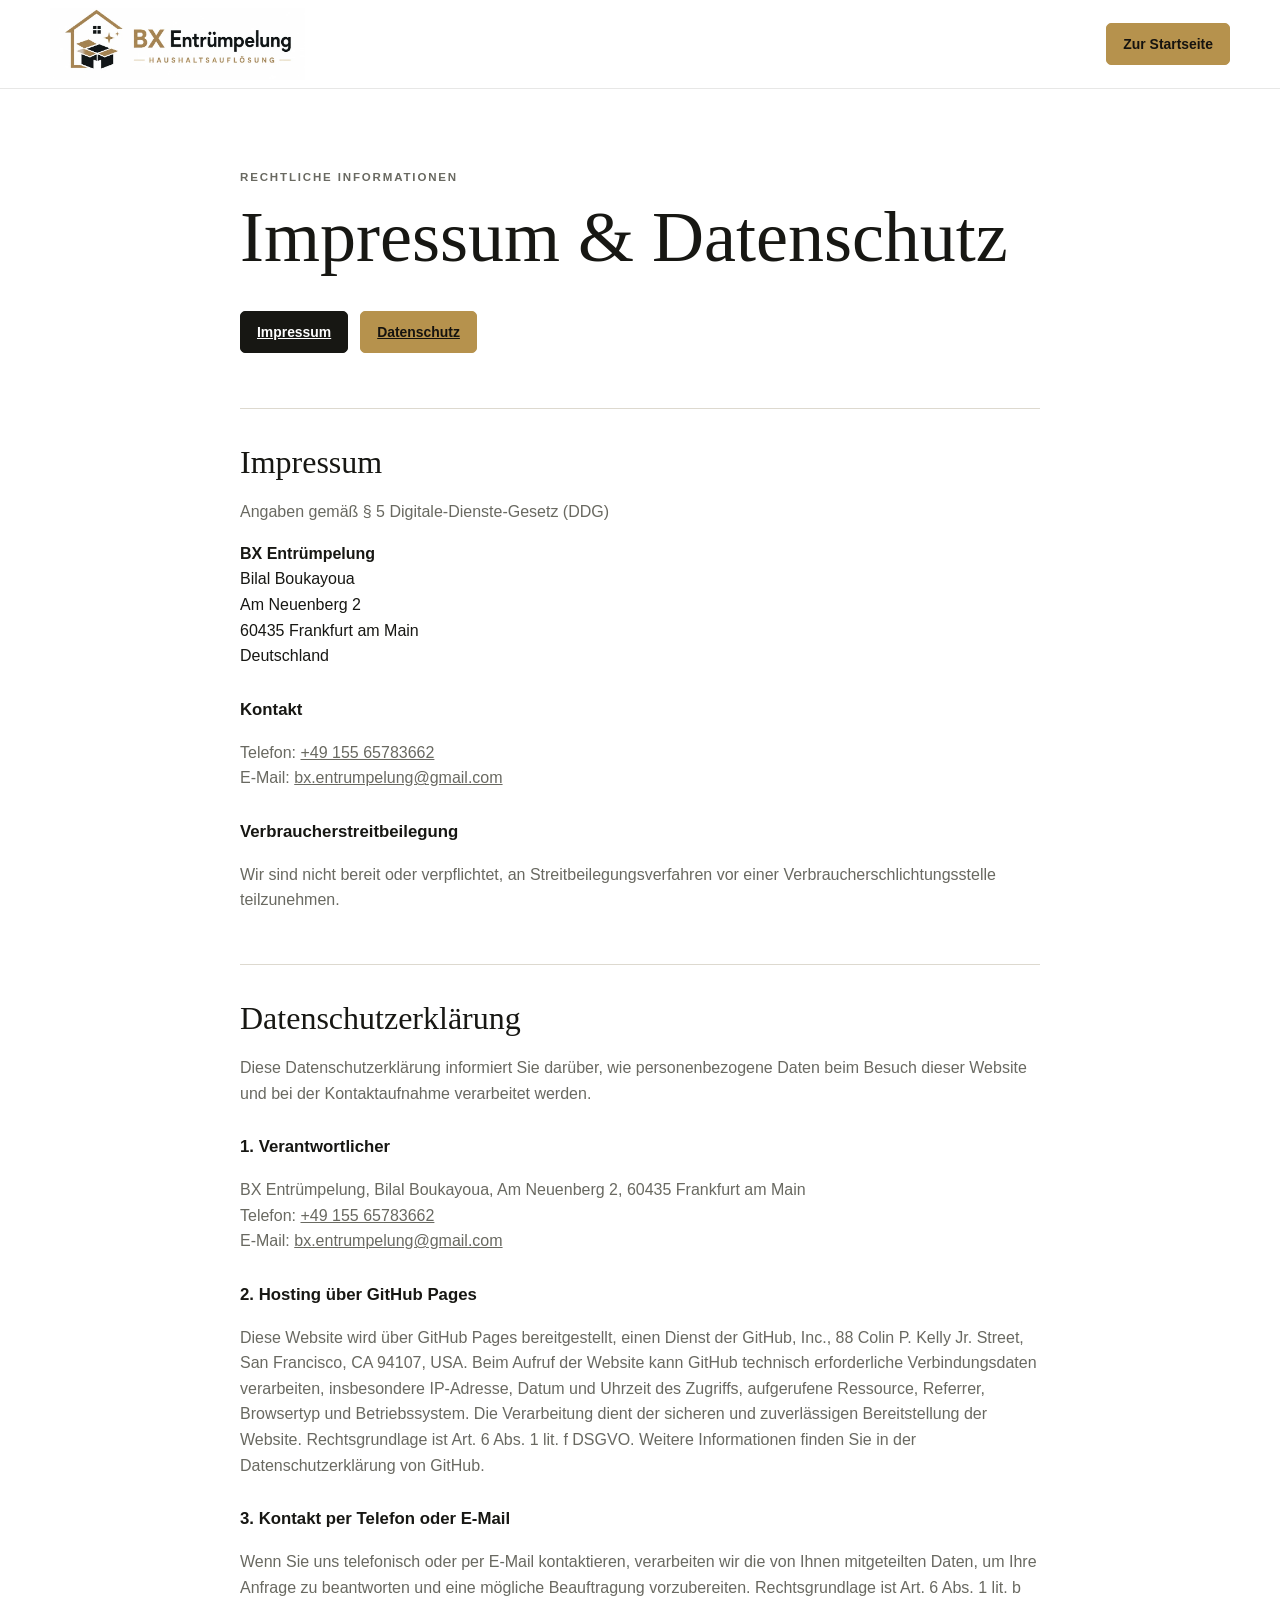
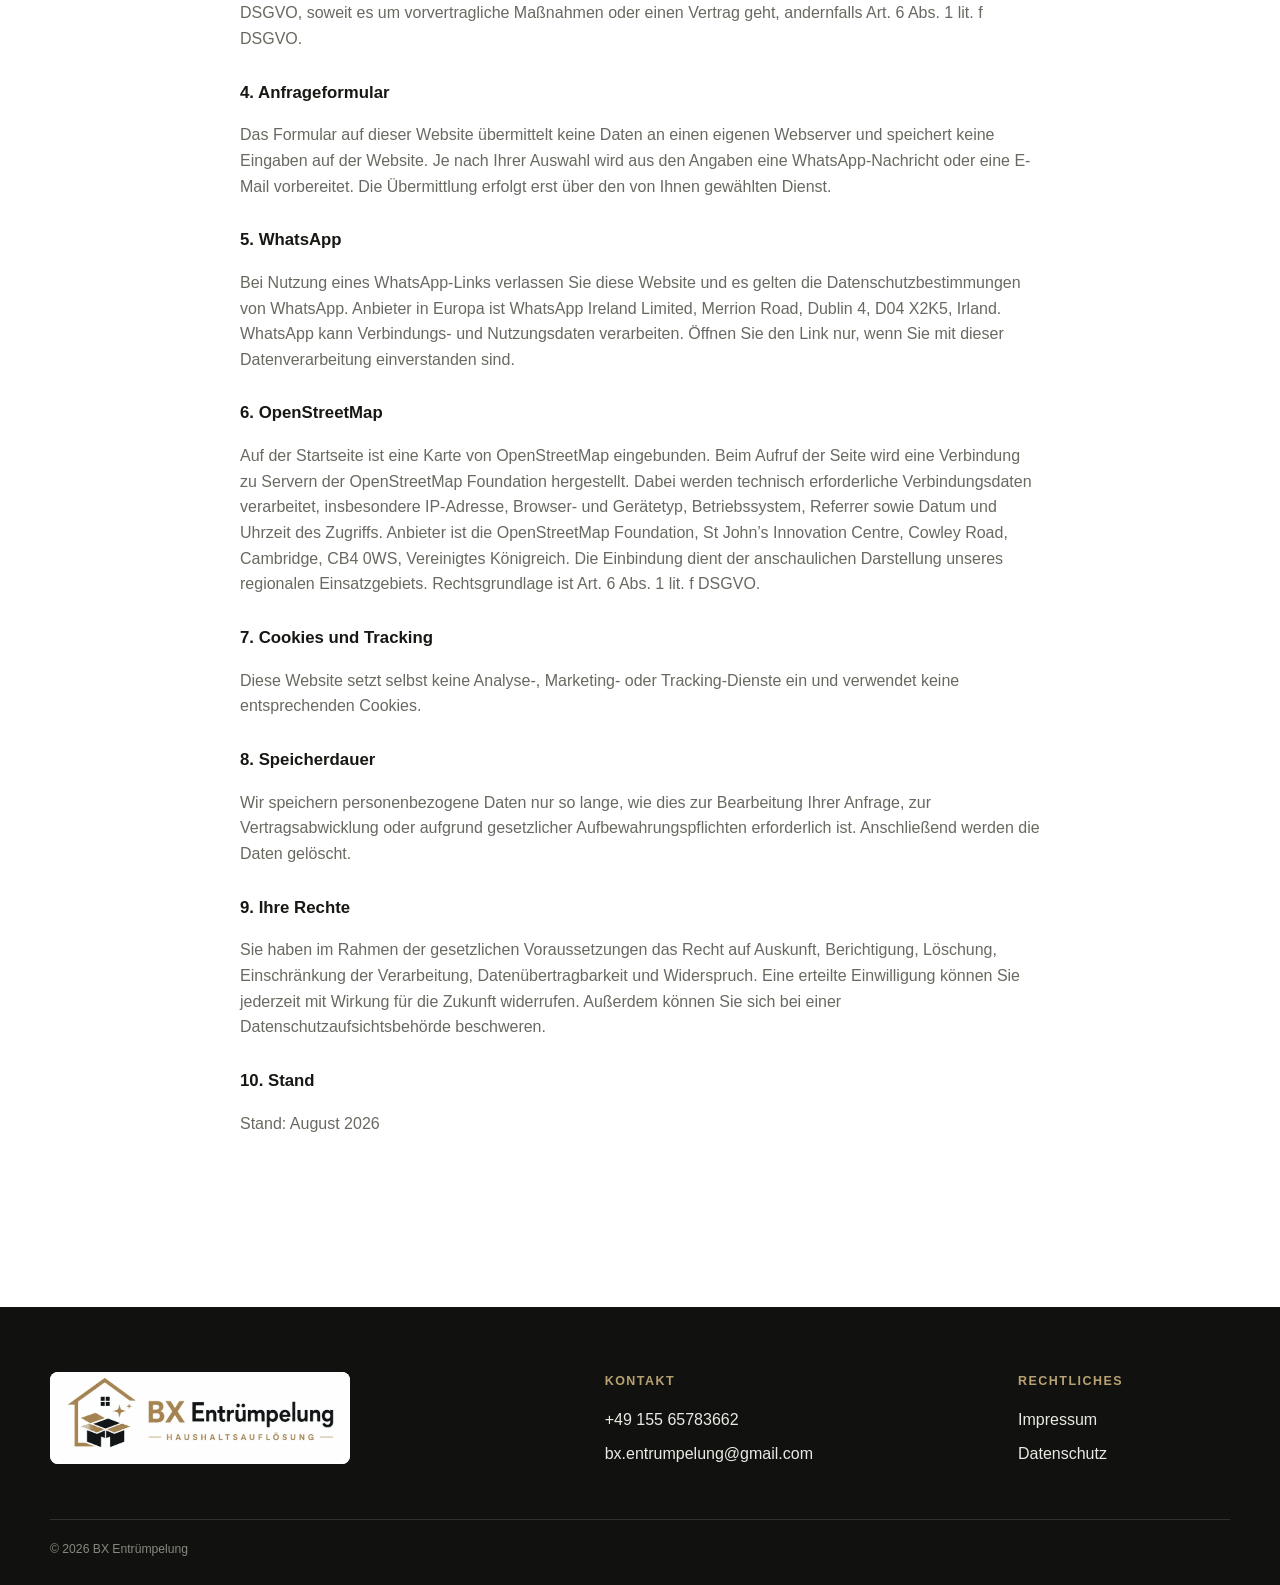
==== commit e2cc4667: "Refine services, branding, and regional section" ====
--- a/rechtliches.html
+++ b/rechtliches.html
@@ -17,8 +17,8 @@
       <h3>3. Kontakt per Telefon oder E-Mail</h3><p>Wenn Sie uns telefonisch oder per E-Mail kontaktieren, verarbeiten wir die von Ihnen mitgeteilten Daten, um Ihre Anfrage zu beantworten und eine mögliche Beauftragung vorzubereiten. Rechtsgrundlage ist Art. 6 Abs. 1 lit. b DSGVO, soweit es um vorvertragliche Maßnahmen oder einen Vertrag geht, andernfalls Art. 6 Abs. 1 lit. f DSGVO.</p>
       <h3>4. Anfrageformular</h3><p>Das Formular auf dieser Website übermittelt keine Daten an einen eigenen Webserver und speichert keine Eingaben auf der Website. Je nach Ihrer Auswahl wird aus den Angaben eine WhatsApp-Nachricht oder eine E-Mail vorbereitet. Die Übermittlung erfolgt erst über den von Ihnen gewählten Dienst.</p>
       <h3>5. WhatsApp</h3><p>Bei Nutzung eines WhatsApp-Links verlassen Sie diese Website und es gelten die Datenschutzbestimmungen von WhatsApp. Anbieter in Europa ist WhatsApp Ireland Limited, Merrion Road, Dublin 4, D04 X2K5, Irland. WhatsApp kann Verbindungs- und Nutzungsdaten verarbeiten. Öffnen Sie den Link nur, wenn Sie mit dieser Datenverarbeitung einverstanden sind.</p>
-      <h3>6. Google Maps</h3><p>Die Google-Maps-Karte wird erst geladen, wenn Sie ausdrücklich auf „Google Maps laden“ klicken. Erst dann wird eine Verbindung zu Google hergestellt und Google kann insbesondere Ihre IP-Adresse und technische Verbindungsdaten verarbeiten. Anbieter ist Google Ireland Limited, Gordon House, Barrow Street, Dublin 4, Irland. Ihre Einwilligung ist die Rechtsgrundlage gemäß Art. 6 Abs. 1 lit. a DSGVO und § 25 Abs. 1 TDDDG. Ohne Zustimmung können Sie die Website weiterhin nutzen.</p>
-      <h3>7. Cookies und Tracking</h3><p>Diese Website setzt selbst keine Analyse-, Marketing- oder Tracking-Dienste ein und verwendet keine entsprechenden Cookies. Einwilligungspflichtige Drittinhalte werden nicht ohne Ihre bewusste Interaktion geladen.</p>
+      <h3>6. OpenStreetMap</h3><p>Auf der Startseite ist eine Karte von OpenStreetMap eingebunden. Beim Aufruf der Seite wird eine Verbindung zu Servern der OpenStreetMap Foundation hergestellt. Dabei werden technisch erforderliche Verbindungsdaten verarbeitet, insbesondere IP-Adresse, Browser- und Gerätetyp, Betriebssystem, Referrer sowie Datum und Uhrzeit des Zugriffs. Anbieter ist die OpenStreetMap Foundation, St John’s Innovation Centre, Cowley Road, Cambridge, CB4 0WS, Vereinigtes Königreich. Die Einbindung dient der anschaulichen Darstellung unseres regionalen Einsatzgebiets. Rechtsgrundlage ist Art. 6 Abs. 1 lit. f DSGVO.</p>
+      <h3>7. Cookies und Tracking</h3><p>Diese Website setzt selbst keine Analyse-, Marketing- oder Tracking-Dienste ein und verwendet keine entsprechenden Cookies.</p>
       <h3>8. Speicherdauer</h3><p>Wir speichern personenbezogene Daten nur so lange, wie dies zur Bearbeitung Ihrer Anfrage, zur Vertragsabwicklung oder aufgrund gesetzlicher Aufbewahrungspflichten erforderlich ist. Anschließend werden die Daten gelöscht.</p>
       <h3>9. Ihre Rechte</h3><p>Sie haben im Rahmen der gesetzlichen Voraussetzungen das Recht auf Auskunft, Berichtigung, Löschung, Einschränkung der Verarbeitung, Datenübertragbarkeit und Widerspruch. Eine erteilte Einwilligung können Sie jederzeit mit Wirkung für die Zukunft widerrufen. Außerdem können Sie sich bei einer Datenschutzaufsichtsbehörde beschweren.</p>
       <h3>10. Stand</h3><p>Stand: August 2026</p>
--- a/styles.css
+++ b/styles.css
@@ -6,3 +6,11 @@
 @media(max-width:980px){nav{display:none;transform:none}nav.open{display:flex;transform:none}}
 @media(max-width:640px){.hero h1{font-size:clamp(2.2rem,11vw,3.15rem);hyphens:auto;overflow-wrap:break-word}}
 .footer-brand img{display:none}.footer-brand .brand-fallback{display:flex}
+.nav-shell{height:88px}.brand{width:255px;height:72px;overflow:hidden;justify-content:center}.brand img{position:absolute;top:50%;left:0;width:100%;height:auto;max-width:none;object-fit:contain;transform:translateY(-50%)}
+.service-card{min-height:240px;padding:0;overflow:hidden}.service-card summary{position:relative;display:flex;min-height:238px;align-items:flex-end;justify-content:space-between;gap:20px;padding:30px;cursor:pointer;list-style:none}.service-card summary::-webkit-details-marker{display:none}.service-card summary h3{margin:0}.service-card summary span{display:grid;width:34px;height:34px;flex:none;place-items:center;border:1px solid var(--gold);border-radius:50%;color:#8b6b2f;font-size:1.25rem;transition:transform .2s}.service-card[open] summary{min-height:auto;padding-bottom:20px}.service-card[open] summary span{transform:rotate(45deg)}.service-card>p{padding:0 30px 30px}.services-marquee:has(.service-card[open]) .marquee-track{animation-play-state:paused}
+.info-card{position:relative;overflow:hidden;background:linear-gradient(145deg,#f7f4ec,#e8e0cf);border:1px solid rgba(182,146,77,.45);box-shadow:0 24px 60px rgba(0,0,0,.22)}.info-card:after{content:"";position:absolute;right:-55px;bottom:-70px;width:190px;height:190px;border:1px solid rgba(182,146,77,.25);border-radius:50%}.info-card-mark{display:grid;width:50px;height:50px;place-items:center;margin-bottom:28px;border-radius:50%;background:var(--ink);color:var(--gold);font:700 1rem Georgia,serif;letter-spacing:.08em}.info-card>p{color:var(--muted);margin:-8px 0 22px}.info-card ul{columns:1}.info-card li{padding:7px 0;border-bottom:1px solid rgba(23,23,19,.1)}
+.gallery-track{animation-duration:50s}
+.region-note{display:flex;flex-direction:column;gap:5px;margin-top:30px;padding:18px 20px;border-left:3px solid var(--gold);background:var(--soft)}.region-note strong{font-size:.85rem}.region-note span{color:var(--muted);font-size:.9rem}.map-frame{height:470px;border-radius:var(--radius);overflow:hidden;box-shadow:var(--shadow);background:#dedbd1}.map-frame iframe{width:100%;height:100%;border:0}
+.footer-brand{width:300px;height:92px;border-radius:8px;background:#fff}.footer-brand img{display:block}.footer-brand .brand-fallback{display:none}
+@media(max-width:980px){nav{inset:88px 0 0}.brand{width:230px;height:68px}}
+@media(max-width:640px){.nav-shell{height:74px}.brand{width:205px;height:58px}.service-card summary{min-height:220px;padding:24px}.service-card summary h3{margin:0}.service-card>p{padding:0 24px 24px}.map-frame{height:390px}.footer-brand{width:260px;height:82px}}
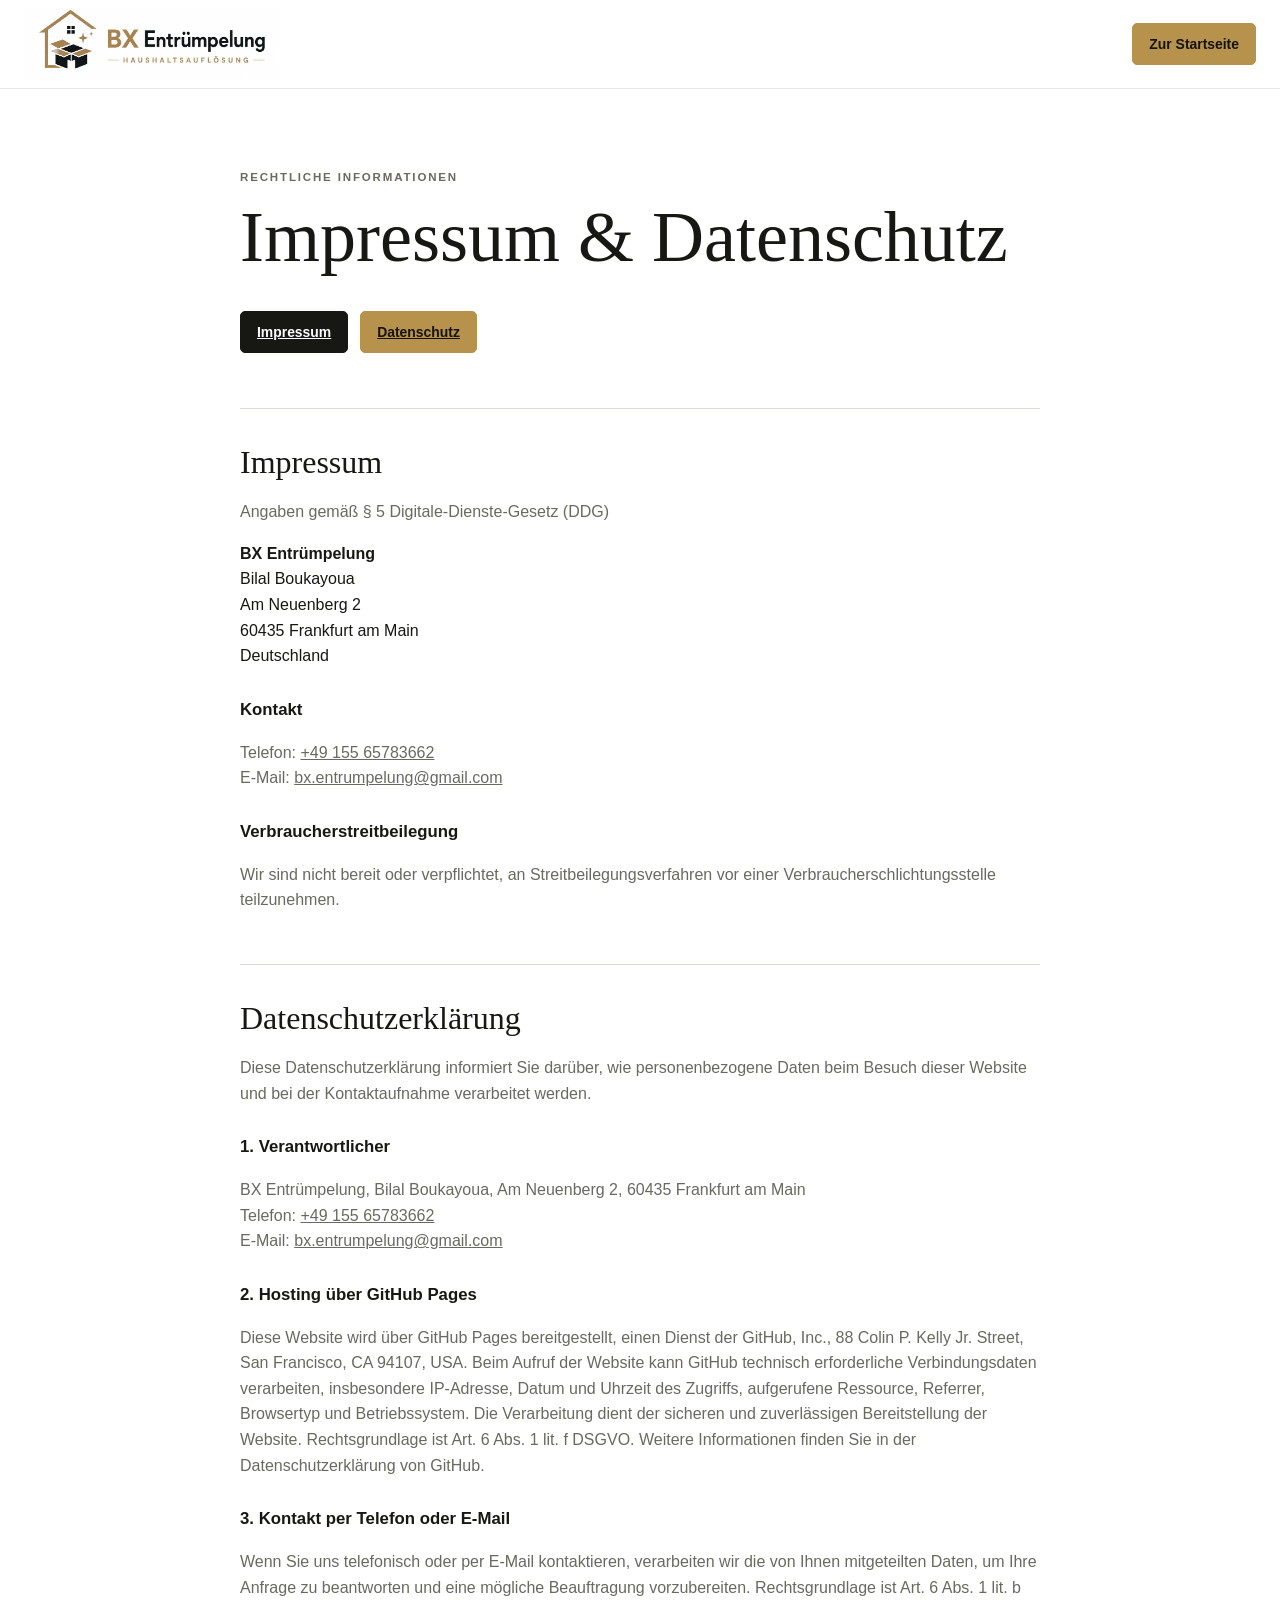
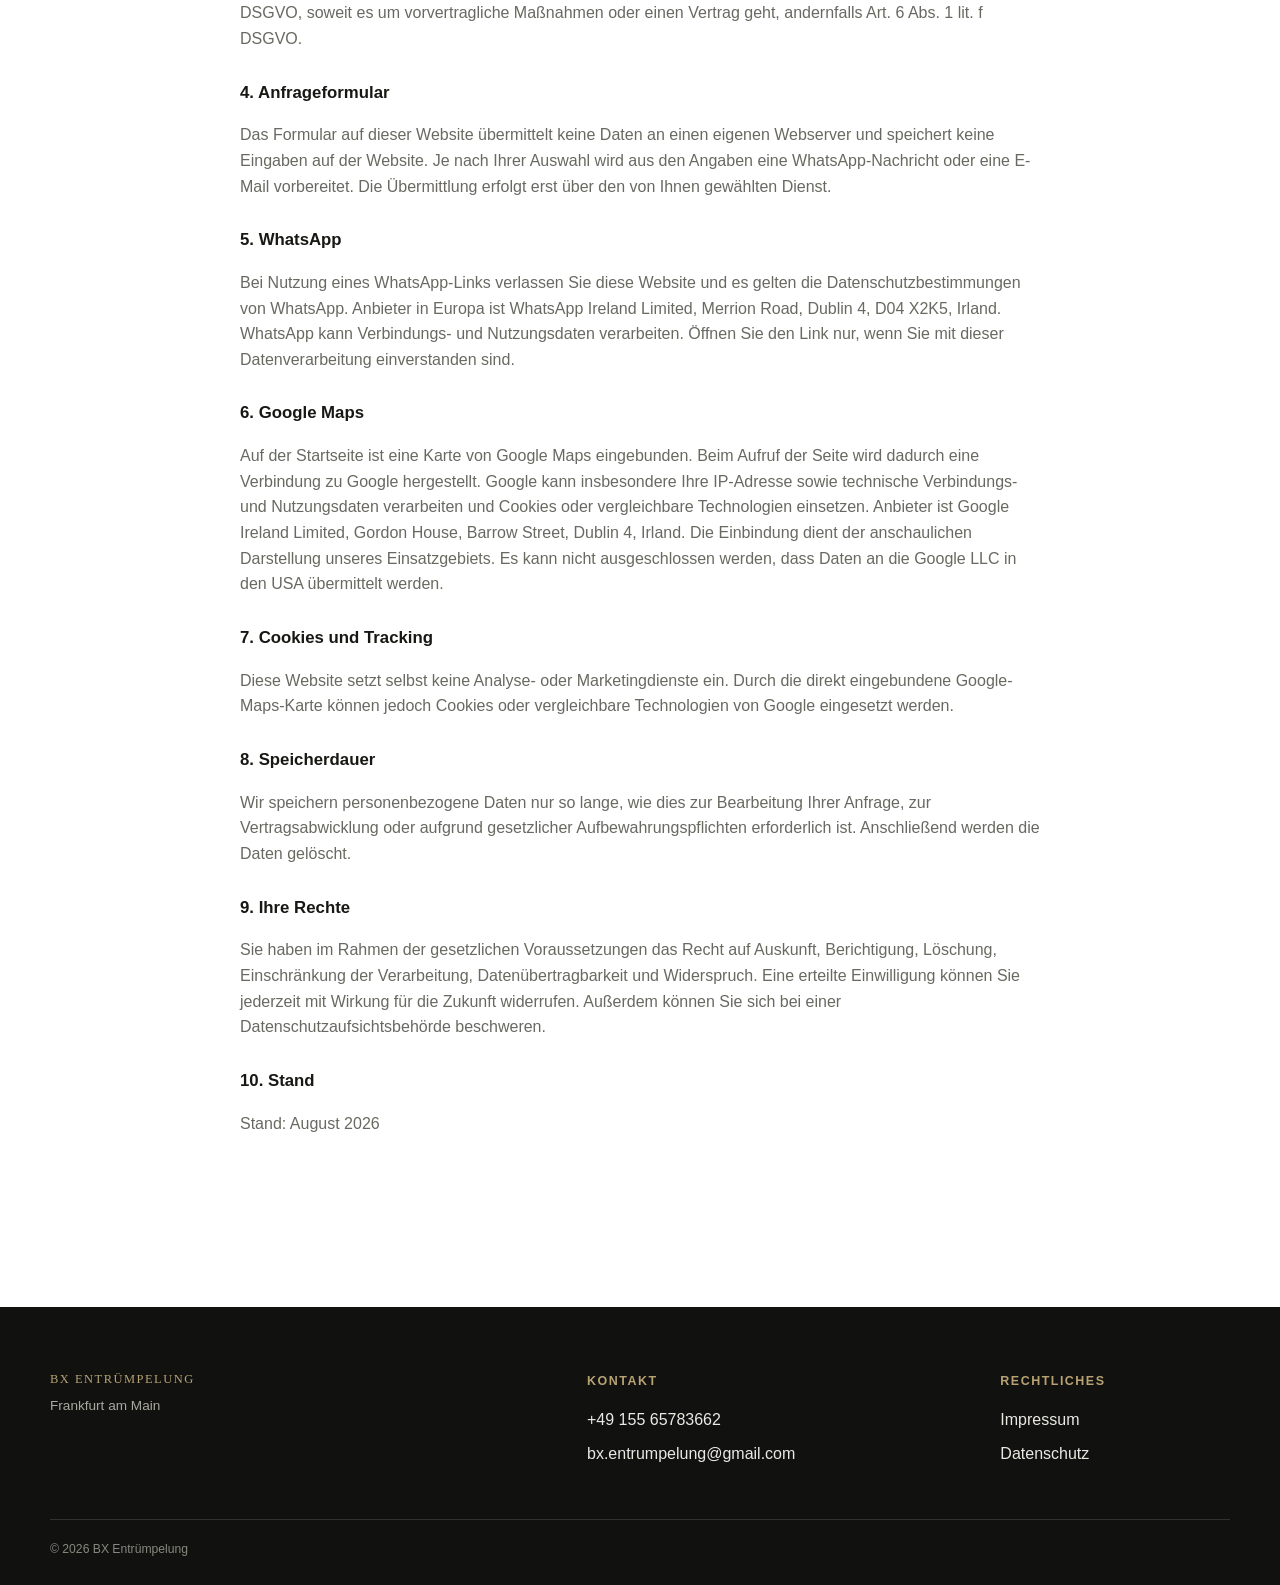
==== commit 14005b86: "Polish branding interactions and custom domain" ====
--- a/rechtliches.html
+++ b/rechtliches.html
@@ -17,11 +17,11 @@
       <h3>3. Kontakt per Telefon oder E-Mail</h3><p>Wenn Sie uns telefonisch oder per E-Mail kontaktieren, verarbeiten wir die von Ihnen mitgeteilten Daten, um Ihre Anfrage zu beantworten und eine mögliche Beauftragung vorzubereiten. Rechtsgrundlage ist Art. 6 Abs. 1 lit. b DSGVO, soweit es um vorvertragliche Maßnahmen oder einen Vertrag geht, andernfalls Art. 6 Abs. 1 lit. f DSGVO.</p>
       <h3>4. Anfrageformular</h3><p>Das Formular auf dieser Website übermittelt keine Daten an einen eigenen Webserver und speichert keine Eingaben auf der Website. Je nach Ihrer Auswahl wird aus den Angaben eine WhatsApp-Nachricht oder eine E-Mail vorbereitet. Die Übermittlung erfolgt erst über den von Ihnen gewählten Dienst.</p>
       <h3>5. WhatsApp</h3><p>Bei Nutzung eines WhatsApp-Links verlassen Sie diese Website und es gelten die Datenschutzbestimmungen von WhatsApp. Anbieter in Europa ist WhatsApp Ireland Limited, Merrion Road, Dublin 4, D04 X2K5, Irland. WhatsApp kann Verbindungs- und Nutzungsdaten verarbeiten. Öffnen Sie den Link nur, wenn Sie mit dieser Datenverarbeitung einverstanden sind.</p>
-      <h3>6. OpenStreetMap</h3><p>Auf der Startseite ist eine Karte von OpenStreetMap eingebunden. Beim Aufruf der Seite wird eine Verbindung zu Servern der OpenStreetMap Foundation hergestellt. Dabei werden technisch erforderliche Verbindungsdaten verarbeitet, insbesondere IP-Adresse, Browser- und Gerätetyp, Betriebssystem, Referrer sowie Datum und Uhrzeit des Zugriffs. Anbieter ist die OpenStreetMap Foundation, St John’s Innovation Centre, Cowley Road, Cambridge, CB4 0WS, Vereinigtes Königreich. Die Einbindung dient der anschaulichen Darstellung unseres regionalen Einsatzgebiets. Rechtsgrundlage ist Art. 6 Abs. 1 lit. f DSGVO.</p>
-      <h3>7. Cookies und Tracking</h3><p>Diese Website setzt selbst keine Analyse-, Marketing- oder Tracking-Dienste ein und verwendet keine entsprechenden Cookies.</p>
+      <h3>6. Google Maps</h3><p>Auf der Startseite ist eine Karte von Google Maps eingebunden. Beim Aufruf der Seite wird dadurch eine Verbindung zu Google hergestellt. Google kann insbesondere Ihre IP-Adresse sowie technische Verbindungs- und Nutzungsdaten verarbeiten und Cookies oder vergleichbare Technologien einsetzen. Anbieter ist Google Ireland Limited, Gordon House, Barrow Street, Dublin 4, Irland. Die Einbindung dient der anschaulichen Darstellung unseres Einsatzgebiets. Es kann nicht ausgeschlossen werden, dass Daten an die Google LLC in den USA übermittelt werden.</p>
+      <h3>7. Cookies und Tracking</h3><p>Diese Website setzt selbst keine Analyse- oder Marketingdienste ein. Durch die direkt eingebundene Google-Maps-Karte können jedoch Cookies oder vergleichbare Technologien von Google eingesetzt werden.</p>
       <h3>8. Speicherdauer</h3><p>Wir speichern personenbezogene Daten nur so lange, wie dies zur Bearbeitung Ihrer Anfrage, zur Vertragsabwicklung oder aufgrund gesetzlicher Aufbewahrungspflichten erforderlich ist. Anschließend werden die Daten gelöscht.</p>
       <h3>9. Ihre Rechte</h3><p>Sie haben im Rahmen der gesetzlichen Voraussetzungen das Recht auf Auskunft, Berichtigung, Löschung, Einschränkung der Verarbeitung, Datenübertragbarkeit und Widerspruch. Eine erteilte Einwilligung können Sie jederzeit mit Wirkung für die Zukunft widerrufen. Außerdem können Sie sich bei einer Datenschutzaufsichtsbehörde beschweren.</p>
       <h3>10. Stand</h3><p>Stand: August 2026</p>
     </section></div></main>
-  <footer><div class="shell footer-grid"><a class="brand footer-brand" href="index.html"><img src="assets/images/logo-bx-entruempelung.webp" alt="BX Entrümpelung" width="190" height="64"><span class="brand-fallback" aria-hidden="true"><b>BX</b> ENTRÜMPELUNG</span></a><div><b>Kontakt</b><a href="tel:+4915565783662">+49 155 65783662</a><a href="mailto:bx.entrumpelung@gmail.com">bx.entrumpelung@gmail.com</a></div><div><b>Rechtliches</b><a href="#impressum">Impressum</a><a href="#datenschutz">Datenschutz</a></div></div><div class="shell copyright">© <span id="year"></span> BX Entrümpelung</div></footer>
+  <footer><div class="shell footer-grid footer-grid-simple"><div class="footer-identity"><b>BX Entrümpelung</b><span>Frankfurt am Main</span></div><div><b>Kontakt</b><a href="tel:+4915565783662">+49 155 65783662</a><a href="mailto:bx.entrumpelung@gmail.com">bx.entrumpelung@gmail.com</a></div><div><b>Rechtliches</b><a href="#impressum">Impressum</a><a href="#datenschutz">Datenschutz</a></div></div><div class="shell copyright">© <span id="year"></span> BX Entrümpelung</div></footer>
 </body></html>
--- a/styles.css
+++ b/styles.css
@@ -14,3 +14,6 @@
 .footer-brand{width:300px;height:92px;border-radius:8px;background:#fff}.footer-brand img{display:block}.footer-brand .brand-fallback{display:none}
 @media(max-width:980px){nav{inset:88px 0 0}.brand{width:230px;height:68px}}
 @media(max-width:640px){.nav-shell{height:74px}.brand{width:205px;height:58px}.service-card summary{min-height:220px;padding:24px}.service-card summary h3{margin:0}.service-card>p{padding:0 24px 24px}.map-frame{height:390px}.footer-brand{width:260px;height:82px}}
+.nav-shell.shell{width:calc(100% - 48px);max-width:none;margin-inline:24px}.brand{margin-right:18px}.button-icon{width:22px;height:22px;flex:none;margin-right:9px}.mobile-actions .button-icon{width:19px;height:19px;margin-right:7px}.mobile-actions a{display:flex!important;align-items:center;justify-content:center}.footer-grid-simple{grid-template-columns:1.35fr 1fr .65fr}.footer-identity>b{display:block;color:#d1b066;font:500 1.35rem Georgia,serif;letter-spacing:.01em;margin-bottom:5px!important}.footer-identity span{color:#aaa99f;font-size:.85rem}.gallery-section,.section-soft,.request-section{background:#f5f4f0}.info-card{background:#f5f4f0}.service-card{box-shadow:0 10px 28px rgba(23,23,19,.07)}
+@media(max-width:980px){.nav-shell.shell{width:calc(100% - 32px);margin-inline:16px}.footer-grid-simple{grid-template-columns:1fr 1fr}}
+@media(max-width:640px){.footer-grid-simple{grid-template-columns:1fr}.brand{margin-right:0}}
